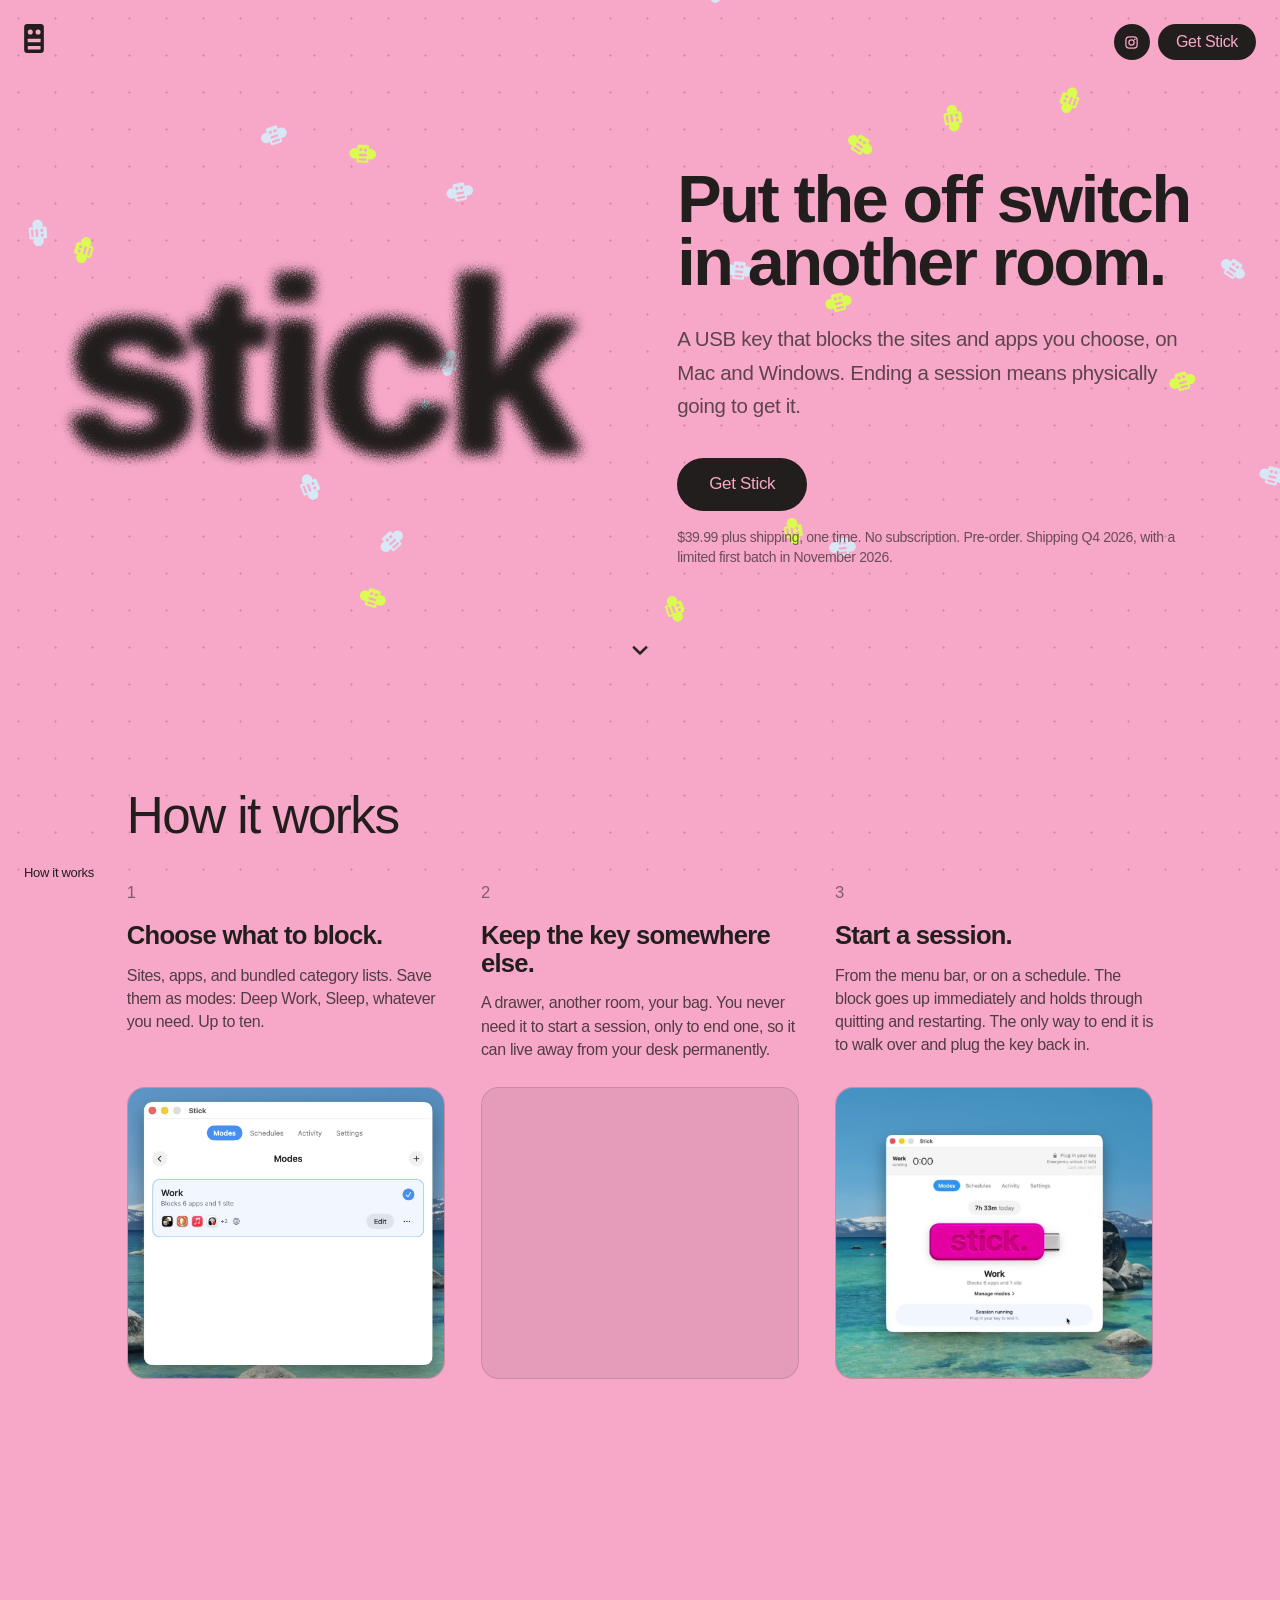
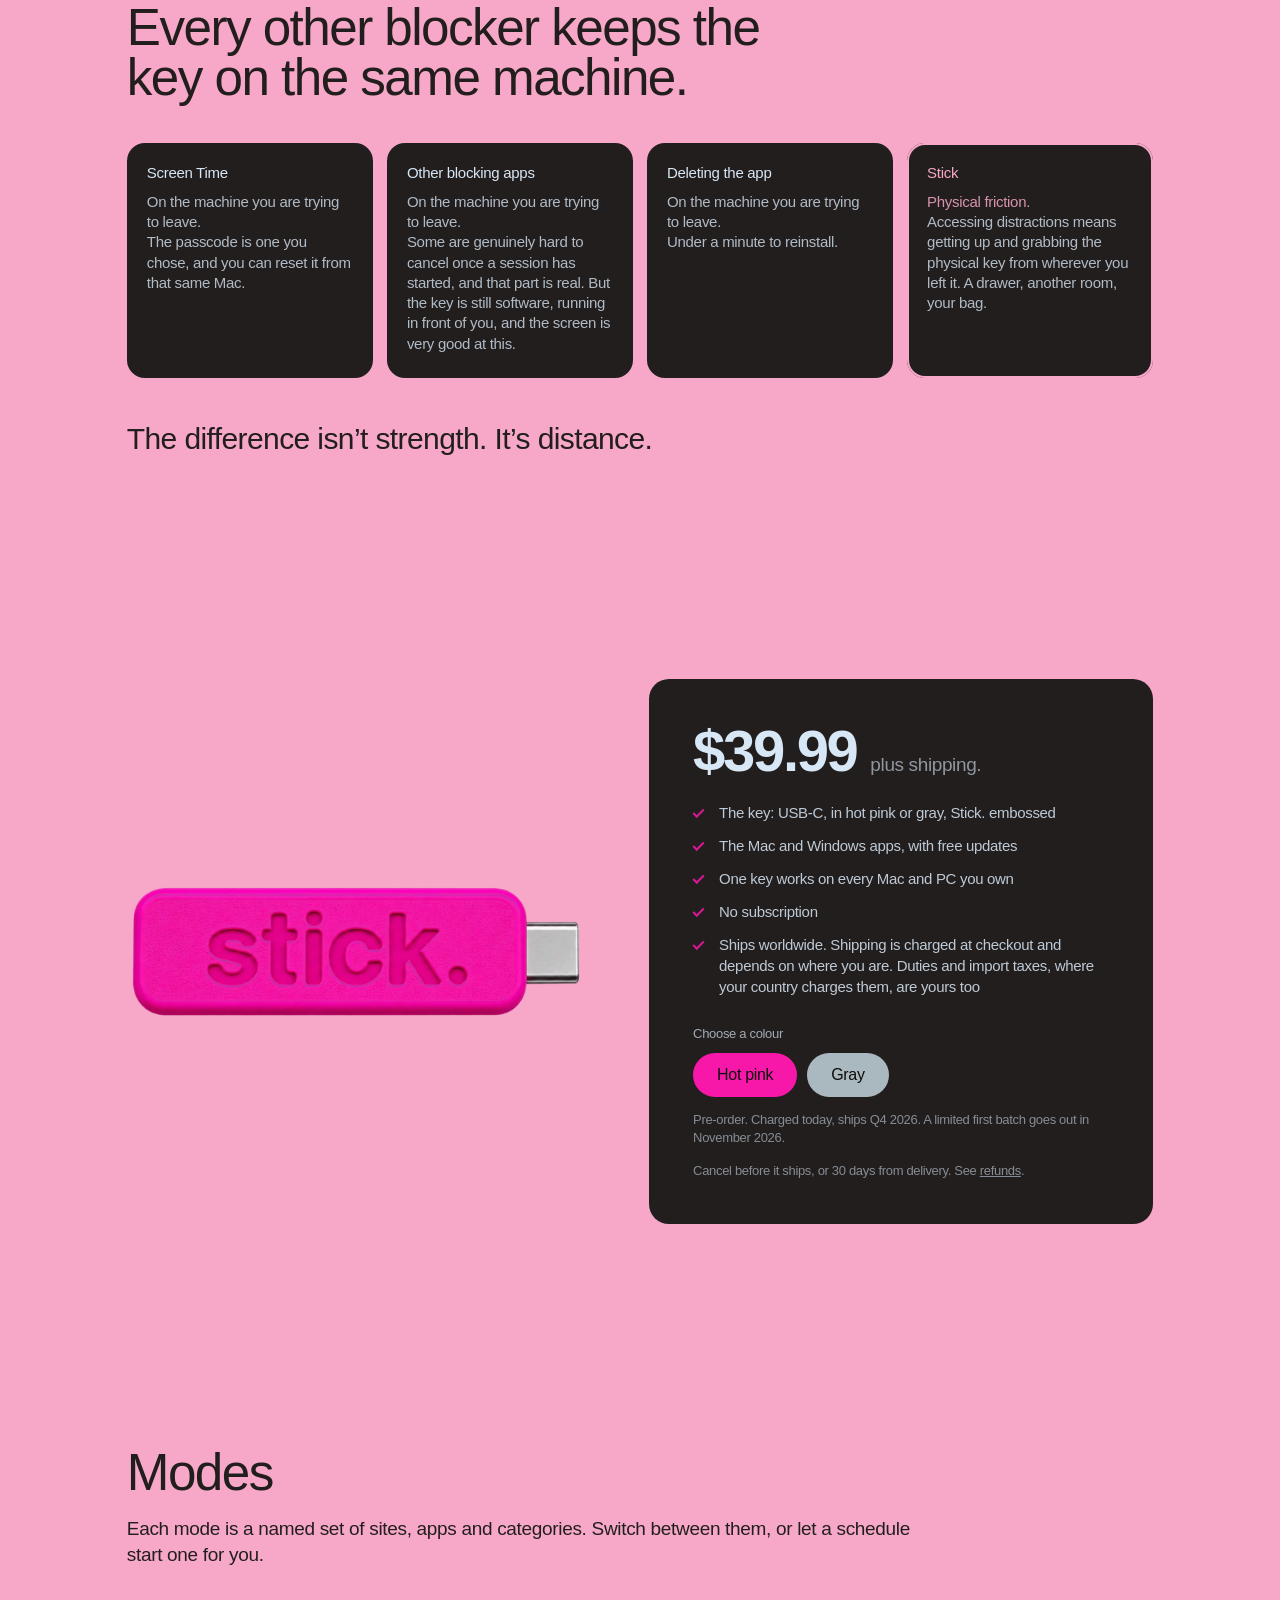
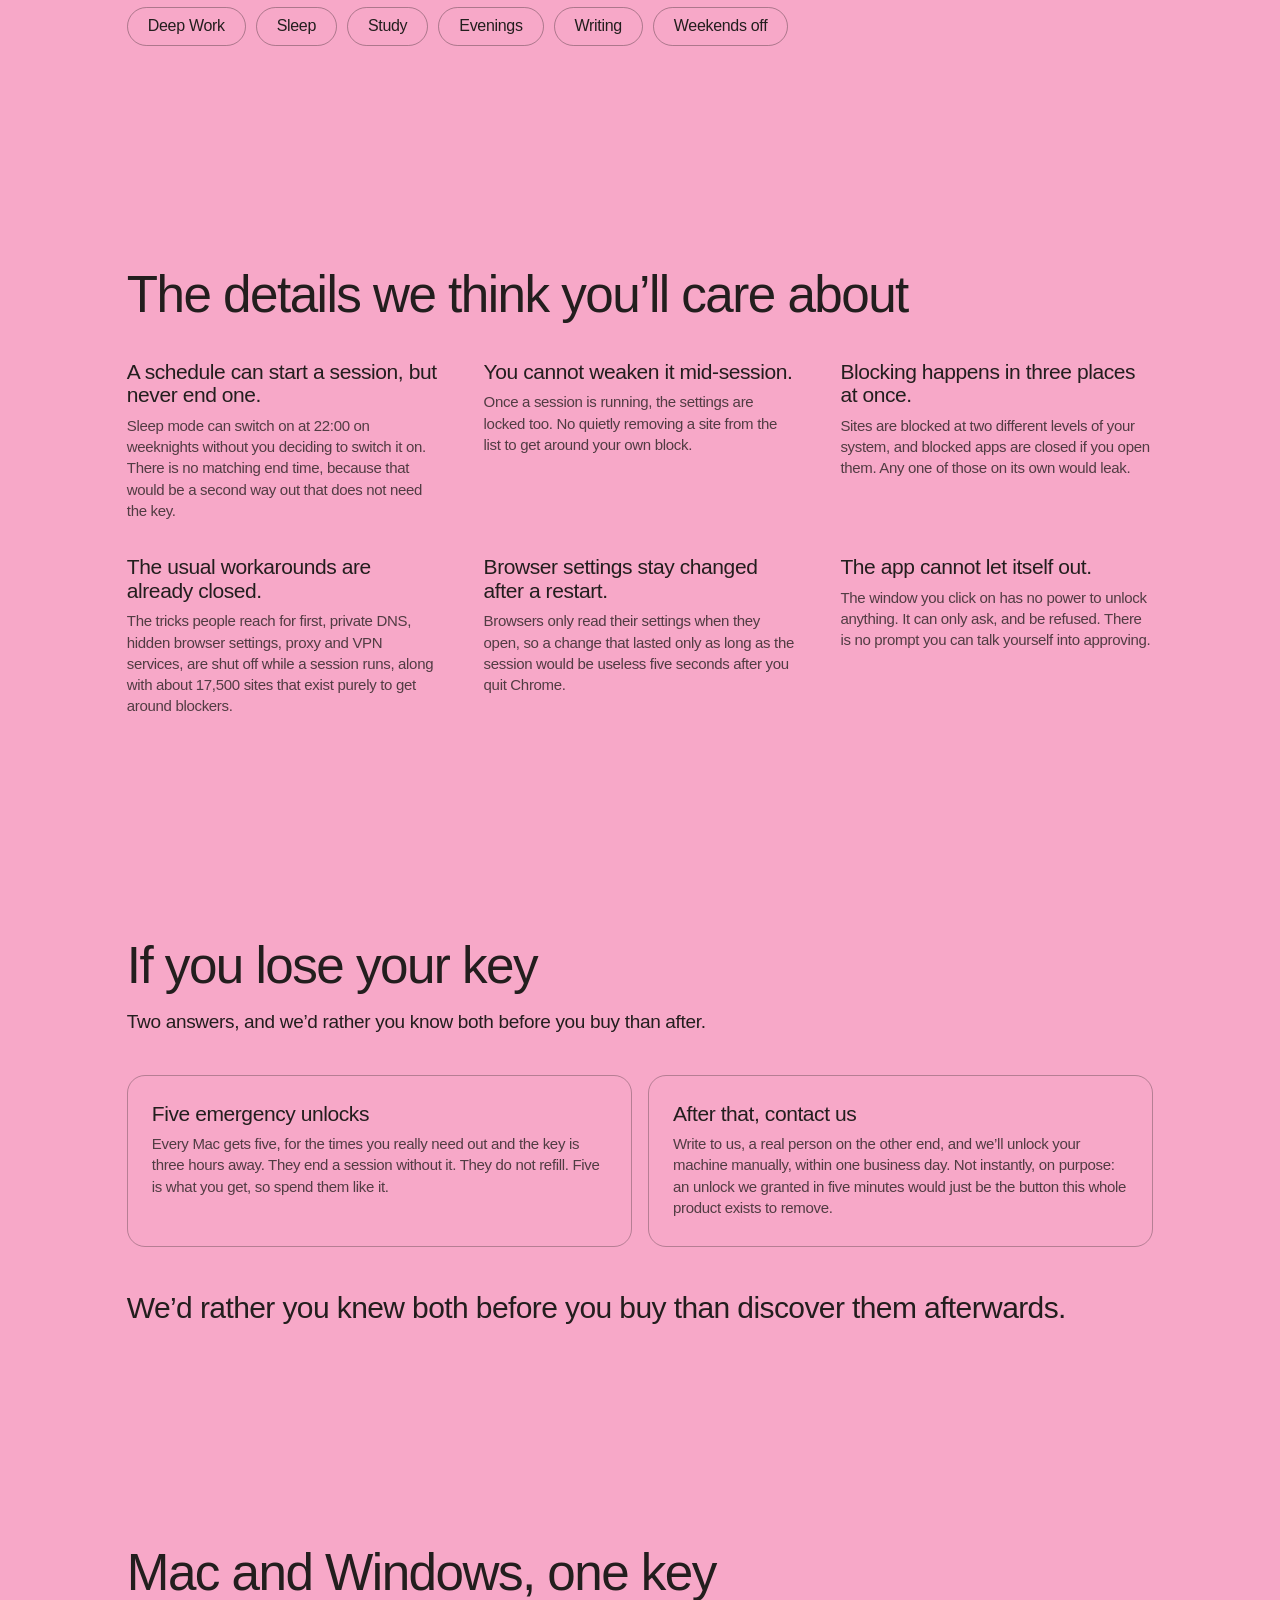
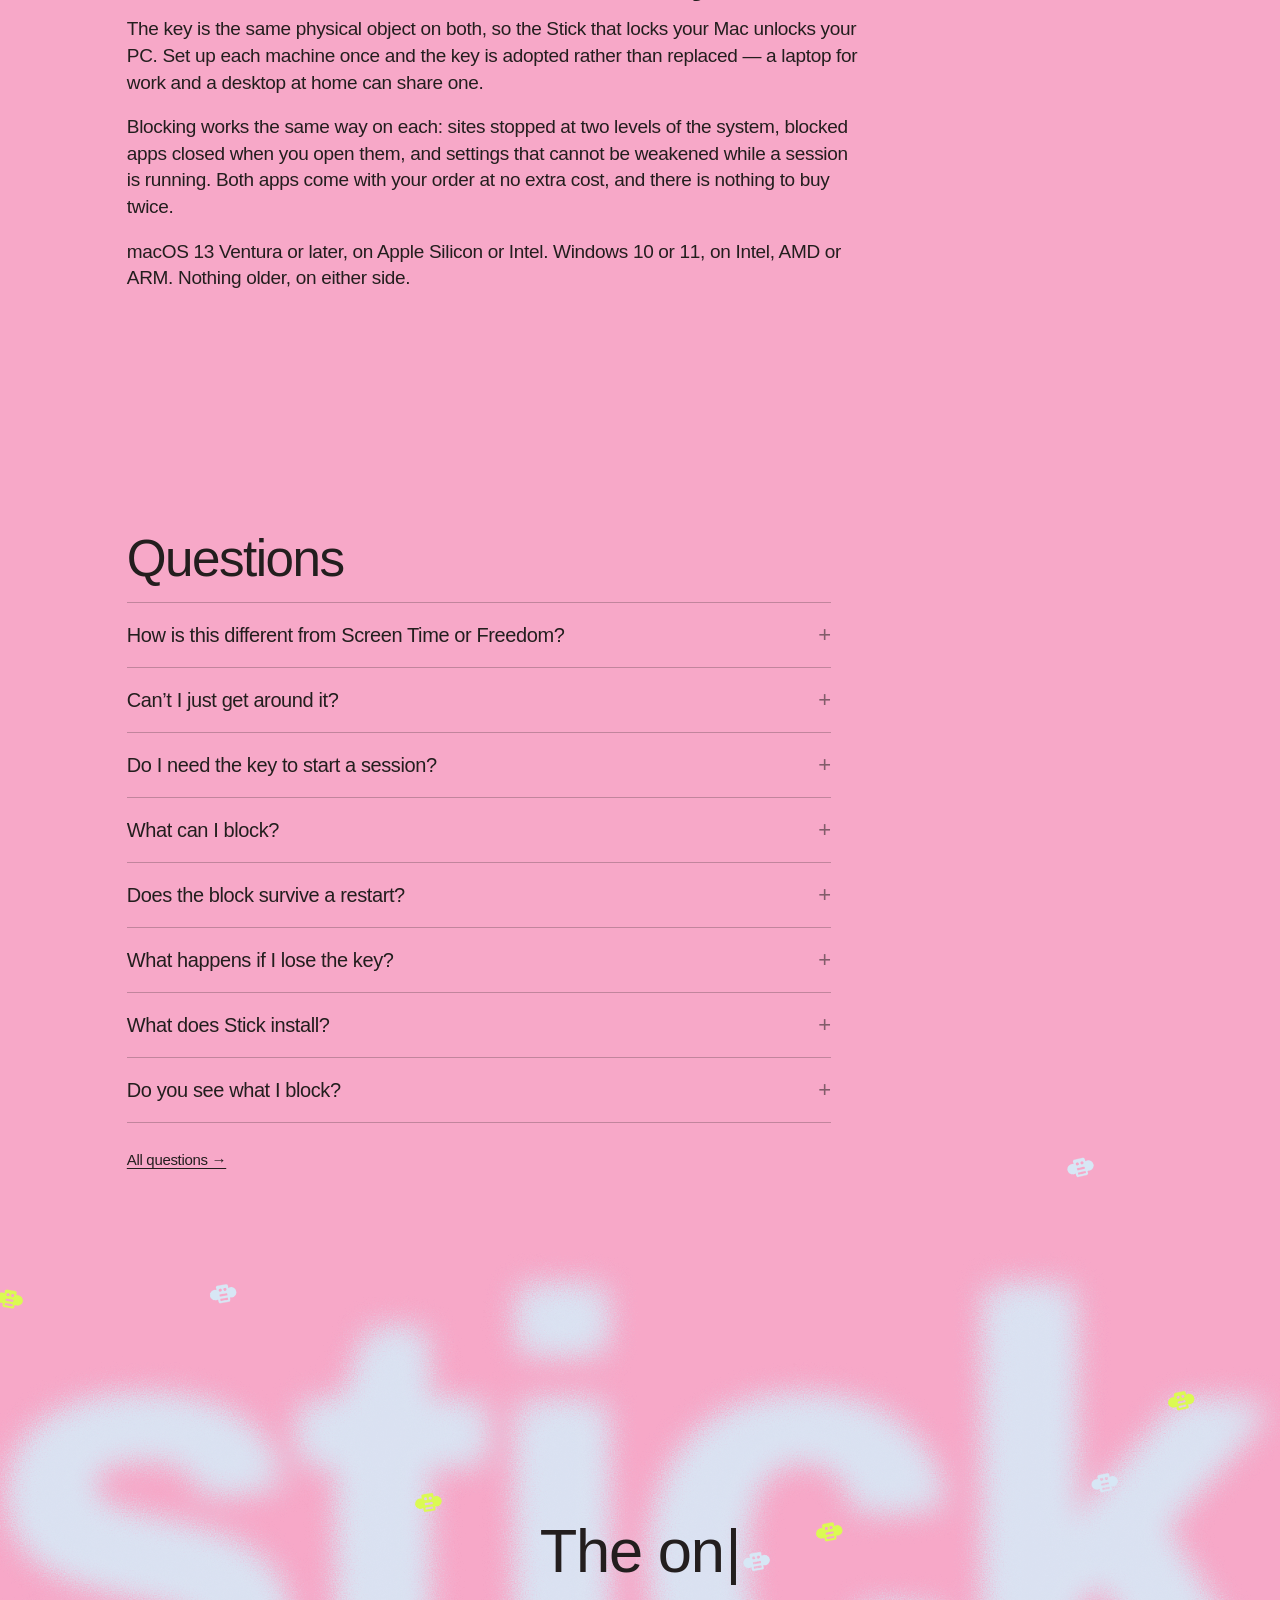
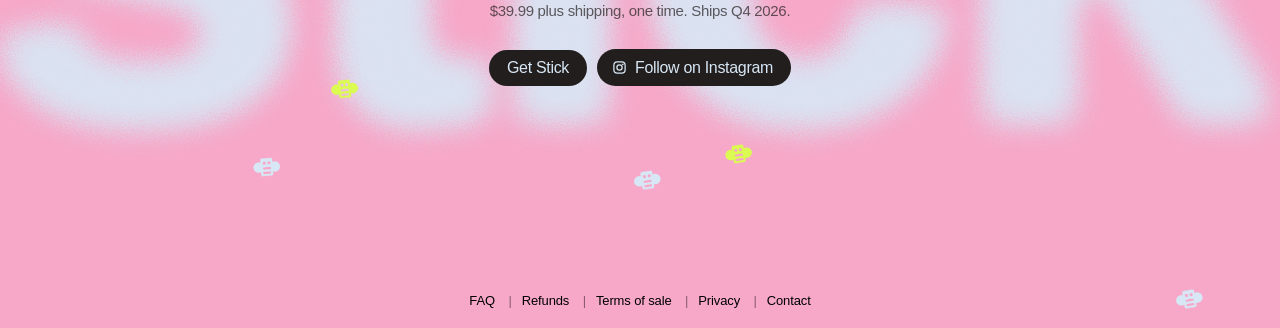
==== public/index.html @ aa079498 "A fifth more room between the hero wordmark and its copy Co-Authored-By: Claude Opus 5.5 <noreply@an" ====
<!DOCTYPE html>
<html lang="en" data-site="stick" style="--bg-top: rgb(247, 168, 200);">
<head>
  <meta charset="UTF-8">
  <meta name="viewport" content="width=device-width, initial-scale=1.0">
  <title>Stick | Put the off switch in another room</title>
  <link rel="icon" href="assets/icon.svg">
  <meta name="description" content="Stick is a USB key that blocks the sites and apps you choose, on Mac and Windows. Ending a session means physically going to get it.">
  <meta name="theme-color" content="#f7a8c8">
  <meta property="og:title" content="Stick | Put the off switch in another room">
  <meta property="og:description" content="Stick is a USB key that blocks the sites and apps you choose, on Mac and Windows. Ending a session means physically going to get it.">
  <meta property="og:type" content="website">
  <meta name="twitter:card" content="summary_large_image">
  <link rel="stylesheet" href="assets/styles.css?v=56119859">
  <script>document.documentElement.classList.add("js")</script>
</head>
<body>
  <div class="bg-wash" aria-hidden="true"></div>
  <div class="bg-dots" aria-hidden="true"></div>

  <button class="chrome-logo hover-fade" type="button" aria-label="Back to top">
    <svg class="chrome-bee-logo" viewBox="128 0 210 309" width="20" height="29" aria-hidden="true" focusable="false">
      <defs>
        <mask id="chrome-bee-mask">
          <rect x="128" y="0" width="210" height="309" rx="34" fill="white"></rect>
          <ellipse class="bee-eye" cx="193.3" cy="84.4" rx="27" ry="27" fill="black">
            <animate attributeName="ry" begin="indefinite" dur="0.72s" values="27;2;27;2;27" keyTimes="0;0.18;0.36;0.54;1" fill="freeze"></animate>
          </ellipse>
          <ellipse class="bee-eye" cx="276" cy="84.4" rx="27" ry="27" fill="black">
            <animate attributeName="ry" begin="indefinite" dur="0.72s" values="27;2;27;2;27" keyTimes="0;0.18;0.36;0.54;1" fill="freeze"></animate>
          </ellipse>
          <rect x="166.3" y="157.2" width="136.9" height="38.3" rx="5" fill="black"></rect>
          <rect x="166.9" y="235.1" width="136.2" height="37.6" rx="5" fill="black"></rect>
        </mask>
      </defs>
      <rect x="0" y="0" width="466" height="309" fill="currentColor" mask="url(#chrome-bee-mask)"></rect>
    </svg>
  </button>

  <div class="chrome-right">
    <a class="buzz-pill chrome-social" href="https://www.instagram.com/stick.ig/" target="_blank" rel="noreferrer" aria-label="Open the stick Instagram profile">
      <svg viewBox="0 0 24 24" width="15" height="15" fill="none" aria-hidden="true" focusable="false">
        <rect x="3" y="3" width="18" height="18" rx="5.4" stroke="currentColor" stroke-width="2"></rect>
        <circle cx="12" cy="12" r="4.2" stroke="currentColor" stroke-width="2"></circle>
        <circle cx="17.3" cy="6.8" r="1.35" fill="currentColor"></circle>
      </svg>
    </a>
    <a class="chrome-download buzz-pill" href="#pricing">Get Stick</a>
  </div>

  <a class="chrome-builtby" href="#how-it-works"><span>How it works</span></a>

  <main class="buzz-site">
    <svg width="0" height="0" aria-hidden="true" focusable="false" class="filter-defs">
      <title>Stick wordmark texture filter</title>
      <defs>
        <filter id="buzz-fuzz-hero" x="-40%" y="-40%" width="180%" height="180%" color-interpolation-filters="sRGB">
          <feGaussianBlur in="SourceGraphic" stdDeviation="9.6" result="softLogo"></feGaussianBlur>
          <feTurbulence type="fractalNoise" baseFrequency="0.68" numOctaves="4" seed="7" result="textureNoise">
            <animate attributeName="seed" dur="0.4s" repeatCount="indefinite" values="7;19;11;25;7"></animate>
          </feTurbulence>
          <feDisplacementMap in="softLogo" in2="textureNoise" scale="14.4" xChannelSelector="R" yChannelSelector="G" result="buzzedLogo"></feDisplacementMap>
          <feColorMatrix in="textureNoise" type="matrix" values="0 0 0 0 0
                       0 0 0 0 0
                       0 0 0 0 0
                       0.66 0.66 0.66 0 0" result="grainMask"></feColorMatrix>
          <feComposite in="buzzedLogo" in2="grainMask" operator="in" result="grainLogo"></feComposite>
          <feMerge>
            <feMergeNode in="buzzedLogo"></feMergeNode>
            <feMergeNode in="grainLogo"></feMergeNode>
          </feMerge>
        </filter>
      </defs>
    </svg>

    <!-- HERO -->
    <section data-bg-section="hero" class="hero">
      <div class="bee-layer bee-layer-back" data-bee-field="hero-back" aria-hidden="true"></div>
      <div class="bee-layer bee-layer-front" data-bee-field="hero-front" aria-hidden="true"></div>

      <div class="hero-inner">
        <div class="hero-wordmark-group">
          <div class="hero-wordmark" data-fuzz>stick</div>
        </div>
        <div class="hero-copy" data-reveal>
          <h1>Put the off switch<br>in another room.</h1>
          <p class="hero-sub">A USB key that blocks the sites and apps you choose, on Mac and Windows. Ending a session means physically going to get it.</p>
          <a class="buzz-pill hero-cta" href="#pricing">Get Stick</a>
          <p class="hero-fine">$39.99 plus shipping, one time. No subscription. Pre-order. Shipping Q4 2026, with a limited first batch in November 2026.</p>
        </div>
      </div>

      <button type="button" class="hero-scroll-cue" aria-label="Scroll to learn more" data-scroll-to="#how-it-works">
        <span>
          <svg viewBox="0 0 21.0389 28.4804" fill="none" aria-hidden="true" focusable="false">
            <title>Scroll down</title>
            <g>
              <path d="M15.2985 13.1819L7.85449 5.73784C7.71567 5.59903 7.55088 5.48892 7.36951 5.41379C7.18814 5.33867 6.99375 5.3 6.79744 5.3C6.40097 5.3 6.02073 5.4575 5.74039 5.73784C5.60157 5.87666 5.49146 6.04145 5.41633 6.22282C5.34121 6.40419 5.30254 6.59858 5.30254 6.7949C5.30254 7.19137 5.46004 7.5716 5.74039 7.85195L12.1422 14.2389L5.74039 20.6259C5.60084 20.7643 5.49008 20.929 5.4145 21.1104C5.33892 21.2918 5.3 21.4864 5.3 21.6829C5.3 21.8795 5.33892 22.0741 5.4145 22.2555C5.49008 22.4369 5.60084 22.6016 5.74039 22.74C5.87879 22.8795 6.04345 22.9903 6.22488 23.0659C6.4063 23.1415 6.6009 23.1804 6.79744 23.1804C6.99398 23.1804 7.18857 23.1415 7.37 23.0659C7.55142 22.9903 7.71608 22.8795 7.85449 22.74L15.2985 15.296C15.438 15.1576 15.5488 14.9929 15.6244 14.8115C15.7 14.63 15.7389 14.4355 15.7389 14.2389C15.7389 14.0424 15.7 13.8478 15.6244 13.6664C15.5488 13.4849 15.438 13.3203 15.2985 13.1819Z" fill="currentColor"></path>
              <path d="M6.79707 5.14961C7.01308 5.14961 7.22739 5.19292 7.42695 5.27559C7.62642 5.35823 7.80747 5.47937 7.96016 5.63203L15.4045 13.0754L15.5129 13.1945C15.616 13.3192 15.7004 13.4587 15.7629 13.6086C15.846 13.8082 15.8888 14.0223 15.8889 14.2385C15.8889 14.4548 15.8461 14.6696 15.7629 14.8693C15.6797 15.0689 15.558 15.2503 15.4045 15.4025L15.4035 15.4016L7.96016 22.8449C7.80788 22.9984 7.62752 23.1211 7.42793 23.2043C7.22823 23.2875 7.01341 23.3303 6.79707 23.3303C6.58085 23.3302 6.36678 23.2874 6.16719 23.2043C5.96757 23.1211 5.78629 22.9994 5.63398 22.8459V22.8449C5.48093 22.6928 5.35857 22.5119 5.27559 22.3127C5.19254 22.1132 5.14961 21.8989 5.14961 21.6828C5.14963 21.4666 5.1925 21.2525 5.27559 21.0529C5.35868 20.8535 5.48065 20.672 5.63398 20.5197L11.9299 14.2385L5.63398 7.9582C5.3256 7.64978 5.1526 7.23126 5.15254 6.79512C5.15254 6.57911 5.19488 6.3648 5.27754 6.16523C5.36015 5.96583 5.4814 5.78469 5.63398 5.63203C5.94238 5.32364 6.36095 5.14971 6.79707 5.14961Z" stroke="currentColor" stroke-width="0.3"></path>
            </g>
          </svg>
        </span>
      </button>
    </section>


    <!-- HOW IT WORKS -->
    <section id="how-it-works" data-bg-section="how" class="band how-section">
      <h2 class="band-heading" data-reveal>How it works</h2>

      <ol class="steps">
        <li class="step" data-reveal>
          <span class="step-num">1</span>
          <h3>Choose what to block.</h3>
          <p>Sites, apps, and bundled category lists. Save them as modes: Deep Work, Sleep, whatever you need. Up to ten.</p>
          <img class="step-media" src="assets/how/step1-choose.webp" width="1100" height="987" loading="lazy" decoding="async"
               alt="The Modes tab in the Stick app, showing a Work mode that blocks 6 apps and 1 site, with its app icons listed and Edit and add buttons.">
        </li>
        <li class="step" data-reveal>
          <span class="step-num">2</span>
          <h3>Keep the key somewhere else.</h3>
          <p>A drawer, another room, your bag. You never need it to start a session, only to end one, so it can live away from your desk permanently.</p>
          <img class="step-media" src="assets/how/step2-key.webp" width="1100" height="1007" loading="lazy" decoding="async"
               alt="A hand holding the pink Stick key on a lawn, with a brick building out of focus behind it.">
        </li>
        <li class="step" data-reveal>
          <span class="step-num">3</span>
          <h3>Start a session.</h3>
          <p>From the menu bar, or on a schedule. The block goes up immediately and holds through quitting and restarting. The only way to end it is to walk over and plug the key back in.</p>
          <video class="step-media" data-autoplay src="assets/how/step3-session.mp4" poster="assets/how/step3-poster.jpg"
                 width="1000" height="918" loop muted playsinline preload="auto"
                 aria-label="A screen recording: the Stick app showing a Work mode and a Lock button, then Chrome failing to load instagram.com with ERR_CONNECTION_REFUSED."></video>
        </li>
      </ol>
    </section>


    <!-- COMPARISON -->
    <section id="comparison" data-bg-section="compare" class="band compare-section">
      <h2 class="band-heading" data-reveal>Every other blocker keeps the key on the same machine.</h2>

      <div class="features-track compare-track">
        <article class="feature-card compare-card" data-reveal>
          <div class="feature-card-text">
            <h3>Screen Time</h3>
            <p class="compare-where">On the machine you are trying to leave.</p>
            <p>The passcode is one you chose, and you can reset it from that same Mac.</p>
          </div>
        </article>
        <article class="feature-card compare-card" data-reveal>
          <div class="feature-card-text">
            <h3>Other blocking apps</h3>
            <p class="compare-where">On the machine you are trying to leave.</p>
            <p>Some are genuinely hard to cancel once a session has started, and that part is real. But the key is still software, running in front of you, and the screen is very good at this.</p>
          </div>
        </article>
        <article class="feature-card compare-card" data-reveal>
          <div class="feature-card-text">
            <h3>Deleting the app</h3>
            <p class="compare-where">On the machine you are trying to leave.</p>
            <p>Under a minute to reinstall.</p>
          </div>
        </article>
        <article class="feature-card compare-card is-stick" data-reveal>
          <div class="feature-card-text">
            <h3>Stick</h3>
            <p class="compare-where">Physical friction.</p>
            <p>Accessing distractions means getting up and grabbing the physical key from wherever you left it. A drawer, another room, your bag.</p>
          </div>
        </article>
      </div>

      <p class="band-kicker" data-reveal>The difference isn’t strength. It’s distance.</p>
    </section>


    <!-- PRICING -->
    <section id="pricing" data-bg-section="pricing" class="band pricing-section">
      <div class="pricing-layout">
        <img class="pricing-key" src="assets/stick-key.webp?v=b2602285" width="1200" height="365" loading="lazy" decoding="async" data-reveal
             alt="The Stick key: a hot pink USB-C key with stick. embossed on it">
        <div class="pricing-card" data-reveal>
          <p class="pricing-price">$39.99 <span>plus shipping.</span></p>
          <ul class="pricing-list">
            <li>The key: USB-C, in hot pink or gray, Stick. embossed</li>
            <li>The Mac and Windows apps, with free updates</li>
            <li>One key works on every Mac and PC you own</li>
            <li>No subscription</li>
            <li>Ships worldwide. Shipping is charged at checkout and depends on where you are. Duties and import taxes, where your country charges them, are yours too</li>
          </ul>
          <!-- The checkout. Two buttons rather than one, because each Shopify cart
               permalink names a single variant: one "Get Stick" would choose a
               colour on the buyer's behalf and never show them the other. Each
               button is the colour of the key it buys.

               Same tab, as the previous site did. The variant ids are Shopify's
               and are stable unless the product's options are restructured —
               renaming Black to Gray once retired the old id and the button went
               on linking to a cart that answered 410. Re-read them from
               shop.getstick.website/products.json if the product changes. -->
          <p class="pricing-choose">Choose a colour</p>
          <div class="pricing-colours">
            <a class="buzz-pill pricing-cta pricing-colour" data-colour="pink"
               href="https://shop.getstick.website/cart/52143838298252:1">Hot pink</a>
            <a class="buzz-pill pricing-cta pricing-colour" data-colour="gray"
               href="https://shop.getstick.website/cart/53670640615564:1">Gray</a>
          </div>
          <p class="pricing-note">Pre-order. Charged today, ships Q4 2026. A limited first batch goes out in November 2026.</p>
          <p class="pricing-note">Cancel before it ships, or 30 days from delivery. See <a href="pages/refunds.html">refunds</a>.</p>
        </div>
      </div>
    </section>


    <!-- MODES -->
    <section id="modes" data-bg-section="modes" class="band modes-section">
      <h2 class="band-heading" data-reveal>Modes</h2>
      <p class="band-sub" data-reveal>Each mode is a named set of sites, apps and categories. Switch between them, or let a schedule start one for you.</p>
      <ul class="mode-chips" data-reveal>
        <li>Deep Work</li>
        <li>Sleep</li>
        <li>Study</li>
        <li>Evenings</li>
        <li>Writing</li>
        <li>Weekends off</li>
      </ul>
    </section>


    <!-- DETAILS -->
    <section id="details" data-bg-section="details" class="band details-section">
      <h2 class="band-heading" data-reveal>The details we think you’ll care about</h2>
      <div class="details-grid">
        <div class="detail" data-reveal>
          <h3>A schedule can start a session, but never end one.</h3>
          <p>Sleep mode can switch on at 22:00 on weeknights without you deciding to switch it on. There is no matching end time, because that would be a second way out that does not need the key.</p>
        </div>
        <div class="detail" data-reveal>
          <h3>You cannot weaken it mid-session.</h3>
          <p>Once a session is running, the settings are locked too. No quietly removing a site from the list to get around your own block.</p>
        </div>
        <div class="detail" data-reveal>
          <h3>Blocking happens in three places at once.</h3>
          <p>Sites are blocked at two different levels of your system, and blocked apps are closed if you open them. Any one of those on its own would leak.</p>
        </div>
        <div class="detail" data-reveal>
          <h3>The usual workarounds are already closed.</h3>
          <p>The tricks people reach for first, private DNS, hidden browser settings, proxy and VPN services, are shut off while a session runs, along with about 17,500 sites that exist purely to get around blockers.</p>
        </div>
        <div class="detail" data-reveal>
          <h3>Browser settings stay changed after a restart.</h3>
          <p>Browsers only read their settings when they open, so a change that lasted only as long as the session would be useless five seconds after you quit Chrome.</p>
        </div>
        <div class="detail" data-reveal>
          <h3>The app cannot let itself out.</h3>
          <p>The window you click on has no power to unlock anything. It can only ask, and be refused. There is no prompt you can talk yourself into approving.</p>
        </div>
      </div>
    </section>


    <!-- LOST KEY -->
    <section id="lost-key" data-bg-section="key" class="band key-section">
      <h2 class="band-heading" data-reveal>If you lose your key</h2>
      <p class="band-sub" data-reveal>Two answers, and we’d rather you know both before you buy than after.</p>
      <div class="key-grid">
        <div class="key-card" data-reveal>
          <h3>Five emergency unlocks</h3>
          <p>Every Mac gets five, for the times you really need out and the key is three hours away. They end a session without it. They do not refill. Five is what you get, so spend them like it.</p>
        </div>
        <div class="key-card" data-reveal>
          <h3>After that, contact us</h3>
          <p>Write to us, a real person on the other end, and we’ll unlock your machine manually, within one business day. Not instantly, on purpose: an unlock we granted in five minutes would just be the button this whole product exists to remove.</p>
        </div>
      </div>
      <p class="band-kicker" data-reveal>We’d rather you knew both before you buy than discover them afterwards.</p>
    </section>


    <!-- PLATFORMS -->
    <section id="platforms" data-bg-section="platforms" class="band platforms-section">
      <h2 class="band-heading" data-reveal>Mac and Windows, one key</h2>
      <div class="platforms-copy">
        <p data-reveal>The key is the same physical object on both, so the Stick that locks your Mac unlocks your PC. Set up each machine once and the key is adopted rather than replaced — a laptop for work and a desktop at home can share one.</p>
        <p data-reveal>Blocking works the same way on each: sites stopped at two levels of the system, blocked apps closed when you open them, and settings that cannot be weakened while a session is running. Both apps come with your order at no extra cost, and there is nothing to buy twice.</p>
        <p class="platforms-req" data-reveal>macOS 13 Ventura or later, on Apple Silicon or Intel. Windows 10 or 11, on Intel, AMD or ARM. Nothing older, on either side.</p>
      </div>
    </section>


    <!-- QUESTIONS -->
    <section id="questions" data-bg-section="questions" class="band questions-section">
      <h2 class="band-heading" data-reveal>Questions</h2>
      <div class="faq" data-reveal>
        <details>
          <summary>How is this different from Screen Time or Freedom?</summary>
          <p>Their key lives on the machine you’re trying to get away from. Ours is an object you can put in another room. Some of those apps are legitimately hard to cancel mid-session, and we’re not claiming otherwise. We’re claiming distance beats difficulty.</p>
        </details>
        <details>
          <summary>Can’t I just get around it?</summary>
          <p>Yes, if you’re determined and technical. It’s your computer and you have administrator rights on it. Stick is built to beat the impulse, not you with a terminal open and an afternoon free. What it removes is the easy exit: no timer to wait out, no button that ends a session early, and no password you can talk yourself into typing. The way back in is a walk to wherever you left the key.</p>
        </details>
        <details>
          <summary>Do I need the key to start a session?</summary>
          <p>No. Start one from the menu bar, or let a schedule do it. The key is only how you get out.</p>
        </details>
        <details>
          <summary>What can I block?</summary>
          <p>Any website and any app, individually. Plus two bundled category lists, Explicit content and Gambling, which are tens of thousands of domains each. There deliberately isn’t a “social media” category: the site picker lets you choose the individual sites, which is finer-grained and more honest than one switch over a list you can’t inspect.</p>
        </details>
        <details>
          <summary>Does the block survive a restart?</summary>
          <p>Yes. The blocking service runs at boot and is set to restart if it stops, the blocked-hosts region is restored within two seconds of any hand edit, and browser policy is written persistently rather than per-session. Restarting, logging out, quitting the app or killing the process all leave the block in place. What ends it is the key, or one of the five emergency unlocks.</p>
        </details>
        <details>
          <summary>What happens if I lose the key?</summary>
          <p>Five emergency unlocks per machine. It’s a lifetime allowance and they don’t refill. After that, write to us and we’ll unlock it manually.</p>
        </details>
        <details>
          <summary>What does Stick install?</summary>
          <p>A small program that runs in the background, plus the app window you use. The background program needs the highest level of access on your machine, because that is what keeps a block in place after a restart instead of letting it disappear the moment you quit the app. It is signed either way — checked by Apple on a Mac, and code-signed on Windows — so your computer can confirm it came from us and has not been tampered with, and the installer comes on the key itself. The window you click on has no power to unlock anything by itself: it can only ask the background program, and be refused.</p>
        </details>
        <details>
          <summary>Do you see what I block?</summary>
          <p>No. Nothing in Stick sends anything to us: no account, no check to see whether you paid, no record of how you use it. Your modes, your blocked lists and your session history stay on your machine. It does download two lists from GitHub, and neither carries anything about you: the sites for a category when you switch one on, and a weekly refresh of the list of sites people use to get around blockers. If you would rather check than take our word for it, any network monitor will show you exactly that.</p>
        </details>
      </div>
      <p class="faq-all" data-reveal><a href="pages/faq.html">All questions →</a></p>
    </section>


    <!-- FOOTER -->
    <div class="footer-wrap">
      <footer id="get" data-bg-section="footer" class="site-footer">
        <svg width="0" height="0" aria-hidden="true" focusable="false" class="filter-defs">
          <defs>
            <filter id="buzz-fuzz-footer" x="-40%" y="-40%" width="180%" height="180%" color-interpolation-filters="sRGB">
              <feGaussianBlur in="SourceGraphic" stdDeviation="16" result="softLogo"></feGaussianBlur>
              <feTurbulence type="fractalNoise" baseFrequency="0.68" numOctaves="4" seed="7" result="textureNoise">
                <animate attributeName="baseFrequency" dur="0.4s" repeatCount="indefinite" values="0.68;0.8;0.6;0.86;0.68"></animate>
                <animate attributeName="seed" dur="0.4s" repeatCount="indefinite" values="7;19;11;25;7"></animate>
              </feTurbulence>
              <feDisplacementMap in="softLogo" in2="textureNoise" scale="24" xChannelSelector="R" yChannelSelector="G" result="buzzedLogo"></feDisplacementMap>
              <feColorMatrix in="textureNoise" type="matrix" values="0 0 0 0 0
                       0 0 0 0 0
                       0 0 0 0 0
                       0.66 0.66 0.66 0 0" result="grainMask"></feColorMatrix>
              <feComposite in="buzzedLogo" in2="grainMask" operator="in" result="grainLogo"></feComposite>
              <feMerge>
                <feMergeNode in="buzzedLogo"></feMergeNode>
                <feMergeNode in="grainLogo"></feMergeNode>
              </feMerge>
            </filter>
            <filter id="buzz-fuzz-footer-mobile" x="-40%" y="-40%" width="180%" height="180%" color-interpolation-filters="sRGB">
              <feGaussianBlur in="SourceGraphic" stdDeviation="7" result="softLogo"></feGaussianBlur>
              <feTurbulence type="fractalNoise" baseFrequency="0.9" numOctaves="5" seed="7" result="textureNoise"></feTurbulence>
              <feDisplacementMap in="softLogo" in2="textureNoise" scale="11" xChannelSelector="R" yChannelSelector="G" result="buzzedLogo"></feDisplacementMap>
              <feColorMatrix in="textureNoise" type="matrix" values="0 0 0 0 0
                       0 0 0 0 0
                       0 0 0 0 0
                       0.5 0.5 0.5 0 0" result="grainMask"></feColorMatrix>
              <feComposite in="buzzedLogo" in2="grainMask" operator="in" result="grainLogo"></feComposite>
              <feMerge>
                <feMergeNode in="buzzedLogo"></feMergeNode>
                <feMergeNode in="grainLogo"></feMergeNode>
              </feMerge>
            </filter>
          </defs>
        </svg>

        <div class="footer-bees" data-bee-field="footer" aria-hidden="true"></div>
        <div class="footer-wordmark-static" aria-hidden="true">stick</div>
        <div class="footer-wordmark-marquee" aria-hidden="true">
          <div class="buzz-marquee-track">
            <div class="buzz-marquee-group"><span>stick</span><span>stick</span></div>
            <div class="buzz-marquee-group"><span>stick</span><span>stick</span></div>
          </div>
        </div>

        <div class="footer-content" data-reveal>
          <p class="footer-type" aria-live="off"><span data-typewriter></span><span class="type-caret" aria-hidden="true">|</span></p>
          <p class="footer-fine">$39.99 plus shipping, one time. Ships Q4 2026.</p>
          <div class="footer-actions">
            <a class="buzz-pill footer-pill" href="#pricing">Get Stick</a>
            <a class="buzz-pill footer-pill footer-pill-social" href="https://www.instagram.com/stick.ig/" target="_blank" rel="noreferrer">
              <svg viewBox="0 0 24 24" width="15" height="15" fill="none" aria-hidden="true" focusable="false">
                <rect x="3" y="3" width="18" height="18" rx="5.4" stroke="currentColor" stroke-width="2"></rect>
                <circle cx="12" cy="12" r="4.2" stroke="currentColor" stroke-width="2"></circle>
                <circle cx="17.3" cy="6.8" r="1.35" fill="currentColor"></circle>
              </svg>
              Follow on Instagram
            </a>
          </div>
        </div>
      </footer>

      <div class="legal-footer-wrap">
        <footer class="legal-footer">
          <div class="legal-links-row">
            <span class="legal-links-item"><a href="pages/faq.html" class="legal-link">FAQ</a></span>
            <span class="legal-links-item"><span aria-hidden="true" class="legal-link-sep">|</span><a href="pages/refunds.html" class="legal-link">Refunds</a></span>
            <span class="legal-links-item"><span aria-hidden="true" class="legal-link-sep">|</span><a href="pages/terms.html" class="legal-link">Terms of sale</a></span>
            <span class="legal-links-item"><span aria-hidden="true" class="legal-link-sep">|</span><a href="pages/privacy.html" class="legal-link">Privacy</a></span>
            <span class="legal-links-item"><span aria-hidden="true" class="legal-link-sep">|</span><a href="pages/contact.html" class="legal-link">Contact</a></span>
          </div>
        </footer>
      </div>
    </div>
  </main>

  <script src="assets/app.js?v=756ccf51"></script>
</body>
</html>
---- public/assets/styles.css ----
/* ==========================================================================
   Buzz — landing site styles
   ========================================================================== */

:root {
  --buzz-ink: #231e1e;
  --buzz-yellow: #d7d72e;
  --buzz-pink: #f7a8c8;
  --stick-key: #f718a9; /* sampled from the lit face of the key photo */
  --stick-shell: #aab9bf; /* the gray key, from the Shopify product image */
  /* Standard cursor shapes in solid deep blue. The keyword after each is
     the system fallback. */
  --cursor-arrow: url("data:image/svg+xml,%3Csvg xmlns='http://www.w3.org/2000/svg' width='24' height='24' viewBox='0 0 24 24'%3E%3Cpath d='M4 2.5v17.2l4.6-4.4 3 6.8 3-1.3-3-6.7h6.4z' fill='%231b3fd6' stroke='%231b3fd6' stroke-width='1.5' stroke-linejoin='round'/%3E%3C/svg%3E") 4 3, auto;
  --cursor-hand: url("data:image/svg+xml,%3Csvg xmlns='http://www.w3.org/2000/svg' width='24' height='24' viewBox='0 0 24 24'%3E%3Cpath d='M9 3.5a1.5 1.5 0 0 1 3 0V10h.5V8.5a1.5 1.5 0 0 1 3 0V10h.5V9.5a1.5 1.5 0 0 1 3 0v5.5c0 3.3-2.2 6-5.5 6h-1.2c-2 0-3.4-.9-4.5-2.4l-3.1-4.2a1.5 1.5 0 0 1 2.3-1.9L9 14z' fill='%231b3fd6' stroke='%231b3fd6' stroke-width='1.4' stroke-linejoin='round'/%3E%3C/svg%3E") 10 2, pointer;
  --cursor-text: url("data:image/svg+xml,%3Csvg xmlns='http://www.w3.org/2000/svg' width='24' height='24' viewBox='0 0 24 24'%3E%3Cpath d='M9 3h6M9 21h6M12 3v18' fill='none' stroke='%231b3fd6' stroke-width='2.5' stroke-linecap='round'/%3E%3C/svg%3E") 12 12, text;
  --buzz-lime: #dbfa52;
  --buzz-blue: #d7e7f5;
  --buzz-dot: rgba(35, 30, 30, 0.16);
  --bg-top: var(--buzz-pink);
  --font-sans: "Cash Sans", -apple-system, BlinkMacSystemFont, "Segoe UI",
    Inter, Helvetica, Arial, sans-serif;
}

*,
*::before,
*::after { box-sizing: border-box; }

html {
  background: var(--buzz-pink);
  color: var(--buzz-ink);
  -webkit-font-smoothing: antialiased;
  -moz-osx-font-smoothing: grayscale;
  scroll-behavior: smooth;
}

body {
  margin: 0;
  font-family: var(--font-sans);
  font-size: 16px;
  letter-spacing: -0.02em;
  overflow-x: hidden;
}

img { max-width: 100%; }

html { cursor: var(--cursor-arrow); }
p, h1, h2, h3, h4, li, blockquote { cursor: var(--cursor-text); }
a, button, summary, label, [role="button"] { cursor: var(--cursor-hand); }
img, video { cursor: var(--cursor-arrow); }
[hidden] { display: none !important; }

@media (prefers-reduced-motion: reduce) {
  html { scroll-behavior: auto; }
  *,
  *::before,
  *::after {
    animation-duration: 0.001ms !important;
    animation-iteration-count: 1 !important;
    transition-duration: 0.001ms !important;
  }
}

/* --------------------------------------------------------------------------
   Background layers
   -------------------------------------------------------------------------- */

.bg-wash {
  position: fixed;
  inset: 0;
  z-index: 0;
  pointer-events: none;
  background: linear-gradient(var(--bg-top), var(--bg-top));
}

.bg-dots {
  position: fixed;
  inset: 0;
  z-index: 1;
  pointer-events: none;
  background-color: transparent;
  background-image: radial-gradient(circle, var(--buzz-dot) 1.2px, transparent 1.3px);
  background-size: 37px 37px;
}

/* --------------------------------------------------------------------------
   Shared pieces
   -------------------------------------------------------------------------- */

.buzz-pill {
  transition: transform 0.28s cubic-bezier(0.2, 0.8, 0.2, 1), opacity 0.2s ease;
}
.buzz-pill:hover { transform: translateY(-1px) scale(1.03); }
.buzz-pill:active { transform: translateY(0) scale(0.98); }

.hover-fade { transition: opacity 0.25s ease, transform 0.35s ease; }
.hover-fade:hover { opacity: 0.72; }

.nowrap { white-space: nowrap; }
.filter-defs { position: absolute; pointer-events: none; }


.buzz-site {
  position: relative;
  z-index: 2;
}

[data-reveal] {
  opacity: 0;
  transform: translateY(32px);
  transition: opacity 0.9s cubic-bezier(0.2, 0.8, 0.2, 1),
    transform 0.9s cubic-bezier(0.2, 0.8, 0.2, 1);
}
[data-reveal].is-in {
  opacity: 1;
  transform: none;
}

@keyframes caret-blink { 0%, 100% { opacity: 1; } 50% { opacity: 0; } }
@keyframes msg-in {
  from { opacity: 0; transform: translateY(8px); }
  to { opacity: 1; transform: none; }
}

/* --------------------------------------------------------------------------
   Chrome
   -------------------------------------------------------------------------- */

.chrome-logo {
  position: fixed;
  top: 24px;
  left: 24px;
  z-index: 50;
  background: none;
  border: 0;
  cursor: var(--cursor-hand);
  color: var(--buzz-ink);
  padding: 0;
  line-height: 0;
}
.chrome-bee-logo { display: block; }

.chrome-right {
  position: fixed;
  top: 24px;
  right: 24px;
  z-index: 50;
  display: flex;
  align-items: center;
  gap: 8px;
}

.chrome-social {
  display: inline-flex;
  align-items: center;
  justify-content: center;
  width: 36px;
  height: 36px;
  border-radius: 50%;
  background: var(--buzz-ink);
  color: var(--bg-top);
  text-decoration: none;
}

.chrome-download {
  display: inline-flex;
  align-items: center;
  gap: 7px;
  border: 0;
  cursor: var(--cursor-hand);
  font: inherit;
  font-size: 16px;
  line-height: 0.9;
  padding: 11px 18px;
  border-radius: 20px;
  background: var(--buzz-ink);
  color: var(--bg-top);
  text-decoration: none;
  letter-spacing: -0.02em;
}

.chrome-builtby {
  position: fixed;
  bottom: 21px;
  left: 24px;
  z-index: 50;
  display: flex;
  align-items: center;
  gap: 4px;
  font-size: 13px;
  color: var(--buzz-ink);
  line-height: 1;
  text-decoration: none;
  transition: opacity 0.25s ease;
}
.chrome-builtby:hover { opacity: 0.66; }
.block-mark {
  display: inline-block;
  width: 10px;
  height: 10px;
  background-color: var(--buzz-ink);
  -webkit-mask-image: url("block-logo.svg");
  mask-image: url("block-logo.svg");
  -webkit-mask-repeat: no-repeat;
  mask-repeat: no-repeat;
  -webkit-mask-size: contain;
  mask-size: contain;
  -webkit-mask-position: center;
  mask-position: center;
}

/* --------------------------------------------------------------------------
   Bees
   -------------------------------------------------------------------------- */

.bee-layer,
.cta-bees,
.footer-bees {
  position: absolute;
  inset: 0;
  pointer-events: none;
  overflow: visible;
}
.bee-layer-back { z-index: 0; }
.bee-layer-front { z-index: 2; }

.bee {
  position: absolute;
  top: 0;
  left: 0;
  width: 46px;
  height: 31px;
  transform-origin: center center;
  will-change: transform;
}
.bee-sprite {
  display: block;
  overflow: visible;
  animation: bee-flap 0.34s steps(2, end) infinite;
  animation-delay: var(--flap-delay, 0s);
}
@keyframes bee-flap {
  0%, 100% { transform: scaleY(1); }
  50% { transform: scaleY(0.86); }
}

/* --------------------------------------------------------------------------
   Hero
   -------------------------------------------------------------------------- */

.hero {
  position: relative;
  display: flex;
  align-items: center;
  padding: 136px 0 80px;
}

.hero-inner {
  display: flex;
  align-items: center;
  /* The wordmark and the copy as one centred pair, with the same space either
     side of it. It sat against the left edge before, leaving the right third
     of a wide screen empty. */
  justify-content: center;
  gap: clamp(48px, 8.4vw, 154px);
  width: 100%;
  padding: 0 5vw;
  position: relative;
  z-index: 3;
}

.hero-wordmark-group { position: relative; flex: 0 0 auto; }

.hero-wordmark {
  font-size: clamp(104px, 19vw, 300px);
  font-weight: 700;
  margin: 0;
  line-height: 0.9;
  letter-spacing: -0.04em;
  user-select: none;
  color: var(--buzz-ink);
  white-space: nowrap;
  filter: url("#buzz-fuzz-hero");
  position: relative;
  z-index: 1;
  will-change: transform, filter, opacity;
  animation: wordmark-in 1.1s cubic-bezier(0.2, 0.8, 0.2, 1) both;
}
@keyframes wordmark-in {
  from { opacity: 0; transform: translateY(24px) scale(0.98); }
  to { opacity: 1; transform: none; }
}

.hero-copy {
  max-width: 640px;
  flex: 0 1 auto;
  min-width: 0;
  padding-right: 0;
  margin-top: 0;
  position: relative;
  z-index: 3;
}
.hero-scroll-cue {
  position: absolute;
  bottom: 7px;
  left: 50%;
  transform: translateX(-50%);
  z-index: 4;
  padding: 10px;
  border: none;
  background: transparent;
  color: var(--buzz-ink);
  line-height: 0;
  cursor: var(--cursor-hand);
}
.hero-scroll-cue svg {
  width: clamp(17px, 1.25vw, 25px);
  height: auto;
  transform: rotate(90deg);
  display: block;
}
.hero-scroll-cue > span {
  display: block;
  animation: cue-bob 2.4s ease-in-out infinite;
}
@keyframes cue-bob {
  0%, 100% { transform: translateY(0); }
  50% { transform: translateY(6px); }
}

/* --------------------------------------------------------------------------
   Features
   -------------------------------------------------------------------------- */

.features-section {
  min-height: 100vh;
  display: flex;
  flex-direction: column;
  padding-bottom: 9vh;
}

.features-heading {
  text-align: center;
  margin: var(--features-heading-margin, 22vh auto 0);
  max-width: 760px;
  padding: 0 6vw;
  font-size: clamp(24px, 2.5vw, 34px);
  font-weight: 400;
  line-height: 1.04;
  letter-spacing: -0.02em;
  color: var(--buzz-ink);
  text-wrap: balance;
}

.features-spacer { flex: 1; min-height: 48px; }

.features-track {
  display: flex;
  gap: 16px;
  padding: var(--features-track-padding, 0 20px);
  overflow-x: auto;
  justify-content: var(--features-track-justify, center);
  scroll-snap-type: x proximity;
  scrollbar-width: none;
}
.features-track::-webkit-scrollbar { display: none; }

.feature-card {
  flex: 0 0 auto;
  width: clamp(252px, 25vw, 340px);
  scroll-snap-align: center;
  border-radius: 18px;
  background: var(--buzz-ink);
  color: var(--buzz-blue);
  overflow: hidden;
  display: flex;
  flex-direction: column;
  transition: transform 0.4s cubic-bezier(0.2, 0.8, 0.2, 1),
    opacity 0.9s cubic-bezier(0.2, 0.8, 0.2, 1);
}
.feature-card:hover { transform: translateY(-6px); }


.feature-card-text { padding: 20px 20px 24px; }
.feature-card-text h3 {
  font-size: 15px;
  font-weight: 500;
  letter-spacing: -0.02em;
  line-height: 1.1;
  margin: 0 0 10px;
  color: inherit;
}
.feature-card-text p {
  font-size: 15px;
  font-weight: 400;
  line-height: 1.35;
  letter-spacing: -0.02em;
  margin: 0;
  color: inherit;
  opacity: 0.78;
}

/* --------------------------------------------------------------------------
   CTA
   -------------------------------------------------------------------------- */

/* --------------------------------------------------------------------------
   Footer
   -------------------------------------------------------------------------- */

.footer-wrap { position: relative; }

.site-footer {
  position: relative;
  min-height: clamp(520px, 72vh, 760px);
  display: grid;
  place-items: center;
  background: transparent;
}

.footer-bees {
  inset: -140px 0 0;
  overflow: hidden;
  z-index: 1;
}

.footer-wordmark-static {
  position: absolute;
  inset: 0;
  z-index: 0;
  overflow: hidden;
  display: grid;
  place-items: center;
  color: var(--buzz-blue);
  font-size: clamp(165px, 46vw, 960px);
  font-weight: 700;
  line-height: 0.9;
  letter-spacing: -0.02em;
  white-space: nowrap;
  transform: translate(-1.5vw, calc(-45px - 5vh));
  user-select: none;
  filter: url("#buzz-fuzz-footer");
  opacity: 0.92;
  pointer-events: none;
}

.footer-wordmark-marquee {
  position: absolute;
  inset: 0;
  z-index: 0;
  display: none;
  align-items: center;
  overflow: hidden;
  pointer-events: none;
  transform: translateY(-5vh);
}
.buzz-marquee-track {
  display: flex;
  flex-shrink: 0;
  animation: marquee 18s linear infinite;
}
.buzz-marquee-group { display: flex; flex-shrink: 0; }
.buzz-marquee-group span {
  display: block;
  padding: 0 0.12em;
  font-size: clamp(165px, 62vw, 520px);
  font-weight: 700;
  line-height: 0.9;
  letter-spacing: -0.02em;
  color: var(--buzz-blue);
  filter: url("#buzz-fuzz-footer-mobile");
}
@keyframes marquee {
  from { transform: translateX(0); }
  to { transform: translateX(-50%); }
}

.footer-content {
  position: relative;
  z-index: 2;
  display: flex;
  flex-direction: column;
  align-items: center;
  padding: 0 6vw;
  text-align: center;
}
.footer-type {
  color: var(--buzz-ink);
  font-size: clamp(32px, 4.8vw, 72px);
  font-weight: 400;
  line-height: 0.95;
  letter-spacing: -0.02em;
  margin: 0;
  min-height: 1em;
}
.type-caret {
  margin-left: 2px;
  animation: caret-blink 1.05s steps(2, end) infinite;
}

.footer-actions {
  margin-top: 28px;
  display: flex;
  align-items: center;
  justify-content: center;
  gap: 10px;
  flex-wrap: wrap;
}
.footer-pill {
  display: inline-flex;
  align-items: center;
  gap: 7px;
  border: 0;
  cursor: var(--cursor-hand);
  font: inherit;
  font-size: 16px;
  line-height: 0.9;
  justify-content: center;
  min-height: 36px;
  padding: 11px 18px;
  border-radius: 20px;
  background: var(--buzz-ink);
  color: var(--buzz-blue);
  text-decoration: none;
  letter-spacing: -0.02em;
}
.footer-pill-social { gap: 8px; padding: 11px 18px 11px 15px; }

.footer-open-source-note {
  position: absolute;
  right: 24px;
  bottom: 46px;
  z-index: 5;
  margin: 0;
  font-size: 13px;
  color: var(--buzz-ink);
  line-height: 1;
  letter-spacing: -0.02em;
}

.legal-footer-wrap {
  position: absolute;
  bottom: 0;
  left: 0;
  right: 0;
  z-index: 3;
}
.legal-footer {
  text-align: center;
  padding: 0 6vw 21px;
  font-size: 13px;
  line-height: 1;
  letter-spacing: -0.01em;
  color: #000;
}
.legal-link { color: #000; text-decoration: none; }
.legal-link:hover { text-decoration: underline; }
.legal-link-sep { margin: 0 10px; opacity: 0.45; }
.footer-mobile-only { display: none; }

/* --------------------------------------------------------------------------
   Responsive
   -------------------------------------------------------------------------- */

@media (max-width: 1080px) {
  .hero-inner { flex-direction: column; align-items: flex-start; padding: 0 8vw; gap: clamp(24px, 4vw, 64px); }
  .hero-copy { padding-right: 0; margin-top: 28px; }
  .hero-wordmark { font-size: clamp(88px, 24vw, 220px); margin-left: 0; }
  .features-track { --features-track-justify: flex-start; --features-track-padding: 0 6vw; }
}

@media (max-width: 980px) {
  .footer-open-source-note { display: none; }
}

@media (max-width: 760px) {
  .chrome-builtby:not(.footer-mobile-only) { display: none; }
  .footer-open-source-note { display: none; }
  .footer-mobile-only { display: flex; justify-content: center; }
  .footer-open-source-mobile { display: block; margin-bottom: 18px; }
  .legal-links-row { display: flex; flex-wrap: wrap; justify-content: center; gap: 6px 0; }
  .legal-link-sep { margin: 0 8px; }
  .features-heading { --features-heading-margin: 14vh auto 0; }
  .footer-wordmark-static { display: none; }
  .footer-wordmark-marquee { display: flex; }
  .site-footer { min-height: 460px; }
}

@media (max-width: 420px) {
  .chrome-right { top: 16px; right: 16px; }
  .chrome-logo { top: 16px; left: 16px; }
  .hero-inner { padding: 0 6vw; }
}

/* --------------------------------------------------------------------------
   Sub pages
   -------------------------------------------------------------------------- */

.doc-page {
  position: relative;
  z-index: 2;
  max-width: 720px;
  margin: 0 auto;
  padding: 18vh 24px 14vh;
}
.doc-page h1 {
  font-size: clamp(38px, 6vw, 72px);
  font-weight: 700;
  line-height: 0.92;
  letter-spacing: -0.04em;
  margin: 0 0 24px;
}
.doc-page h2 {
  font-size: clamp(18px, 2vw, 24px);
  font-weight: 500;
  letter-spacing: -0.02em;
  margin: 40px 0 10px;
}
.doc-page p,
.doc-page li {
  font-size: 17px;
  line-height: 1.45;
  letter-spacing: -0.02em;
  margin: 0 0 14px;
}
.doc-page ul { padding-left: 20px; }
.doc-page a { color: var(--buzz-ink); text-underline-offset: 3px; }
.doc-page .doc-back {
  display: inline-flex;
  align-items: center;
  gap: 8px;
  margin-bottom: 40px;
  padding: 11px 18px;
  border-radius: 20px;
  background: var(--buzz-ink);
  color: var(--bg-top);
  text-decoration: none;
  font-size: 15px;
  line-height: 0.9;
}
.doc-note {
  margin-top: 48px;
  padding: 16px 18px;
  border-radius: 14px;
  border: 1px solid rgba(35, 30, 30, 0.28);
  font-size: 14px;
  line-height: 1.4;
}

/* --------------------------------------------------------------------------
   Hero copy
   -------------------------------------------------------------------------- */

/* type scale matches getstick.website's hero: --text-hero, headline, --text-lead */
.hero-copy h1 {
  font-size: clamp(2.5rem, 5.2vw, 4.5rem);
  font-weight: 700;
  line-height: 0.95;
  letter-spacing: -0.035em;
  margin: 0;
  color: var(--buzz-ink);
}
.hero-sub {
  font-size: clamp(1.125rem, 1.6vw, 1.375rem);
  line-height: 1.625;
  margin: 28px 0 0;
  max-width: 32rem;
  color: var(--buzz-ink);
  opacity: 0.72;
}
.hero-cta,
.pricing-cta {
  display: inline-flex;
  align-items: center;
  justify-content: center;
  min-height: 44px;
  padding: 0 24px;
  border-radius: 22px;
  background: var(--buzz-ink);
  color: var(--bg-top);
  text-decoration: none;
  font-size: 16px;
  line-height: 0.9;
}
.hero-cta {
  margin-top: 36px;
  padding: 16px 32px;
  border-radius: 999px;
  font-size: 17px;
  font-weight: 500;
  line-height: 1.2;
}
.hero-fine {
  font-size: 14px;
  line-height: 1.45;
  margin: 16px 0 0;
  max-width: 40em;
  color: var(--buzz-ink);
  opacity: 0.66;
}
.pricing-note,
.platforms-req {
  font-size: 13px;
  line-height: 1.4;
  margin: 14px 0 0;
  max-width: 40em;
  color: var(--buzz-ink);
  opacity: 0.66;
}
.pricing-note a { color: inherit; }

/* --------------------------------------------------------------------------
   Shared band layout
   -------------------------------------------------------------------------- */

.band {
  position: relative;
  padding: 80px 6vw;
  max-width: 1180px;
  margin: 0 auto;
}
.band-heading {
  font-size: clamp(30px, 4vw, 60px);
  font-weight: 400;
  line-height: 0.98;
  letter-spacing: -0.03em;
  margin: 0 0 18px;
  color: var(--buzz-ink);
  text-wrap: balance;
  max-width: 18em;
}
.band-sub {
  font-size: clamp(16px, 1.5vw, 19px);
  line-height: 1.35;
  margin: 0 0 40px;
  max-width: 42em;
  color: var(--buzz-ink);
  opacity: 0.82;
}
.band-kicker {
  margin: 44px 0 0;
  font-size: clamp(20px, 2.4vw, 30px);
  line-height: 1.1;
  letter-spacing: -0.02em;
  color: var(--buzz-ink);
  text-wrap: balance;
}

/* --------------------------------------------------------------------------
   How it works
   -------------------------------------------------------------------------- */

.steps {
  list-style: none;
  margin: 44px 0 0;
  padding: 0;
  display: grid;
  grid-template-columns: repeat(auto-fit, minmax(260px, 1fr));
  gap: 40px 36px;
}
.step {
  display: flex;
  flex-direction: column;
}
.step-num {
  display: block;
  font-size: clamp(15px, 1.3vw, 18px);
  font-weight: 500;
  line-height: 1;
  margin-bottom: 20px;
  color: var(--buzz-ink);
  opacity: 0.55;
}
.step h3 {
  font-size: clamp(20px, 2vw, 27px);
  font-weight: 600;
  letter-spacing: -0.03em;
  line-height: 1.08;
  margin: 0 0 14px;
}
.step p {
  font-size: clamp(15px, 1.25vw, 17px);
  line-height: 1.45;
  margin: 0 0 26px;
  opacity: 0.78;
}
/* media sits at the foot of each column, so the three cards line up even
   though the copy above them runs to different lengths */
.step-media {
  display: block;
  width: 100%;
  height: auto;
  margin-top: auto;
  aspect-ratio: 1000 / 918;
  object-fit: cover;
  border-radius: 18px;
  border: 1px solid rgba(35, 30, 30, 0.14);
  background: rgba(35, 30, 30, 0.08);
}

/* --------------------------------------------------------------------------
   Comparison
   -------------------------------------------------------------------------- */

.compare-track {
  margin-top: 40px;
  display: grid;
  grid-template-columns: repeat(auto-fit, minmax(226px, 1fr));
  gap: 14px;
  overflow: visible;
  padding: 0;
}
.compare-card { width: auto; }
.compare-card .feature-card-text { padding: 22px 20px 24px; }
.compare-where {
  font-size: 13px;
  letter-spacing: 0.01em;
  margin: 0 0 10px;
  opacity: 0.55;
}
.compare-card.is-stick {
  background: var(--buzz-ink);
  outline: 2px solid var(--buzz-pink);
  outline-offset: -2px;
}
.compare-card.is-stick h3 { color: var(--buzz-pink); }
.compare-card.is-stick .compare-where { color: var(--buzz-pink); opacity: 0.85; }

/* --------------------------------------------------------------------------
   Pricing
   -------------------------------------------------------------------------- */

.pricing-section { max-width: 1180px; }
/* the key sits beside the card, as on getstick.website; stacks on narrow screens */
.pricing-layout {
  display: grid;
  grid-template-columns: minmax(0, 1fr) minmax(0, 1.1fr);
  align-items: center;
  gap: clamp(32px, 5vw, 72px);
}
.pricing-key {
  display: block;
  width: 100%;
  height: auto;
}
@media (max-width: 900px) {
  .pricing-layout { grid-template-columns: minmax(0, 1fr); }
  .pricing-key { width: min(100%, 440px); margin: 0 auto; }
}
.pricing-card {
  border-radius: 20px;
  background: var(--buzz-ink);
  color: var(--buzz-blue);
  padding: clamp(28px, 4vw, 44px);
}
.pricing-price {
  font-size: clamp(34px, 5vw, 58px);
  font-weight: 700;
  letter-spacing: -0.04em;
  line-height: 0.95;
  margin: 0 0 24px;
}
.pricing-price span {
  font-size: clamp(15px, 1.6vw, 19px);
  font-weight: 400;
  letter-spacing: -0.02em;
  opacity: 0.6;
}
.pricing-list {
  list-style: none;
  margin: 0 0 28px;
  padding: 0;
  display: flex;
  flex-direction: column;
  gap: 12px;
}
.pricing-list li {
  position: relative;
  padding-left: 26px;
  font-size: 15px;
  line-height: 1.4;
  opacity: 0.86;
}
.pricing-list li::before {
  content: "";
  position: absolute;
  left: 0;
  top: 0.45em;
  width: 11px;
  height: 6px;
  border-left: 2px solid var(--stick-key);
  border-bottom: 2px solid var(--stick-key);
  transform: rotate(-45deg);
}
.pricing-card .pricing-cta { color: #0e0b0b; background: var(--stick-key); }

/* The colour choice. Each button is filled with the key it buys, so there is
   nothing to read to know which is which. */
.pricing-choose {
  margin: 0 0 10px;
  font-size: 13px;
  line-height: 1.4;
  opacity: 0.7;
}
.pricing-colours { display: flex; flex-wrap: wrap; gap: 10px; }
.pricing-card .pricing-colour[data-colour="gray"] { background: var(--stick-shell); }
.pricing-card .pricing-note { color: var(--buzz-blue); opacity: 0.55; }

/* --------------------------------------------------------------------------
   Modes
   -------------------------------------------------------------------------- */

.mode-chips {
  list-style: none;
  margin: 0;
  padding: 0;
  display: flex;
  flex-wrap: wrap;
  gap: 10px;
}
.mode-chips li {
  padding: 11px 20px;
  border-radius: 22px;
  border: 1px solid rgba(35, 30, 30, 0.35);
  font-size: 16px;
  line-height: 0.9;
  letter-spacing: -0.02em;
  transition: background 0.25s ease, color 0.25s ease;
}
.mode-chips li:hover {
  background: var(--buzz-ink);
  color: var(--bg-top);
}

/* --------------------------------------------------------------------------
   Details / lost key / platforms
   -------------------------------------------------------------------------- */

.details-grid {
  margin-top: 40px;
  display: grid;
  grid-template-columns: repeat(auto-fit, minmax(300px, 1fr));
  gap: 34px 44px;
}
.detail h3,
.key-card h3 {
  font-size: clamp(17px, 1.7vw, 21px);
  font-weight: 500;
  letter-spacing: -0.02em;
  line-height: 1.12;
  margin: 0 0 8px;
}
.detail p,
.key-card p {
  font-size: 15px;
  line-height: 1.42;
  margin: 0;
  opacity: 0.78;
}

.key-grid {
  display: grid;
  grid-template-columns: repeat(auto-fit, minmax(280px, 1fr));
  gap: 16px;
}
.key-card {
  padding: 26px 24px 28px;
  border-radius: 18px;
  border: 1px solid rgba(35, 30, 30, 0.3);
}

.platforms-copy { max-width: 46em; }
.platforms-copy p {
  font-size: clamp(16px, 1.5vw, 19px);
  line-height: 1.4;
  margin: 0 0 18px;
  opacity: 0.86;
}

/* --------------------------------------------------------------------------
   Questions
   -------------------------------------------------------------------------- */

.faq {
  max-width: 44em;
  border-top: 1px solid rgba(35, 30, 30, 0.25);
}
.faq details { border-bottom: 1px solid rgba(35, 30, 30, 0.25); }
.faq summary {
  list-style: none;
  cursor: var(--cursor-hand);
  display: flex;
  align-items: baseline;
  justify-content: space-between;
  gap: 16px;
  padding: 20px 0;
  font-size: clamp(16px, 1.6vw, 20px);
  letter-spacing: -0.02em;
  line-height: 1.2;
}
.faq summary::-webkit-details-marker { display: none; }
.faq summary::after {
  content: "+";
  flex: 0 0 auto;
  font-size: 1.1em;
  line-height: 1;
  opacity: 0.55;
  transition: transform 0.25s ease;
}
.faq details[open] summary::after { content: "–"; }
.faq details p {
  margin: 0 0 22px;
  padding-right: 40px;
  font-size: 15px;
  line-height: 1.45;
  opacity: 0.78;
  animation: msg-in 0.35s ease both;
}
.faq-all { margin: 28px 0 0; font-size: 15px; }
.faq-all a { color: var(--buzz-ink); text-underline-offset: 3px; }

/* --------------------------------------------------------------------------
   Footer copy
   -------------------------------------------------------------------------- */

.footer-fine {
  margin: 18px 0 0;
  font-size: 15px;
  line-height: 1.35;
  color: var(--buzz-ink);
  opacity: 0.7;
}

@media (max-width: 760px) {
  .compare-card { width: 78vw; }
  .chrome-builtby { display: none; }
}

/* section rhythm matches getstick.website: 80px on phones, 112px from 768px */
@media (min-width: 768px) {
  .band { padding-top: 112px; padding-bottom: 112px; }
  .hero { padding: 168px 0 112px; }
}
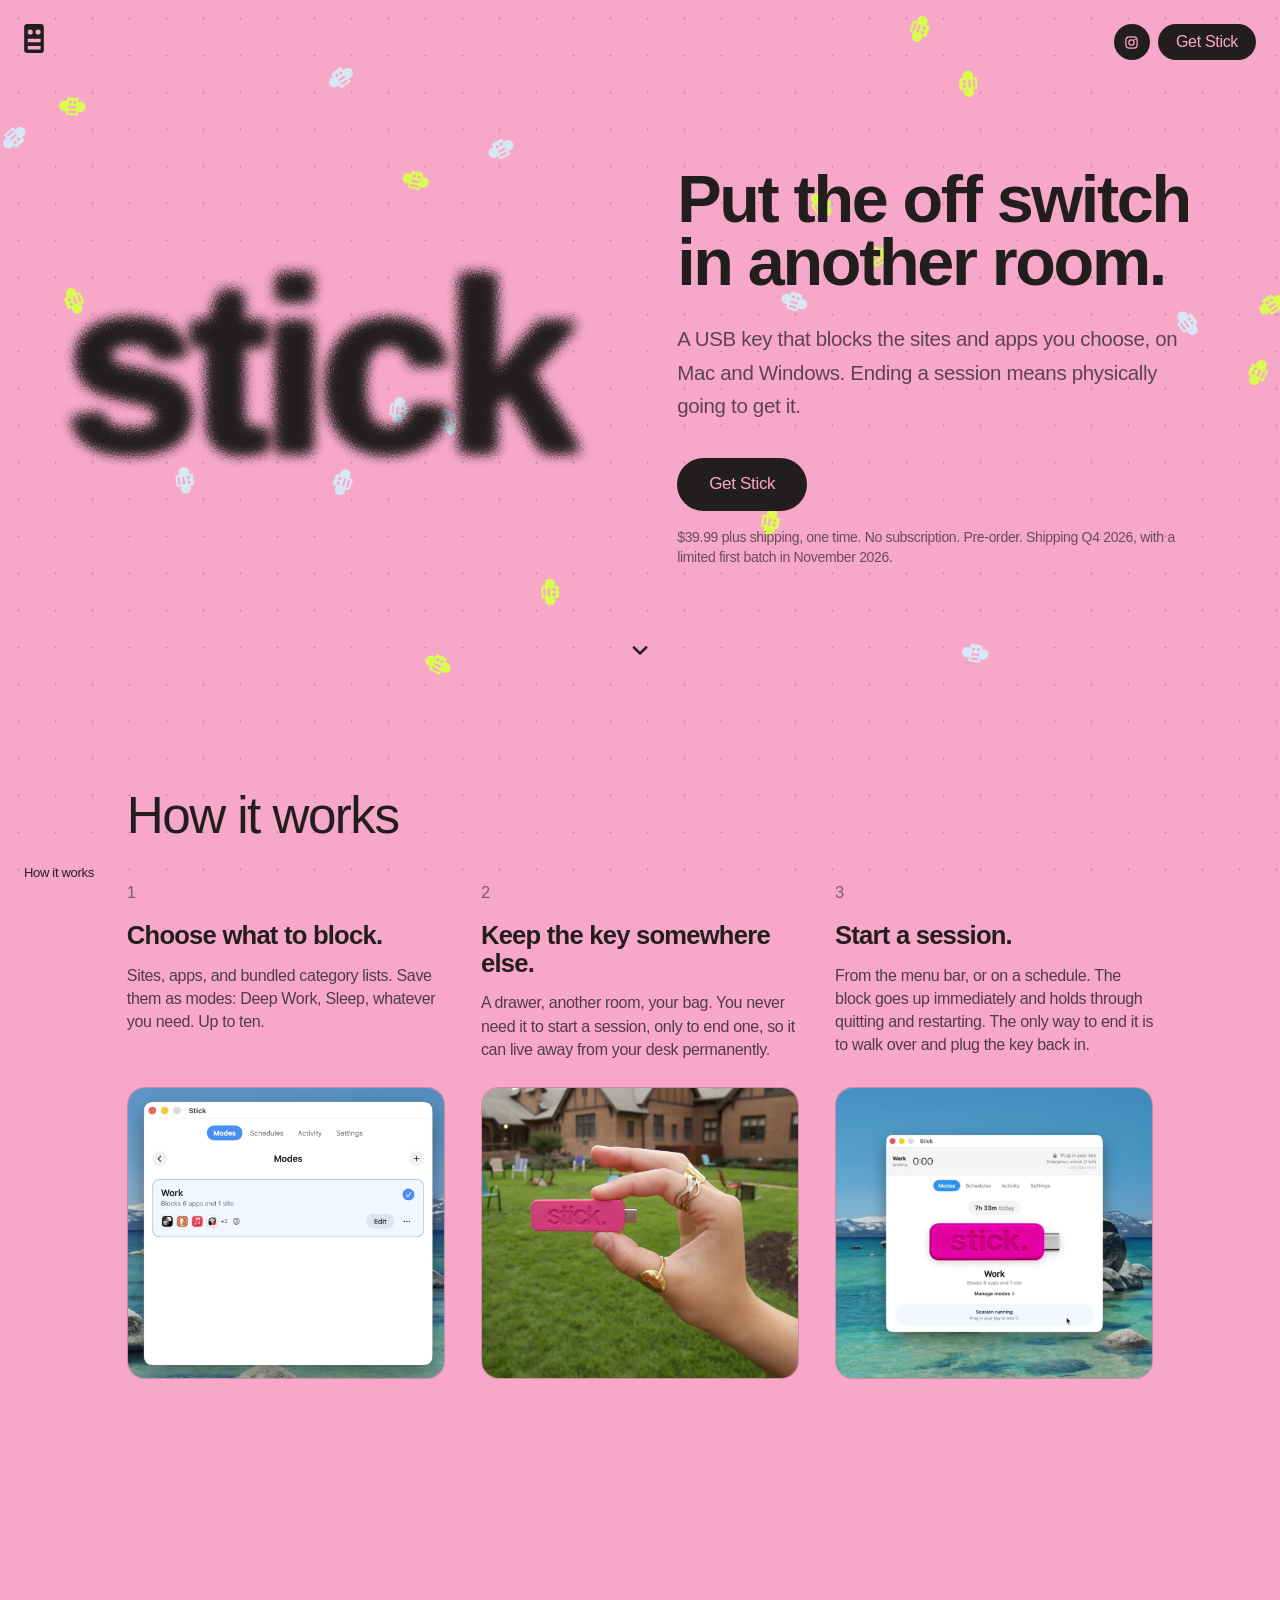
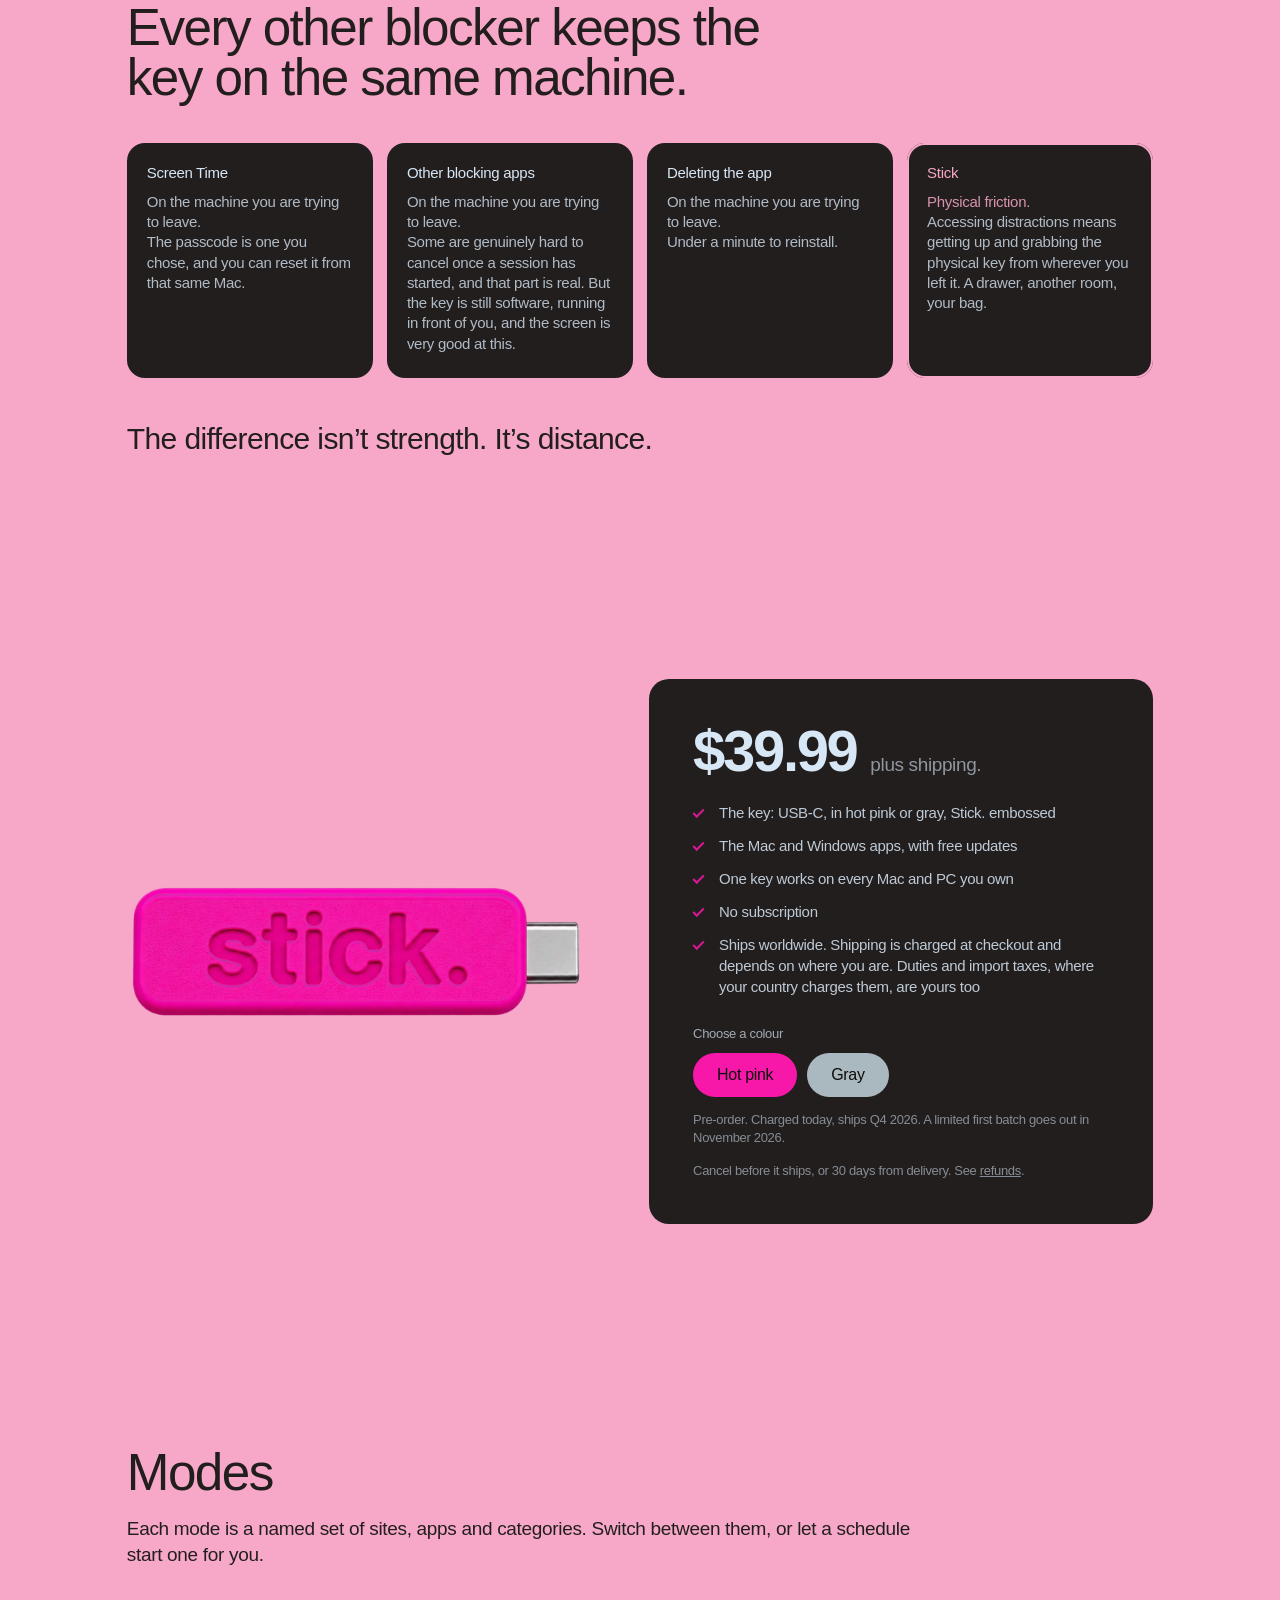
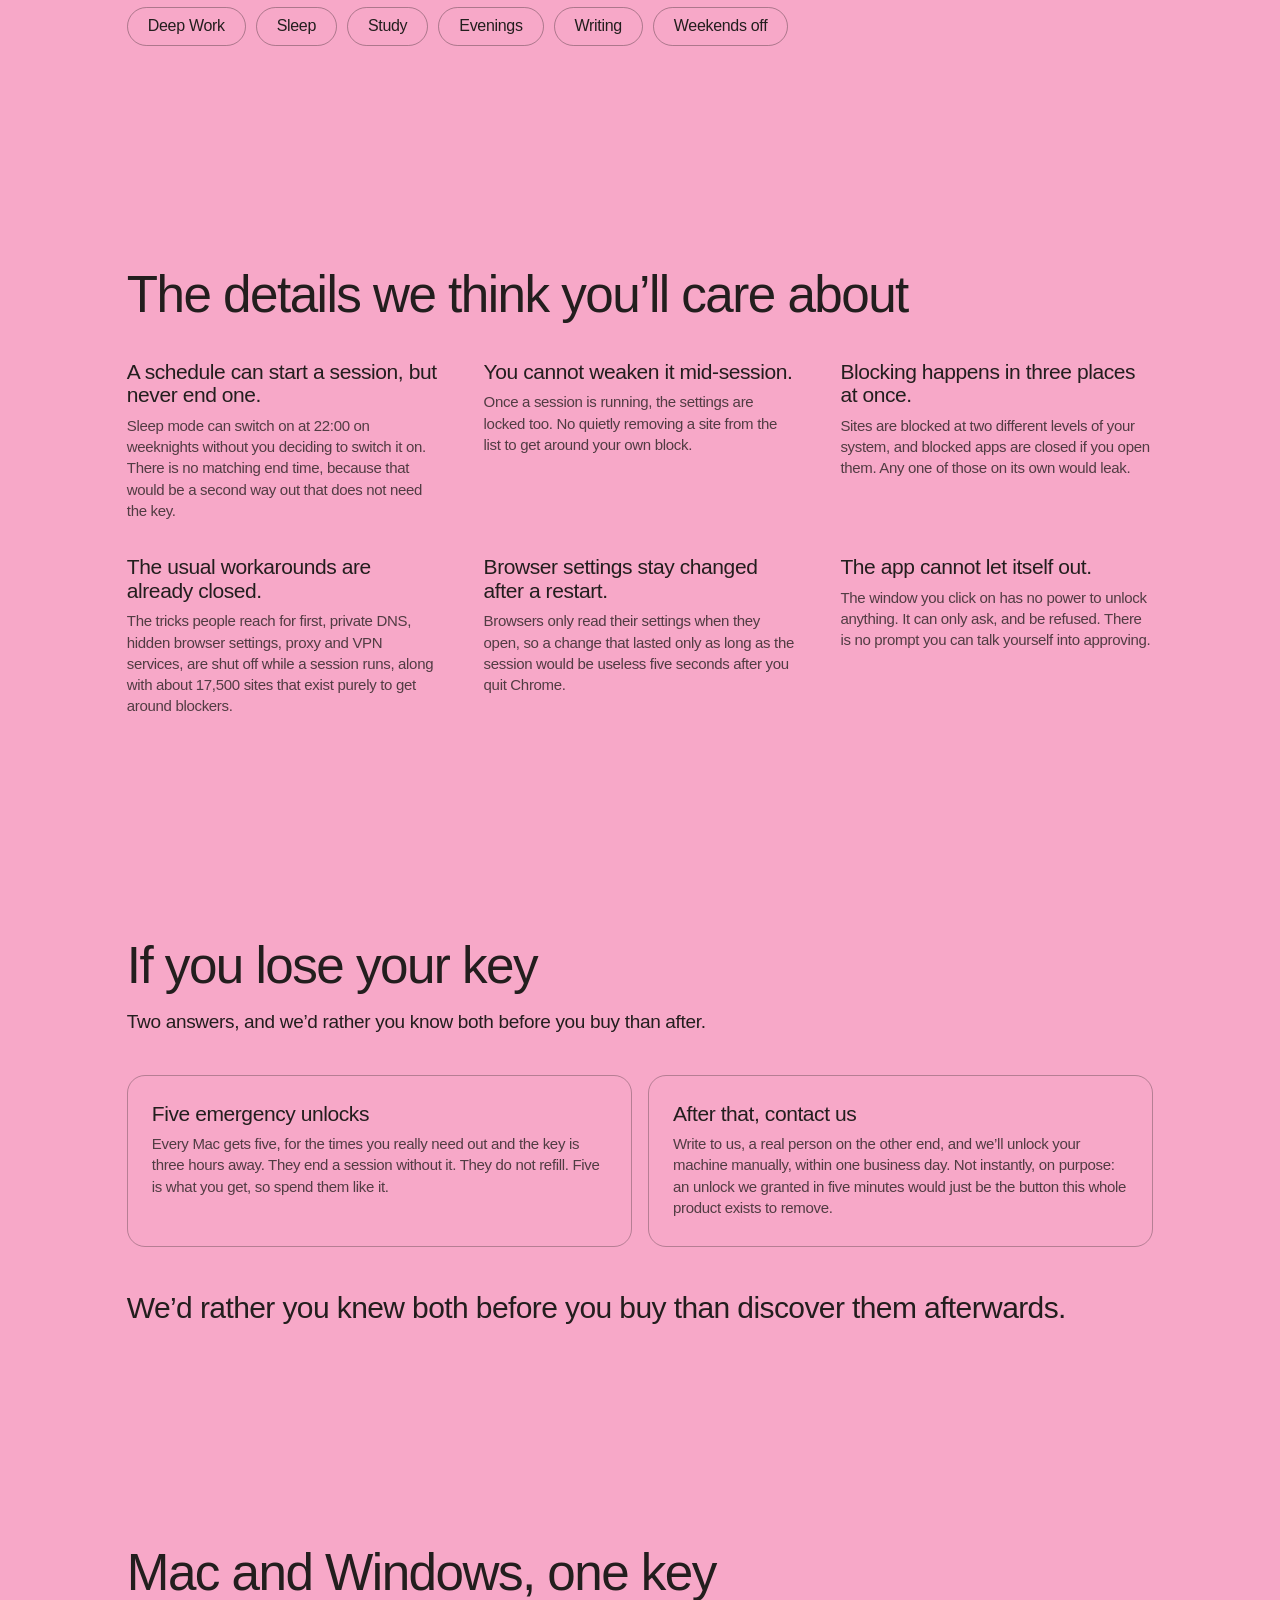
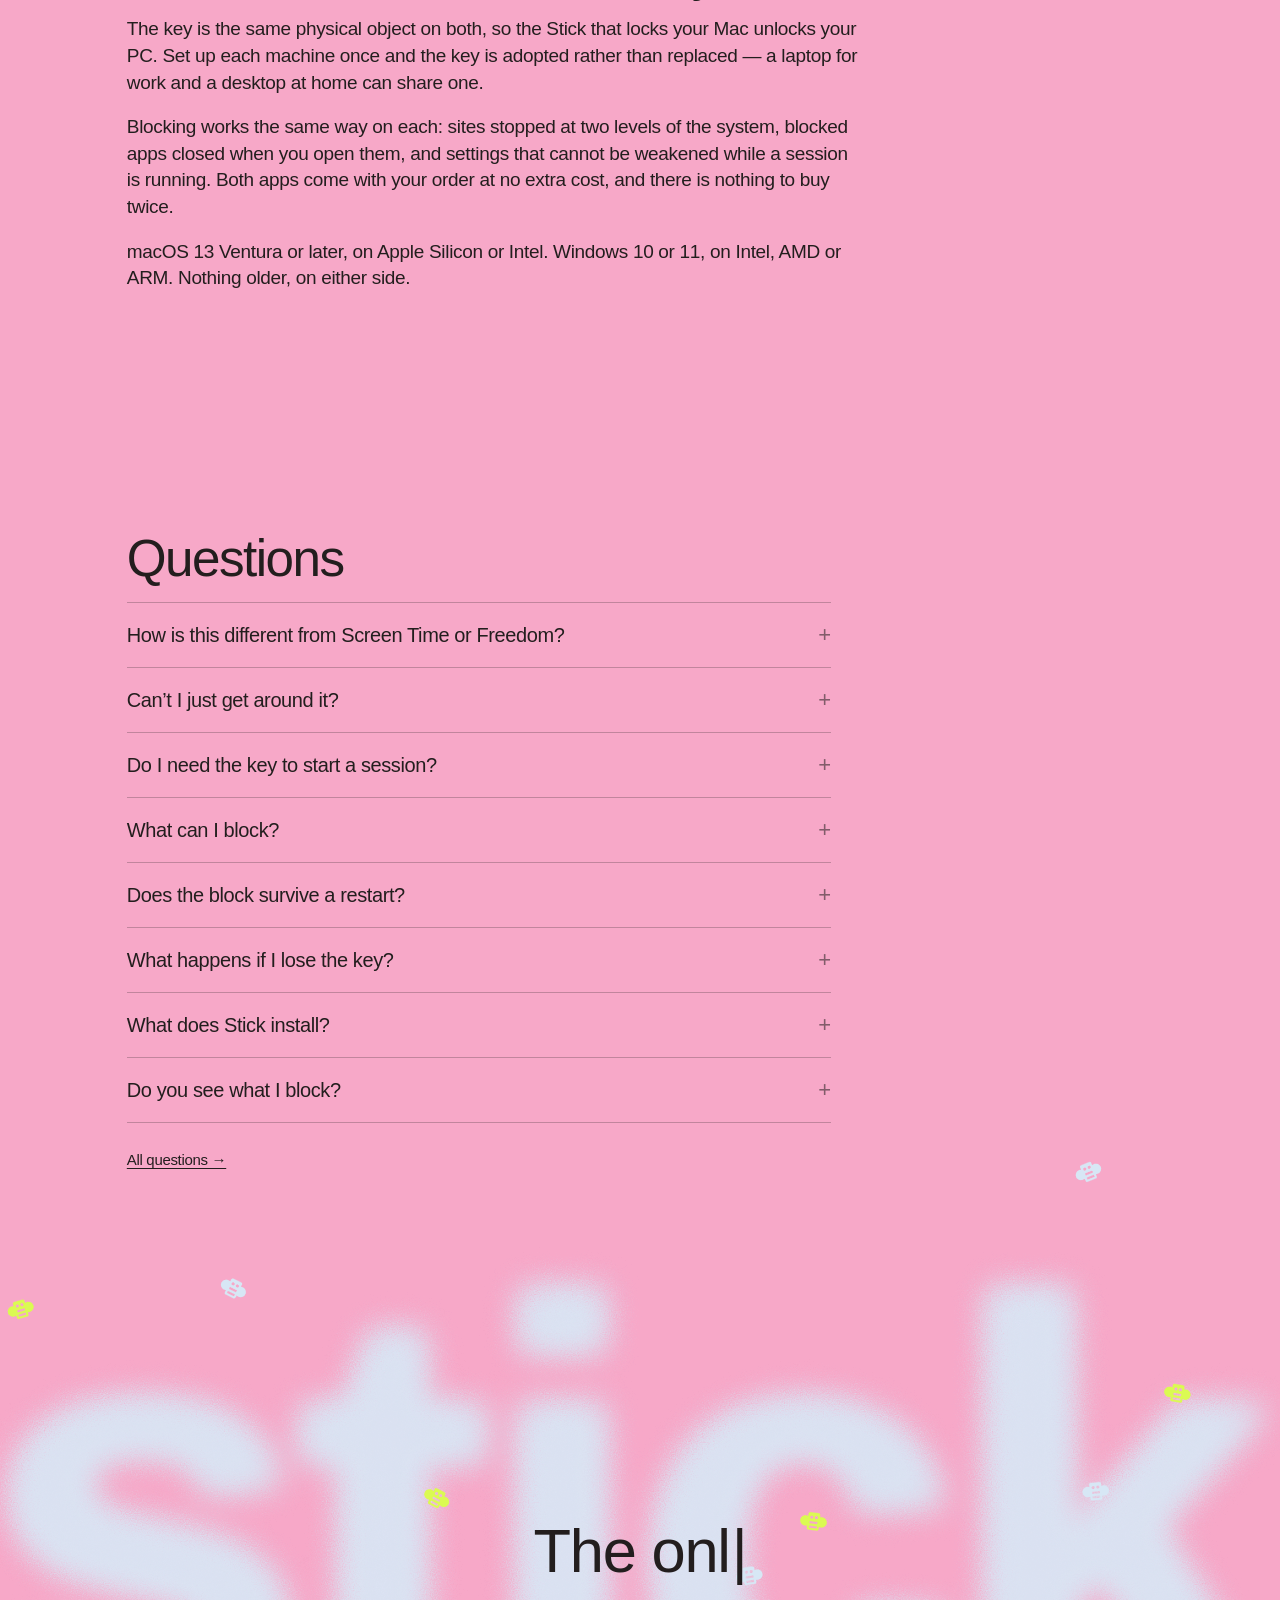
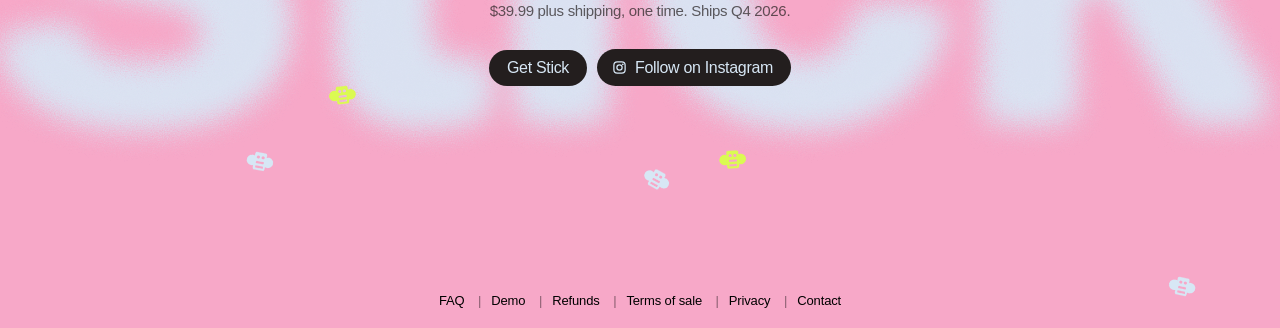
==== commit a6ccd8dd: "The demo page is back, linked from the footer beside the FAQ The old site's /demo: the setup video w" ====
--- a/public/index.html
+++ b/public/index.html
@@ -11,7 +11,7 @@
   <meta property="og:description" content="Stick is a USB key that blocks the sites and apps you choose, on Mac and Windows. Ending a session means physically going to get it.">
   <meta property="og:type" content="website">
   <meta name="twitter:card" content="summary_large_image">
-  <link rel="stylesheet" href="assets/styles.css?v=56119859">
+  <link rel="stylesheet" href="assets/styles.css?v=ea9d69bd">
   <script>document.documentElement.classList.add("js")</script>
 </head>
 <body>
@@ -398,6 +398,7 @@
         <footer class="legal-footer">
           <div class="legal-links-row">
             <span class="legal-links-item"><a href="pages/faq.html" class="legal-link">FAQ</a></span>
+            <span class="legal-links-item"><span aria-hidden="true" class="legal-link-sep">|</span><a href="pages/demo.html" class="legal-link">Demo</a></span>
             <span class="legal-links-item"><span aria-hidden="true" class="legal-link-sep">|</span><a href="pages/refunds.html" class="legal-link">Refunds</a></span>
             <span class="legal-links-item"><span aria-hidden="true" class="legal-link-sep">|</span><a href="pages/terms.html" class="legal-link">Terms of sale</a></span>
             <span class="legal-links-item"><span aria-hidden="true" class="legal-link-sep">|</span><a href="pages/privacy.html" class="legal-link">Privacy</a></span>
--- a/public/assets/styles.css
+++ b/public/assets/styles.css
@@ -637,6 +637,34 @@
   font-size: 15px;
   line-height: 0.9;
 }
+/* The demo video breaks out of the 720px text column, up to 1280px: the
+   Stick window in the recording is a third of its width and needs the room. */
+.doc-page .doc-video {
+  display: block;
+  width: min(1280px, calc(100vw - 48px));
+  height: auto;
+  margin: 36px 0 0 calc((100% - min(1280px, calc(100vw - 48px))) / 2);
+  border-radius: 14px;
+  background: var(--buzz-ink);
+}
+.doc-page .doc-caption { margin-top: 12px; font-size: 14px; opacity: 0.66; }
+.doc-chapters { margin: 24px 0 28px; }
+.doc-chapters > div {
+  display: grid;
+  grid-template-columns: 4rem 1fr;
+  gap: 16px;
+  padding: 16px 0;
+  border-top: 1px solid rgba(35, 30, 30, 0.18);
+}
+.doc-chapters dt {
+  font-size: 15px;
+  font-variant-numeric: tabular-nums;
+  opacity: 0.66;
+  padding-top: 2px;
+}
+.doc-chapters dd { margin: 0; font-size: 17px; line-height: 1.45; letter-spacing: -0.02em; }
+.doc-chapters dd strong { display: block; font-weight: 600; margin-bottom: 4px; }
+
 .doc-note {
   margin-top: 48px;
   padding: 16px 18px;
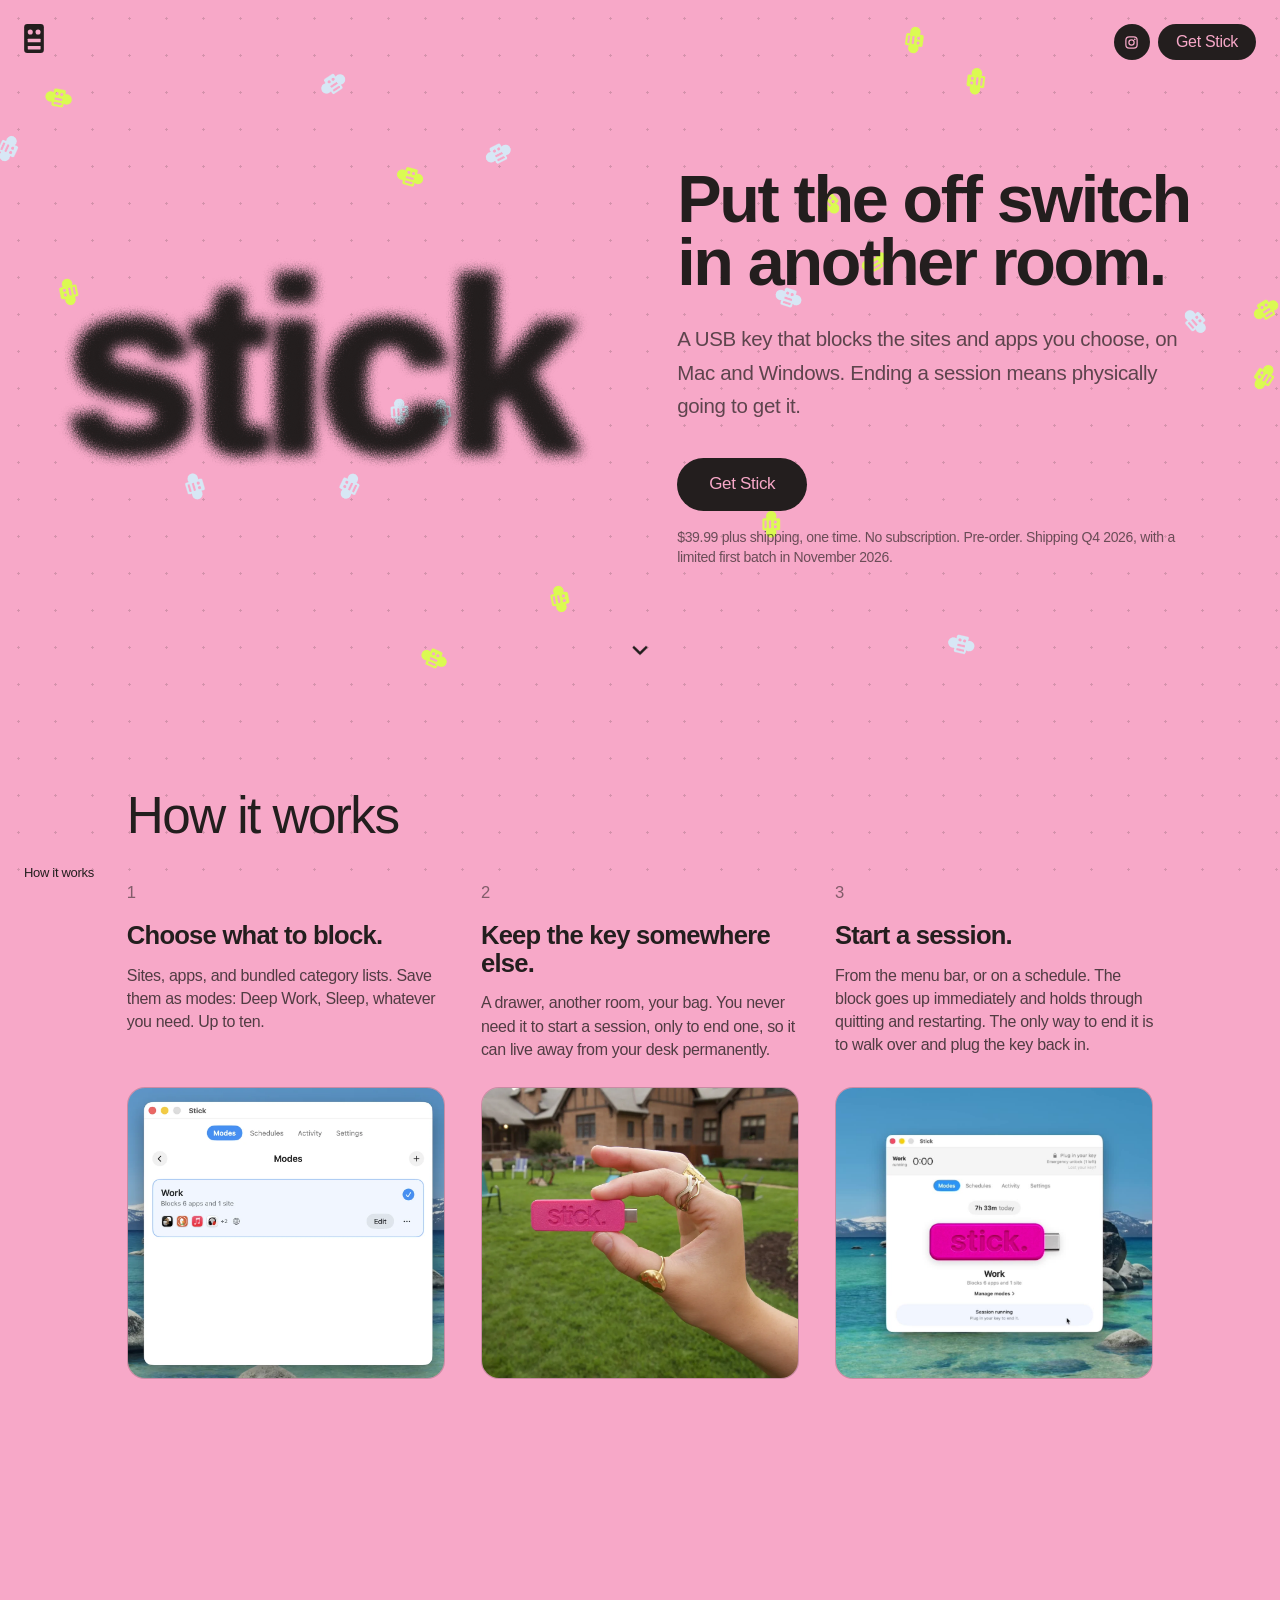
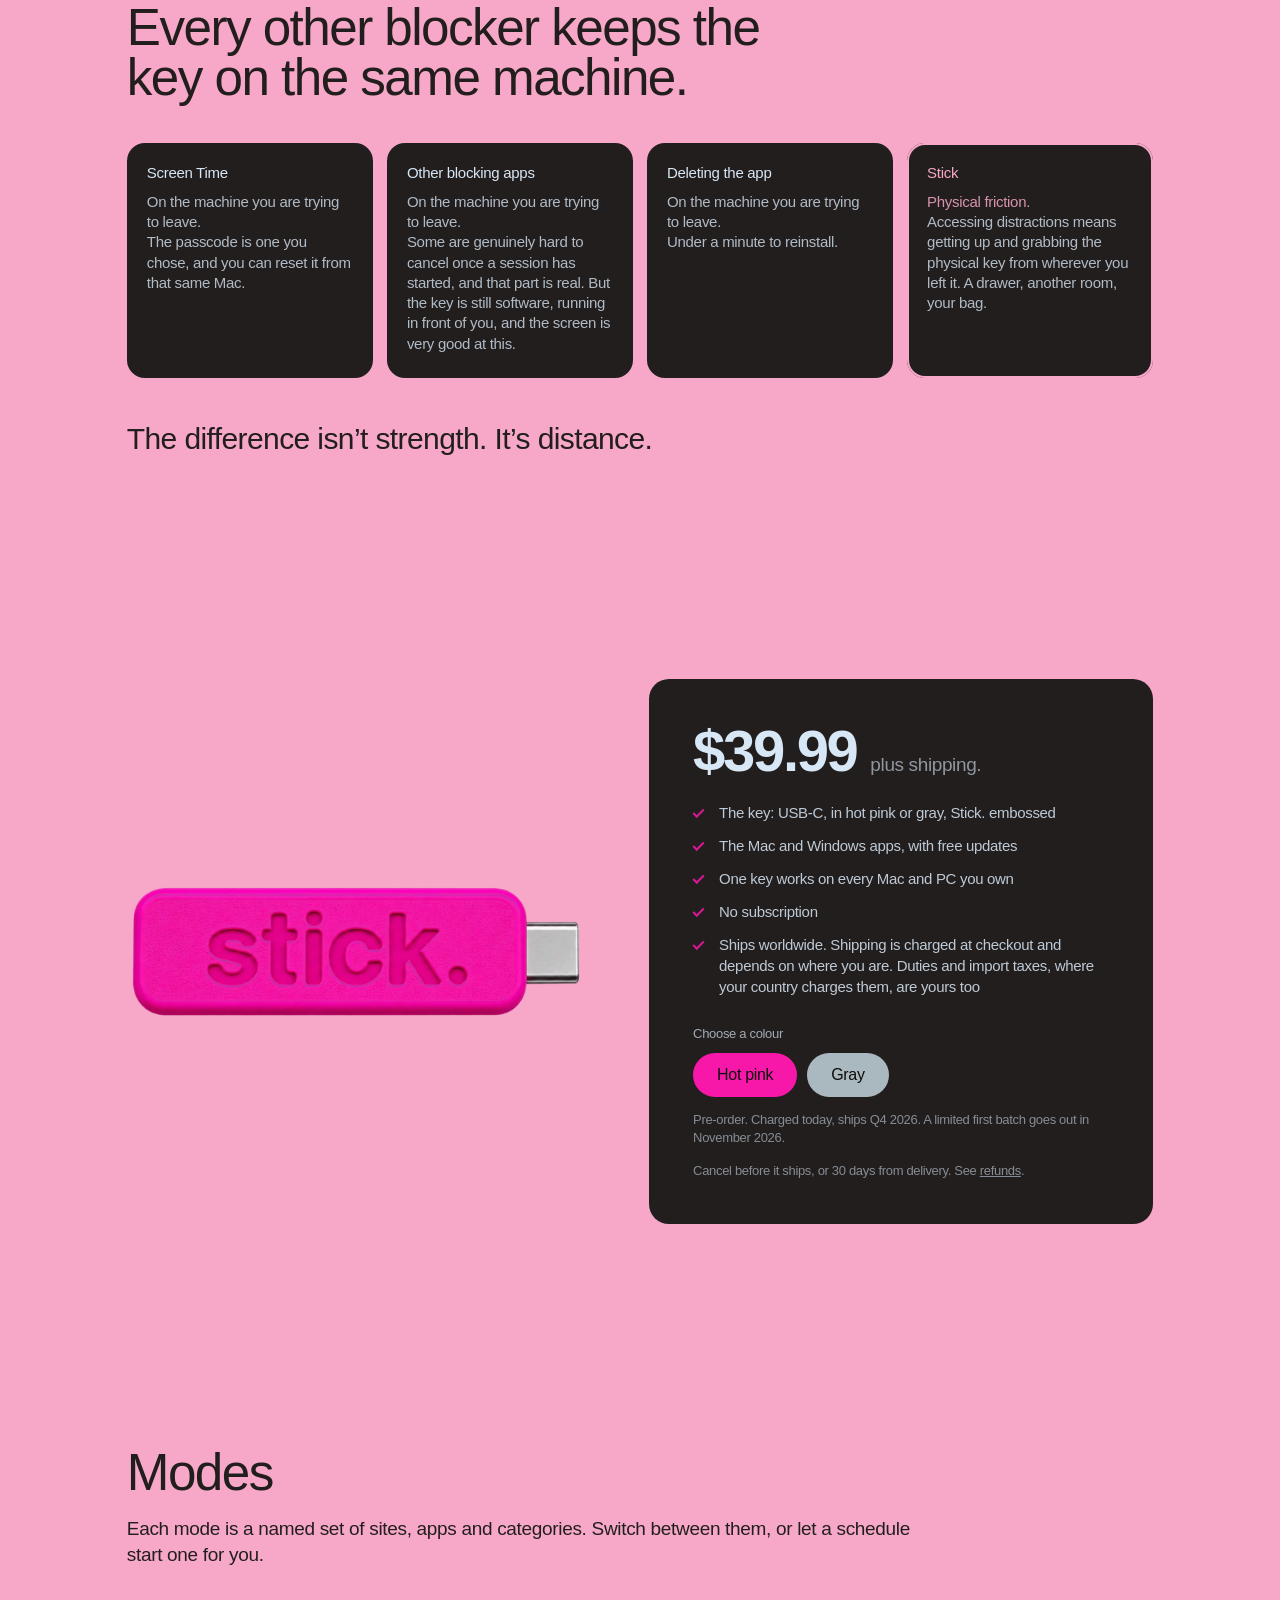
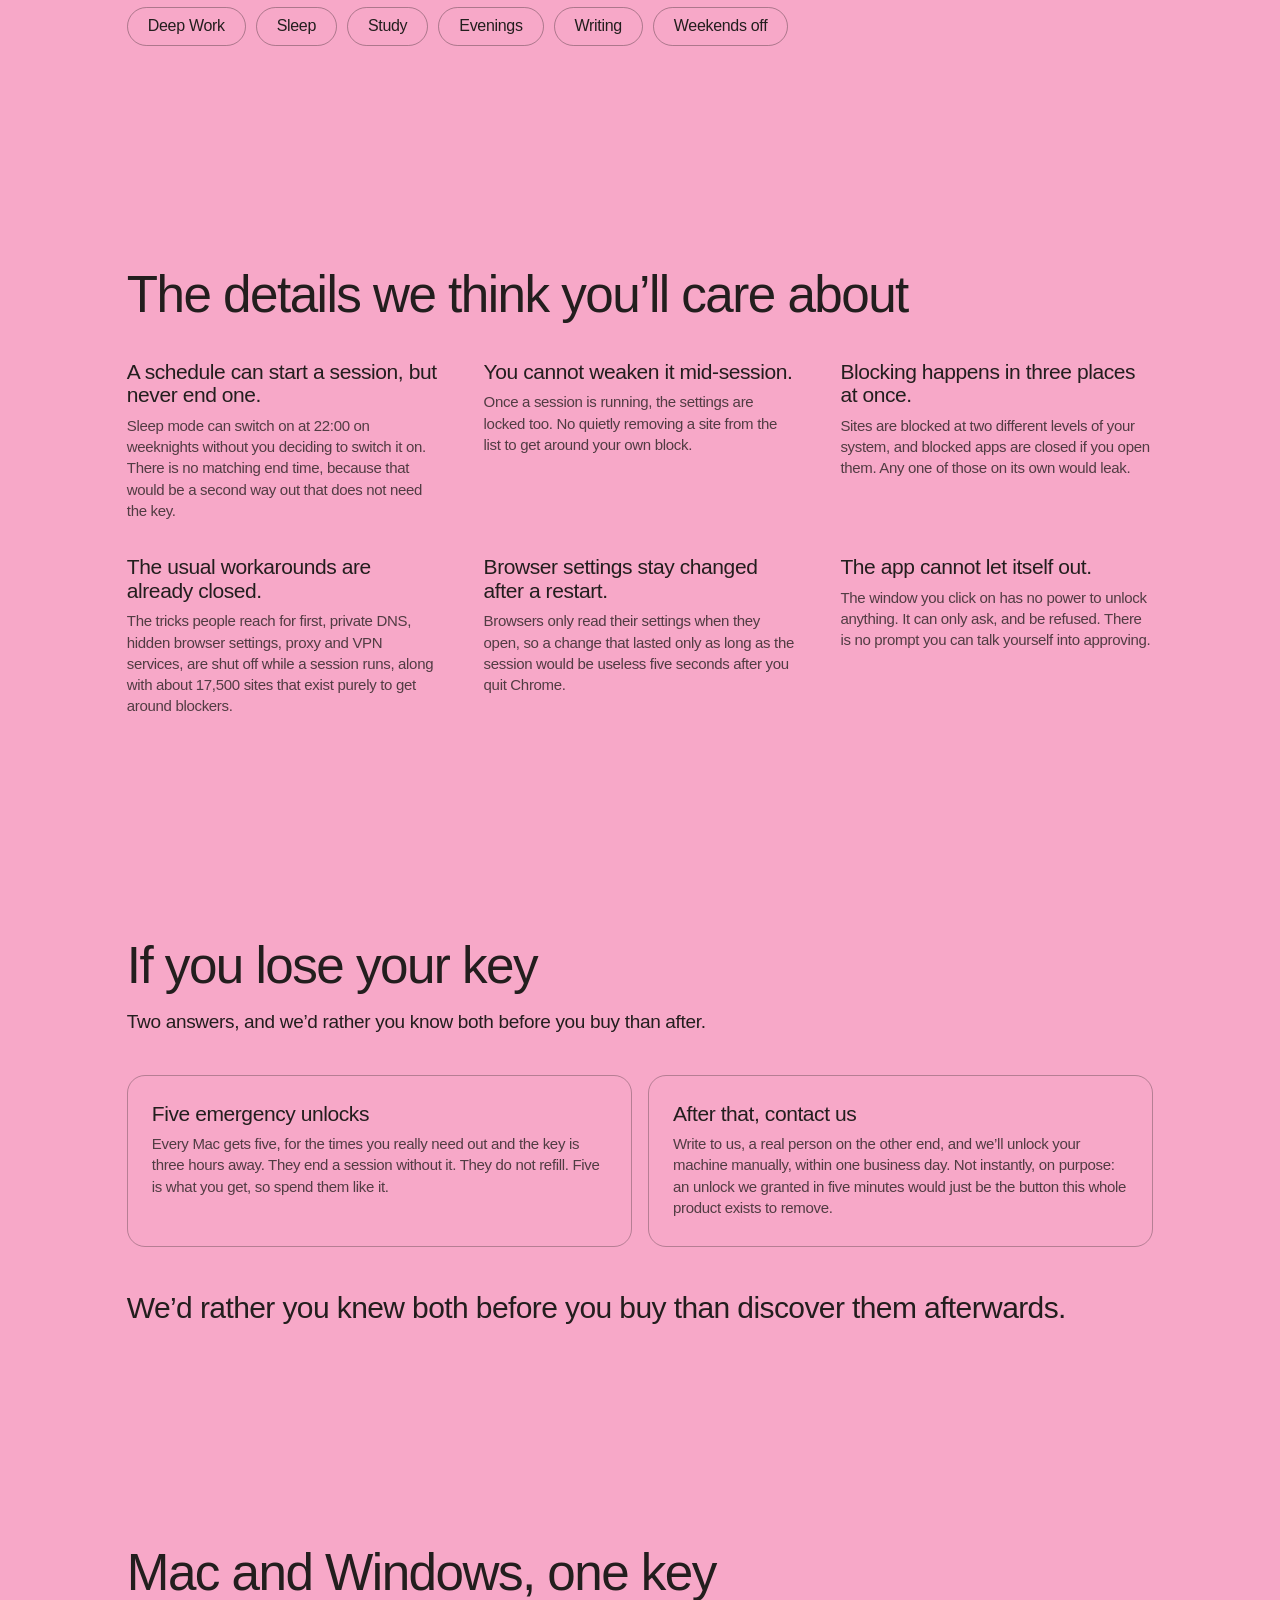
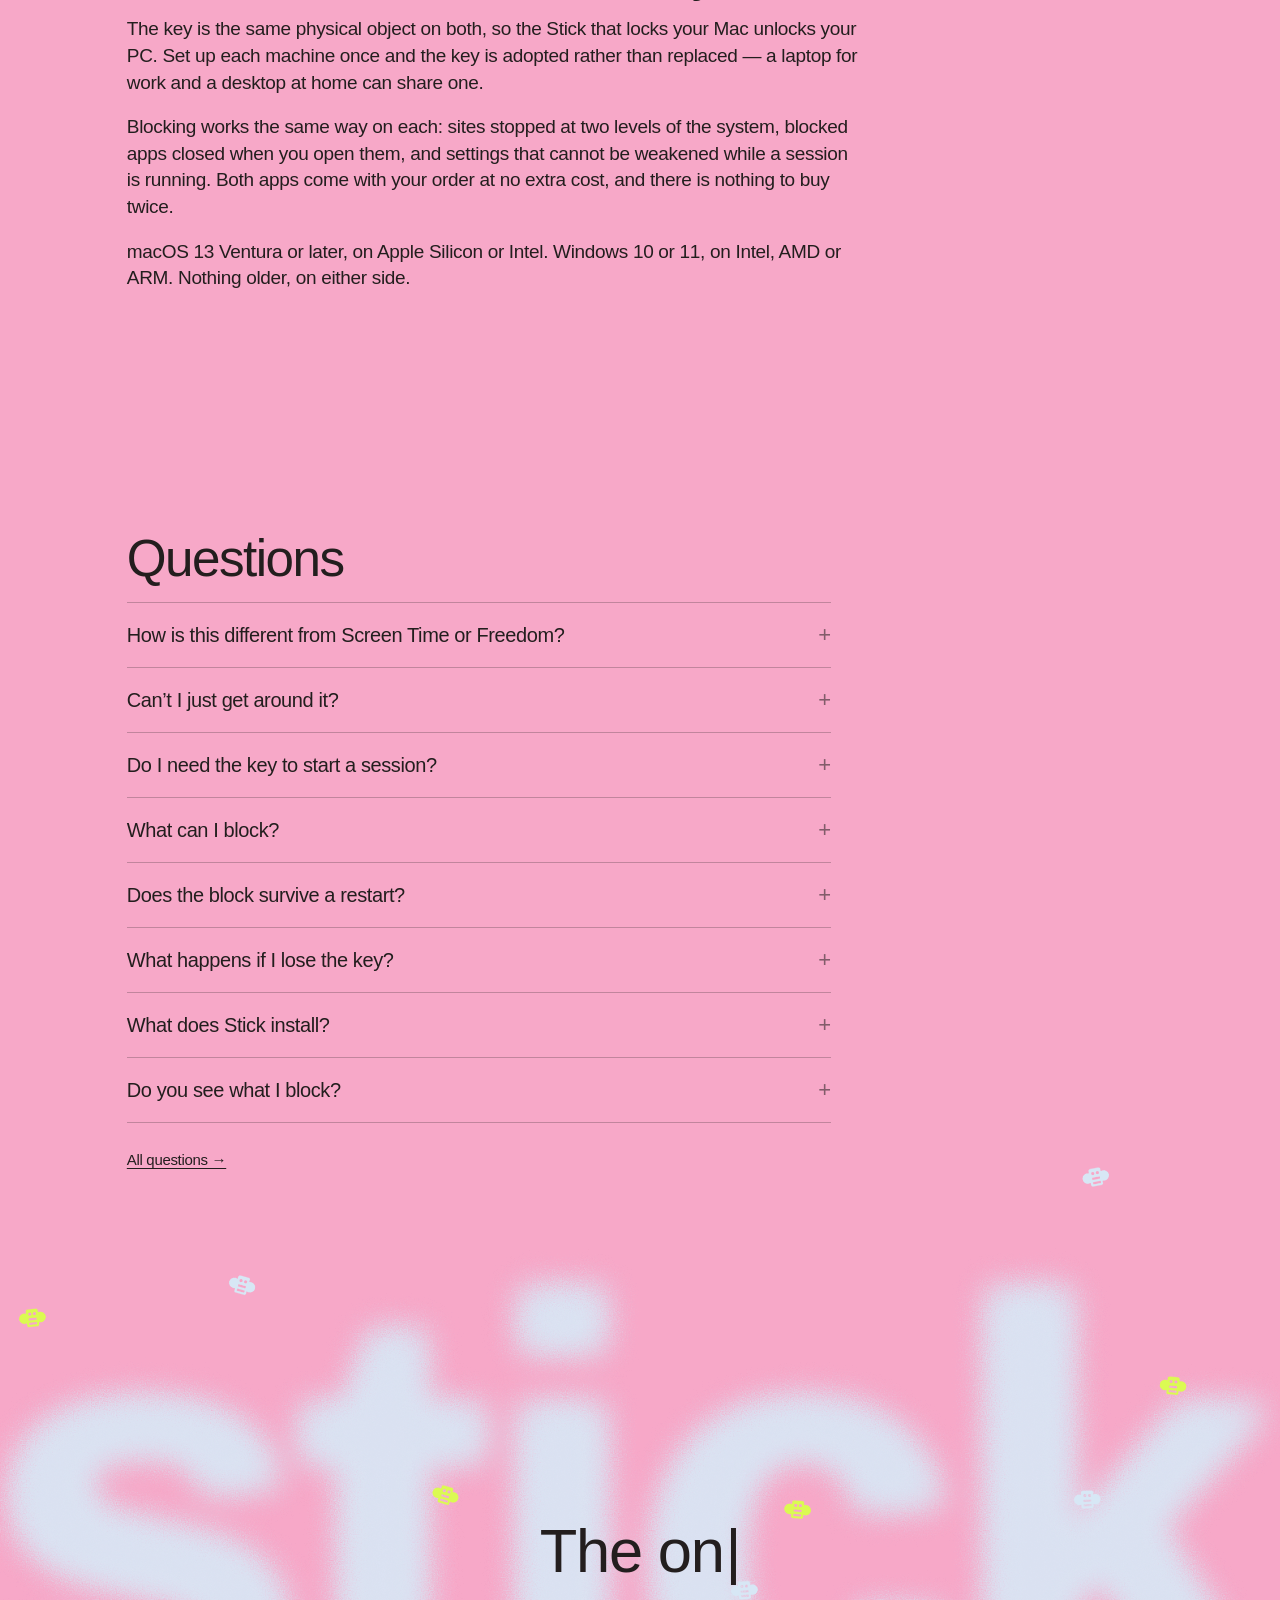
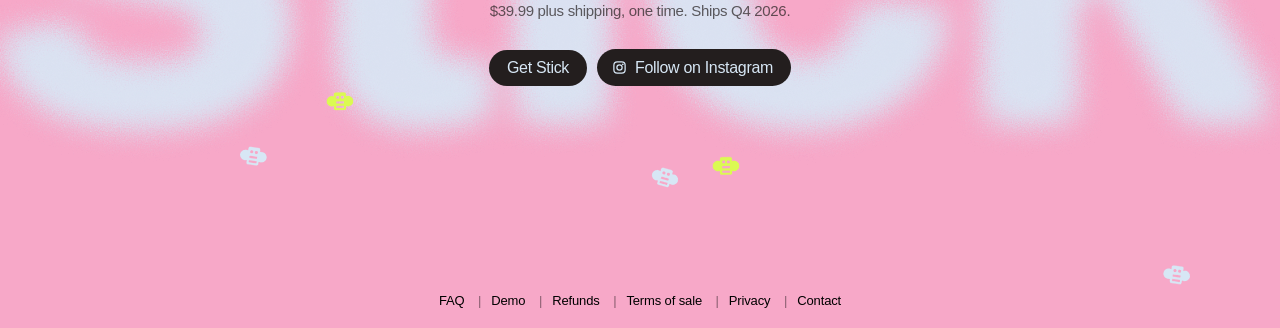
==== commit 5bfc6a35: "The favicon is the pink square again Every page pointed at the bee; the old site's /favicon.svg was " ====
--- a/public/index.html
+++ b/public/index.html
@@ -4,7 +4,7 @@
   <meta charset="UTF-8">
   <meta name="viewport" content="width=device-width, initial-scale=1.0">
   <title>Stick | Put the off switch in another room</title>
-  <link rel="icon" href="assets/icon.svg">
+  <link rel="icon" href="/favicon.svg" type="image/svg+xml">
   <meta name="description" content="Stick is a USB key that blocks the sites and apps you choose, on Mac and Windows. Ending a session means physically going to get it.">
   <meta name="theme-color" content="#f7a8c8">
   <meta property="og:title" content="Stick | Put the off switch in another room">
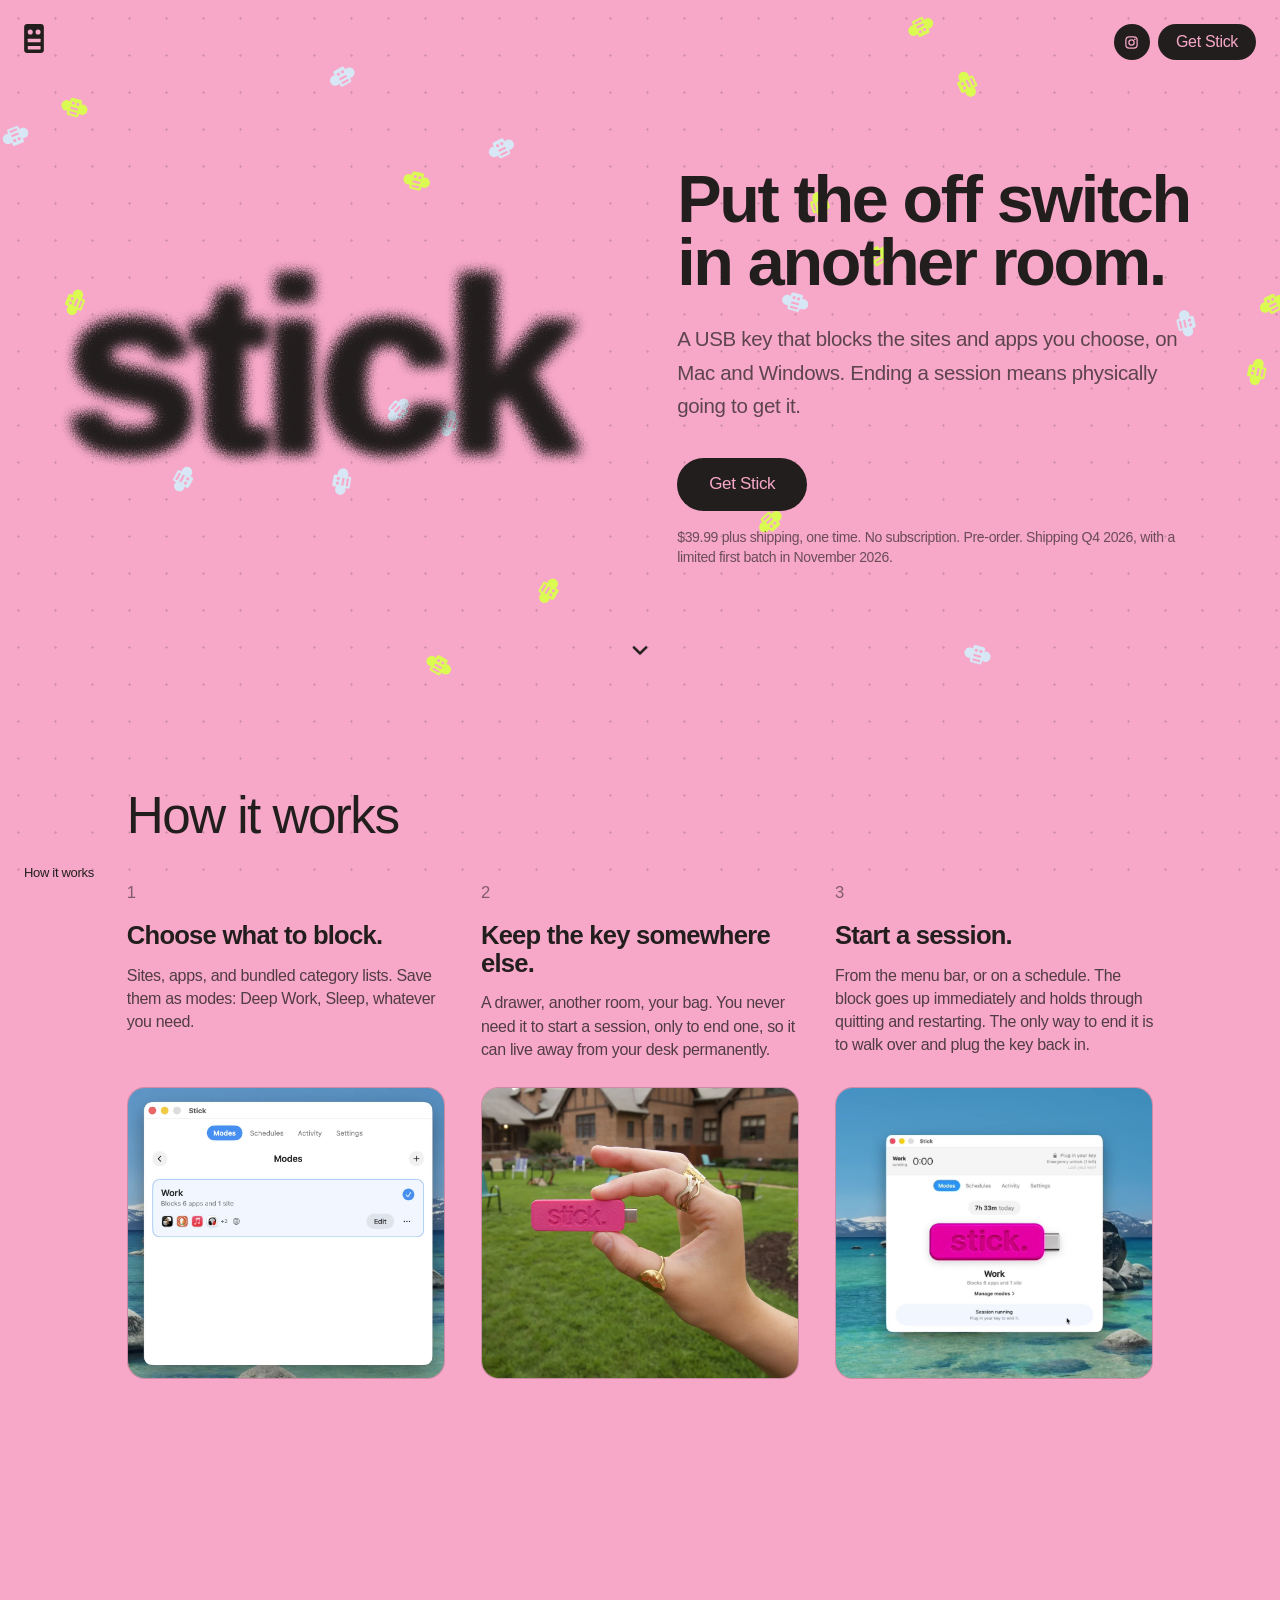
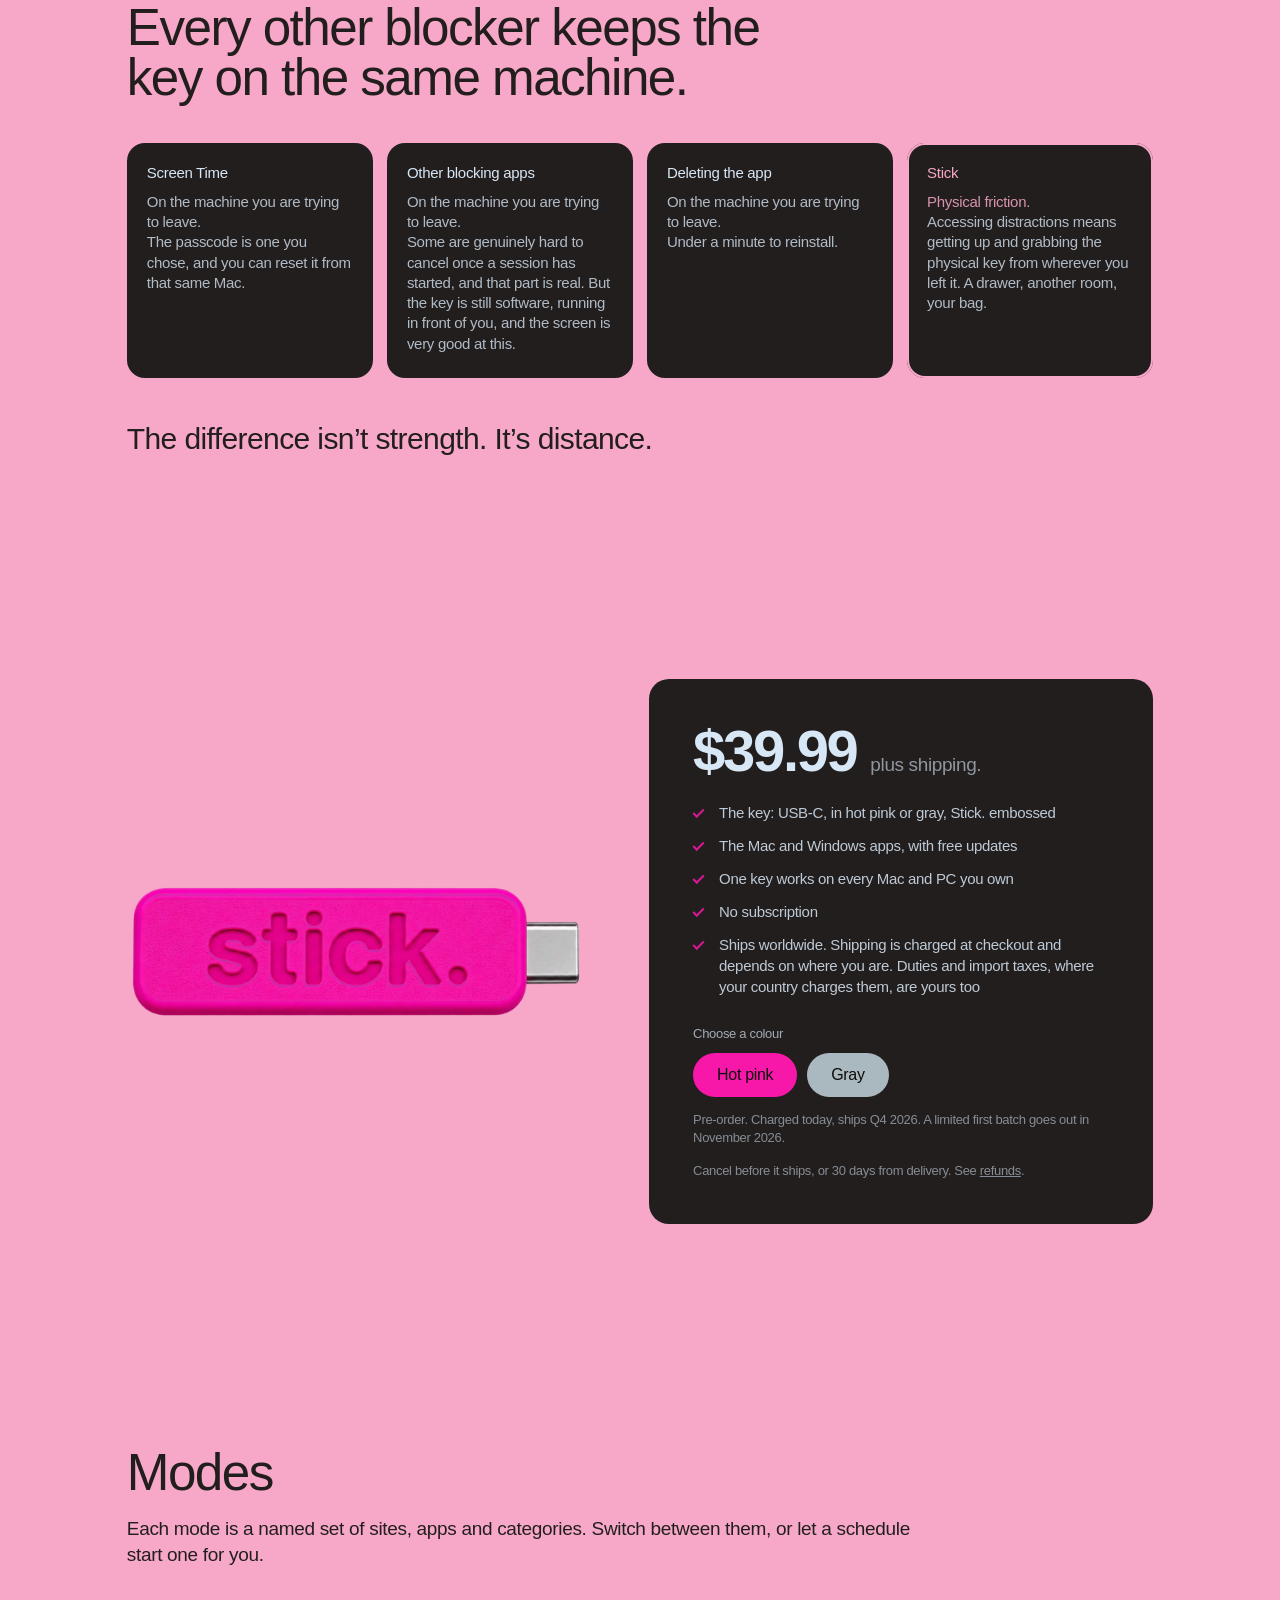
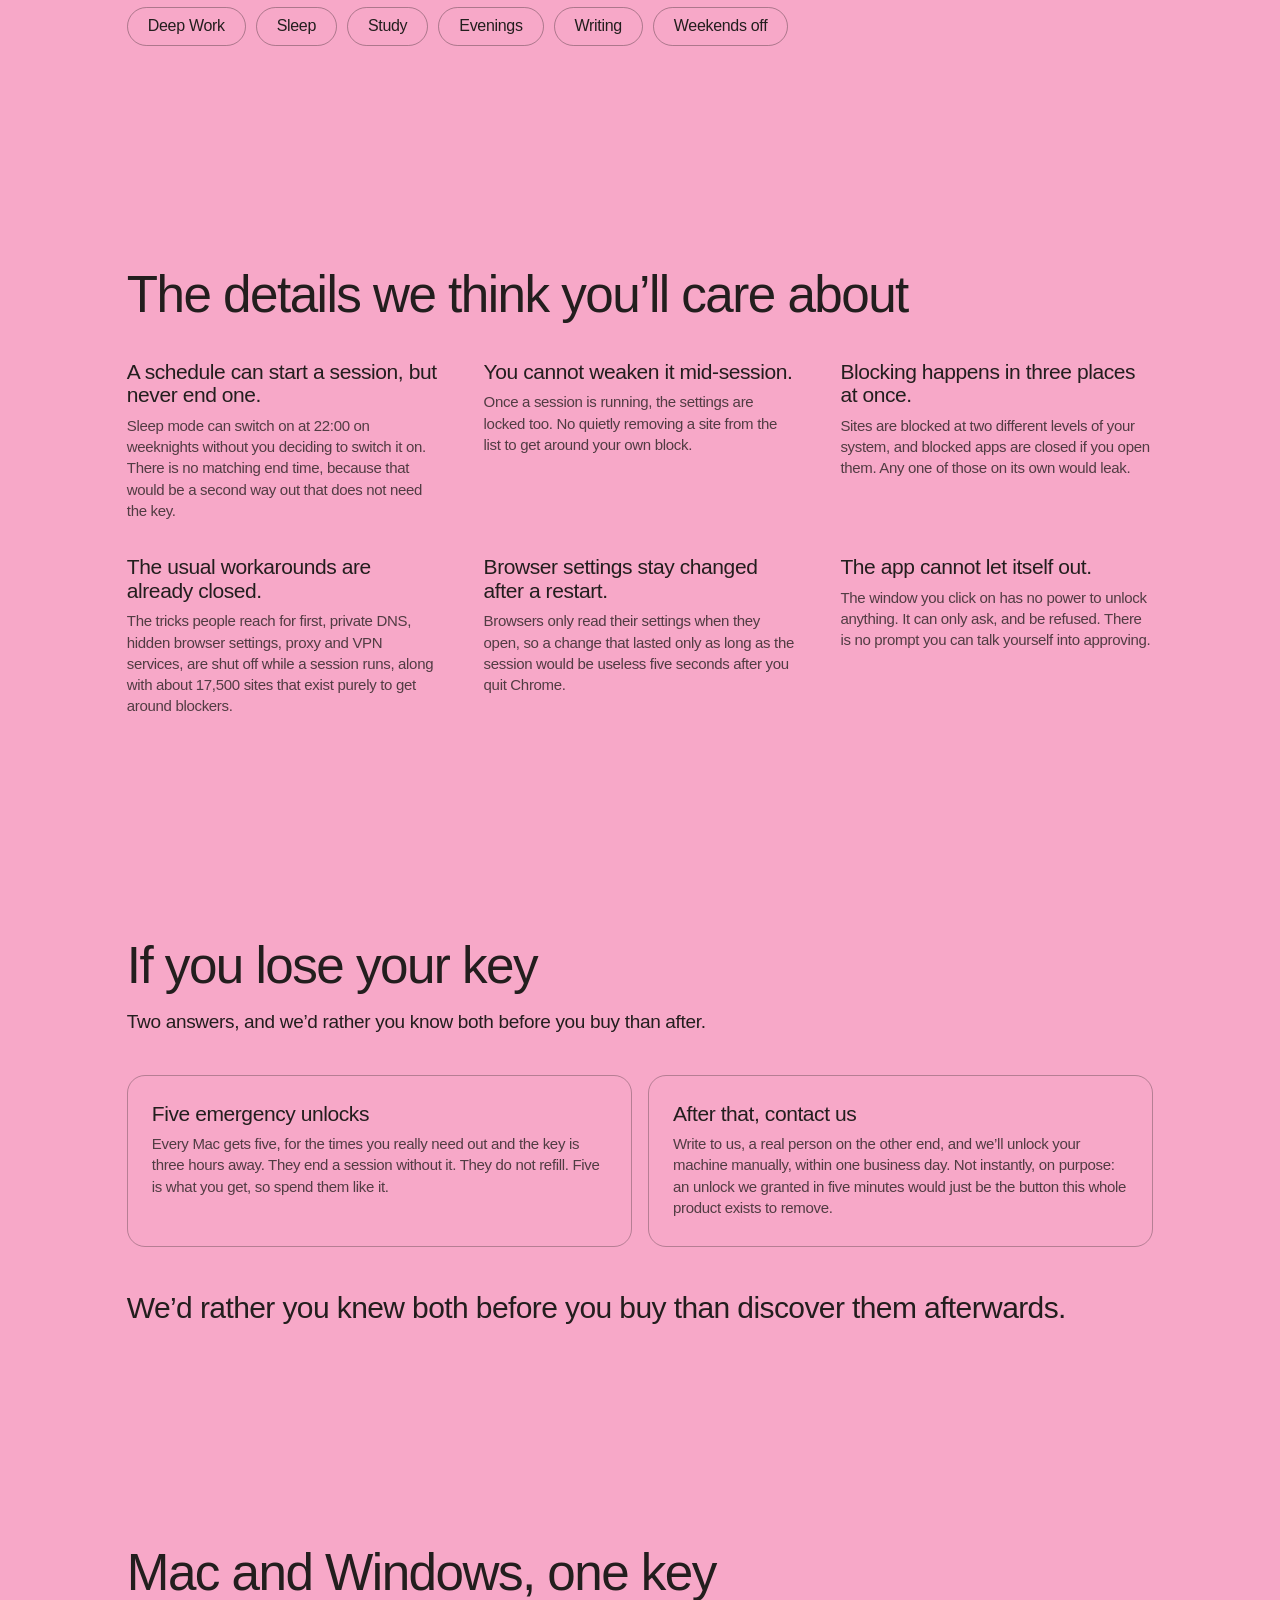
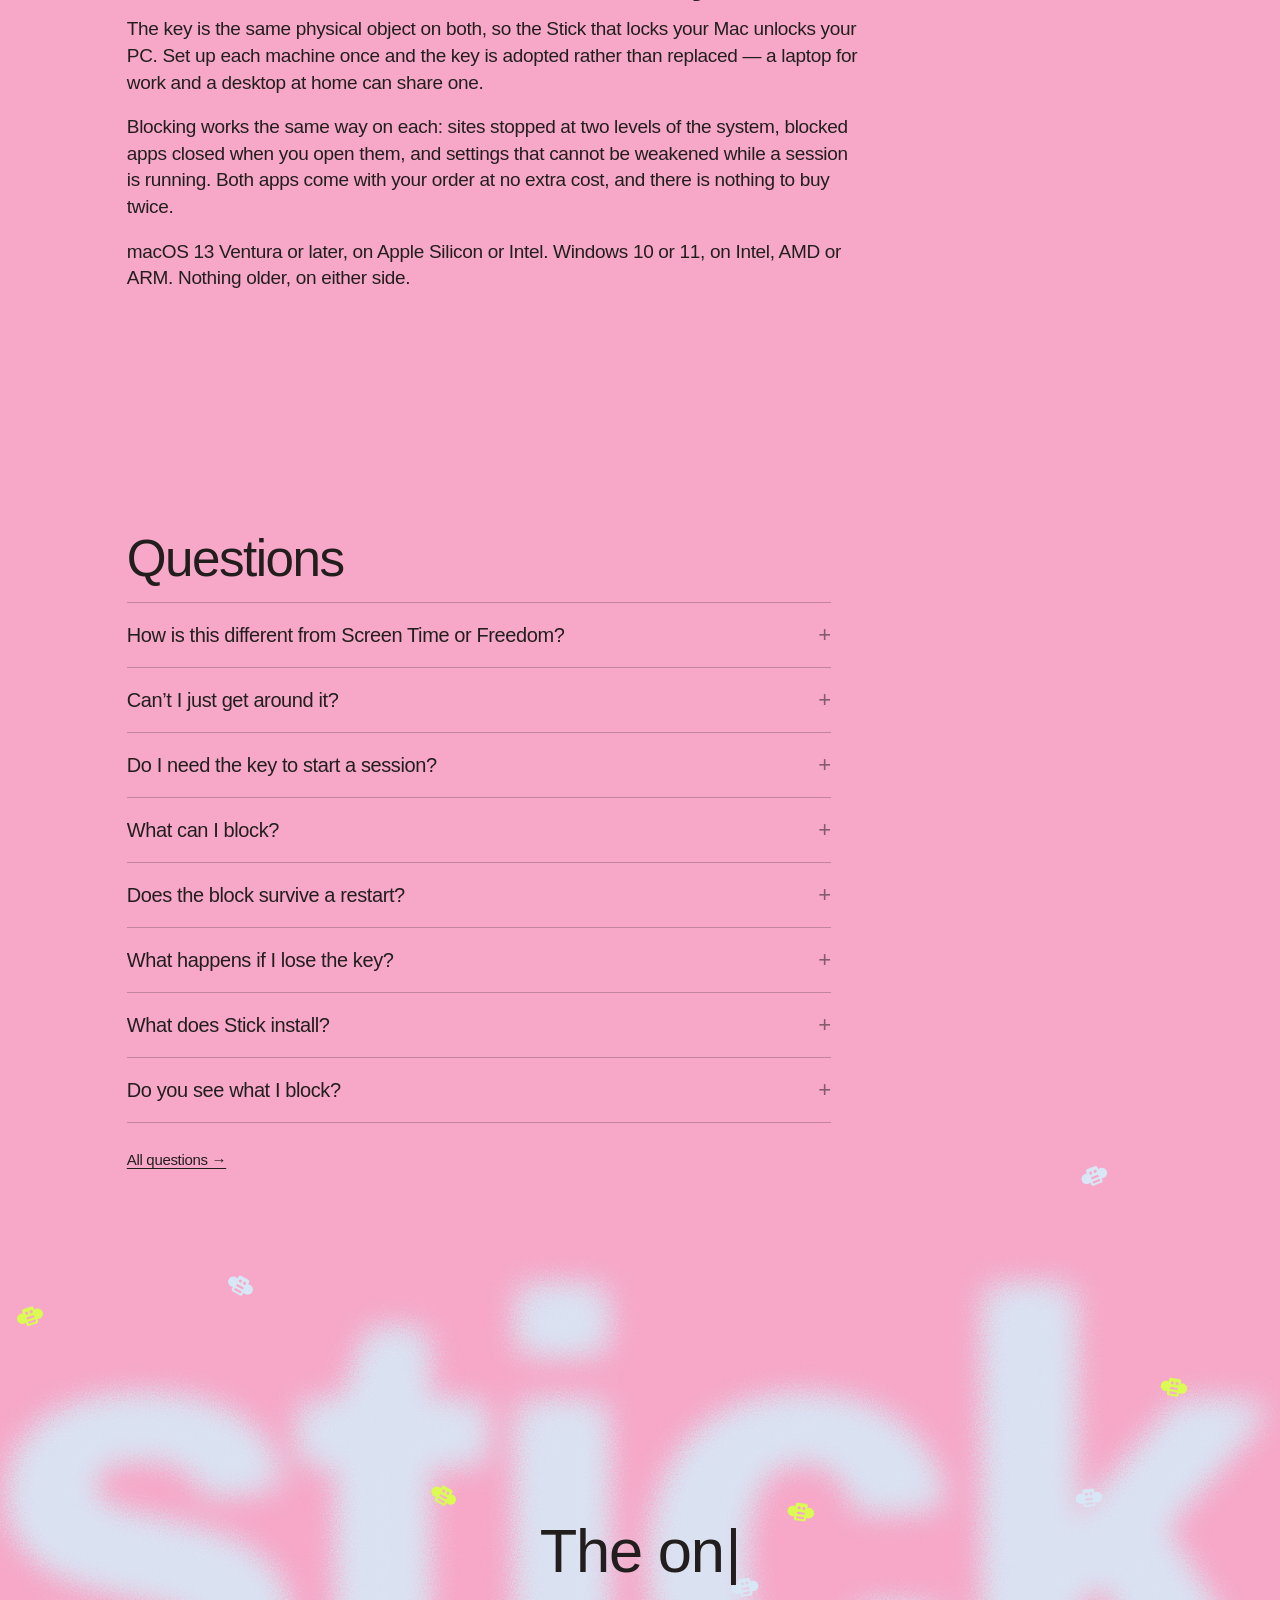
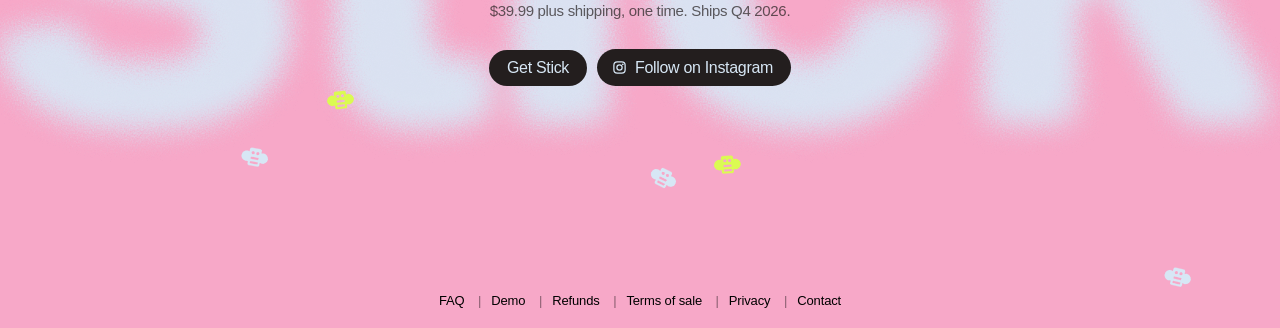
==== commit 6b85e3ff: "How it works no longer says up to ten modes Co-Authored-By: Claude Opus 5.5 <noreply@anthropic.com>" ====
--- a/public/index.html
+++ b/public/index.html
@@ -112,7 +112,7 @@
         <li class="step" data-reveal>
           <span class="step-num">1</span>
           <h3>Choose what to block.</h3>
-          <p>Sites, apps, and bundled category lists. Save them as modes: Deep Work, Sleep, whatever you need. Up to ten.</p>
+          <p>Sites, apps, and bundled category lists. Save them as modes: Deep Work, Sleep, whatever you need.</p>
           <img class="step-media" src="assets/how/step1-choose.webp" width="1100" height="987" loading="lazy" decoding="async"
                alt="The Modes tab in the Stick app, showing a Work mode that blocks 6 apps and 1 site, with its app icons listed and Edit and add buttons.">
         </li>
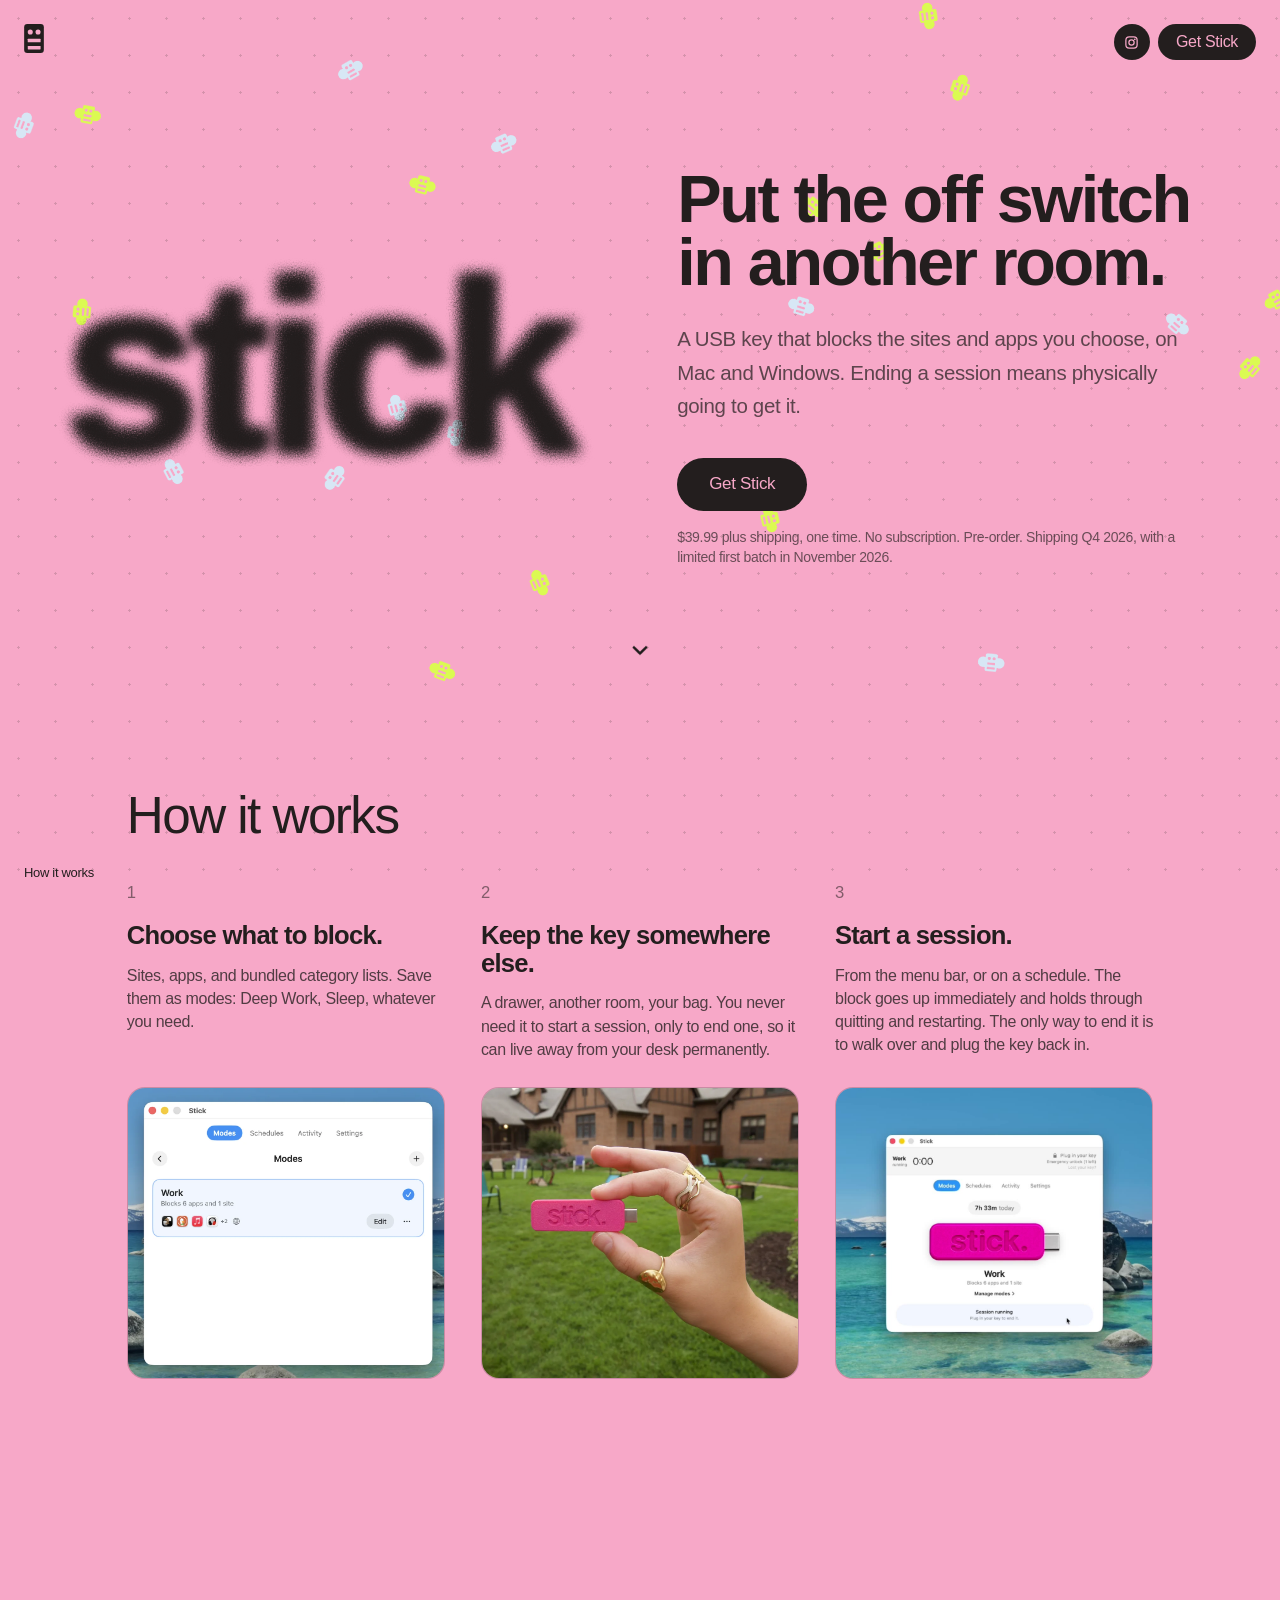
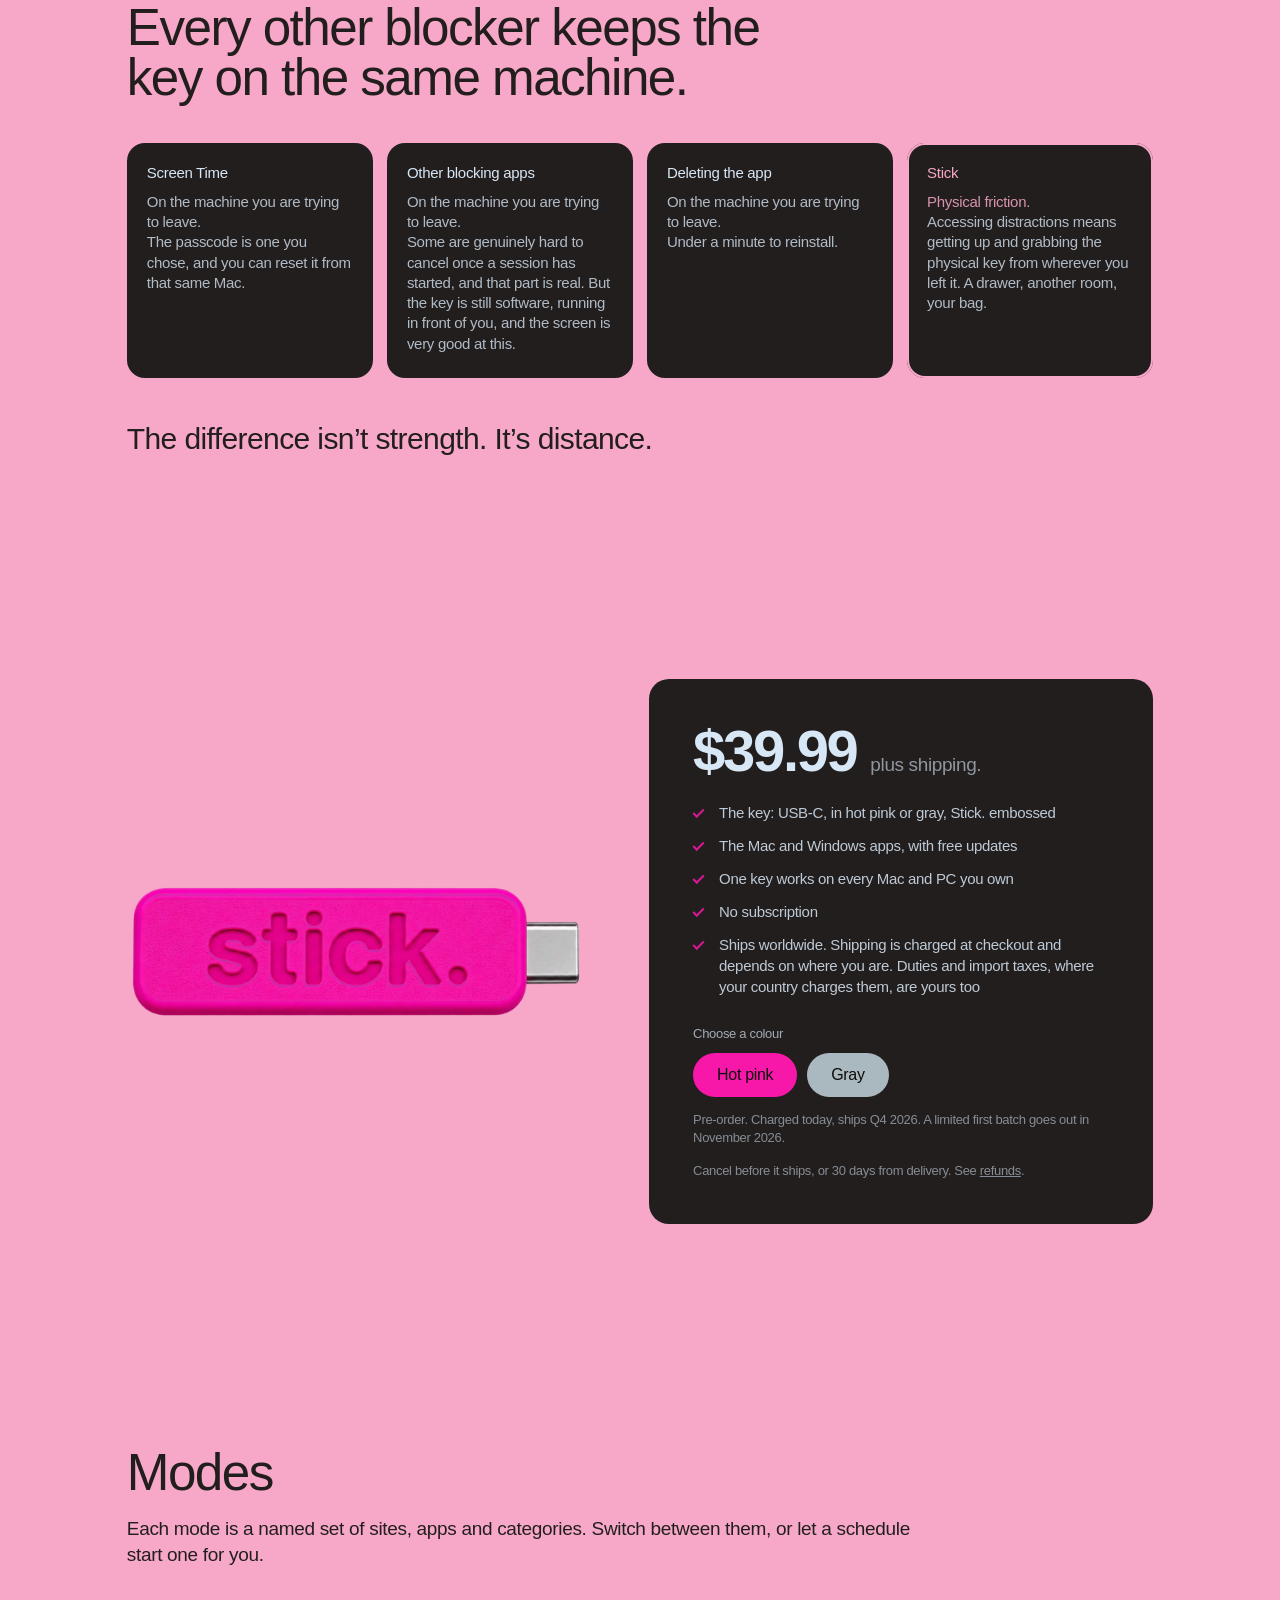
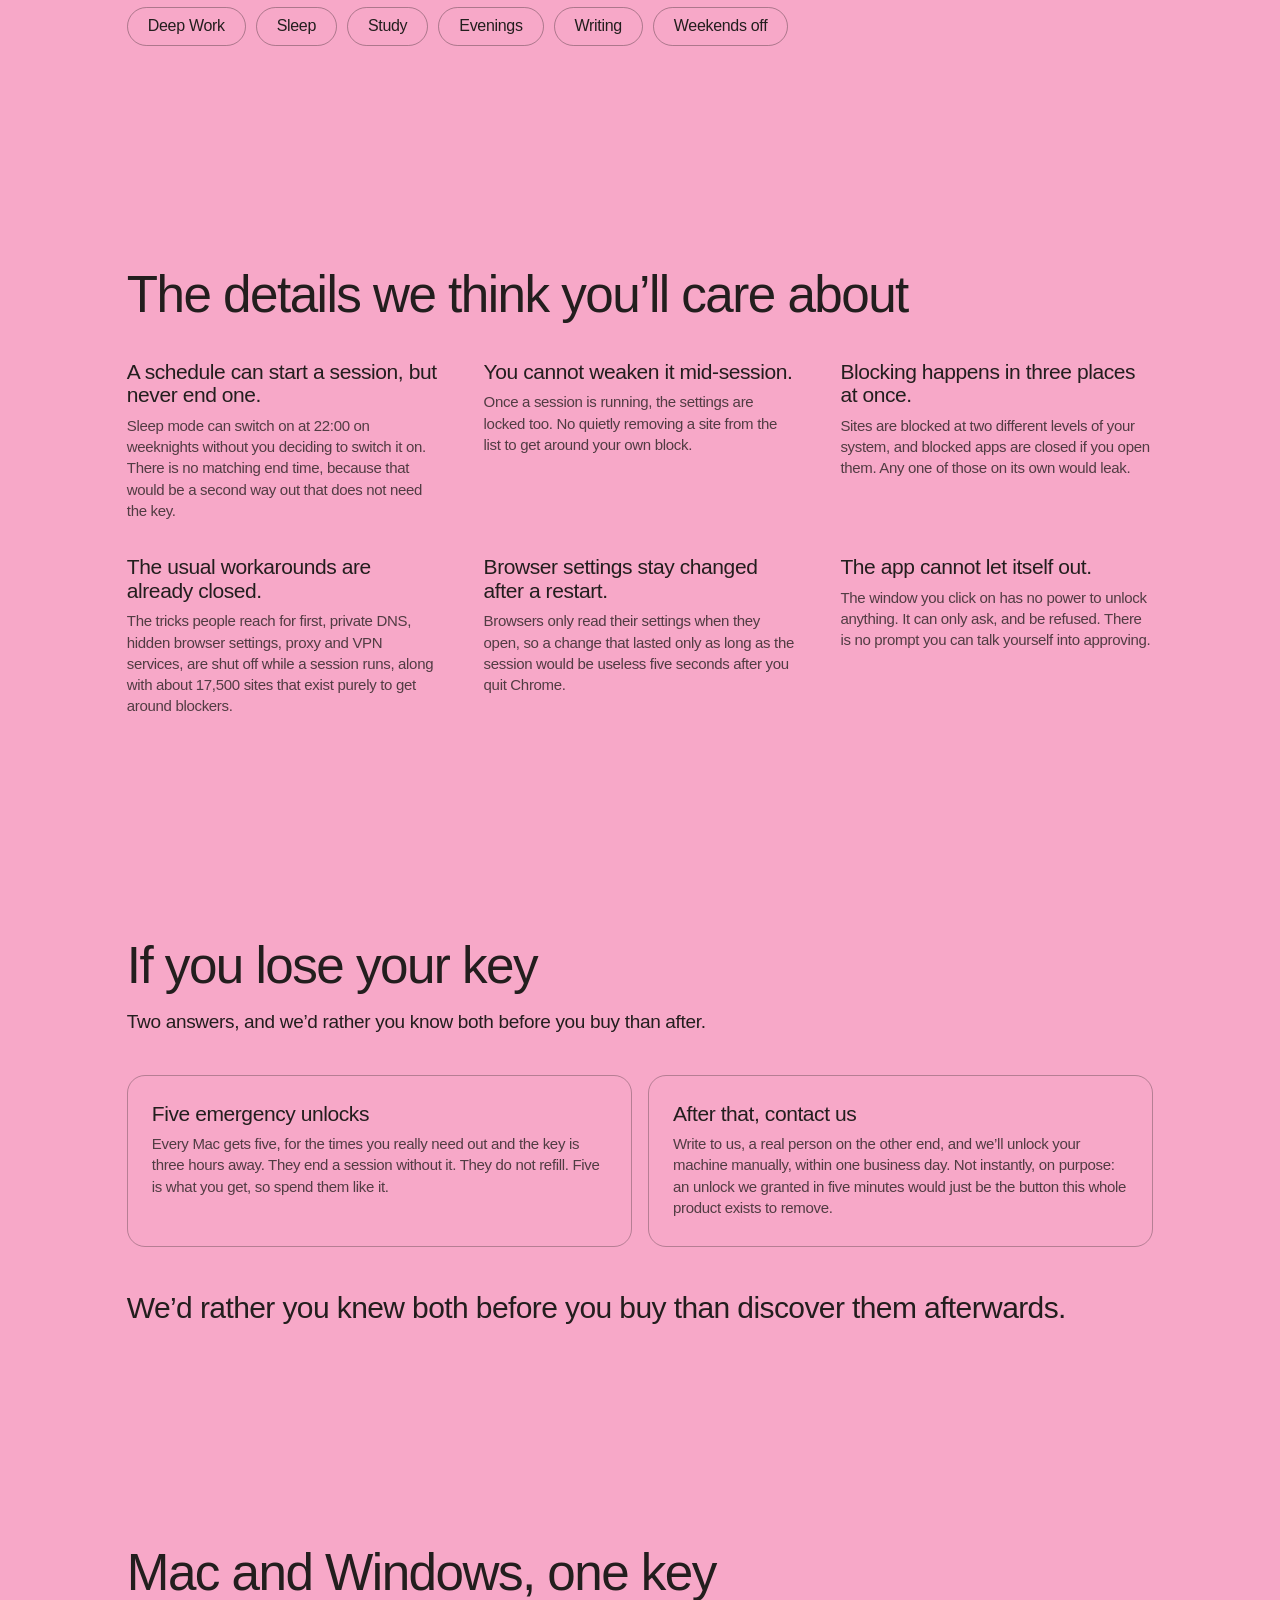
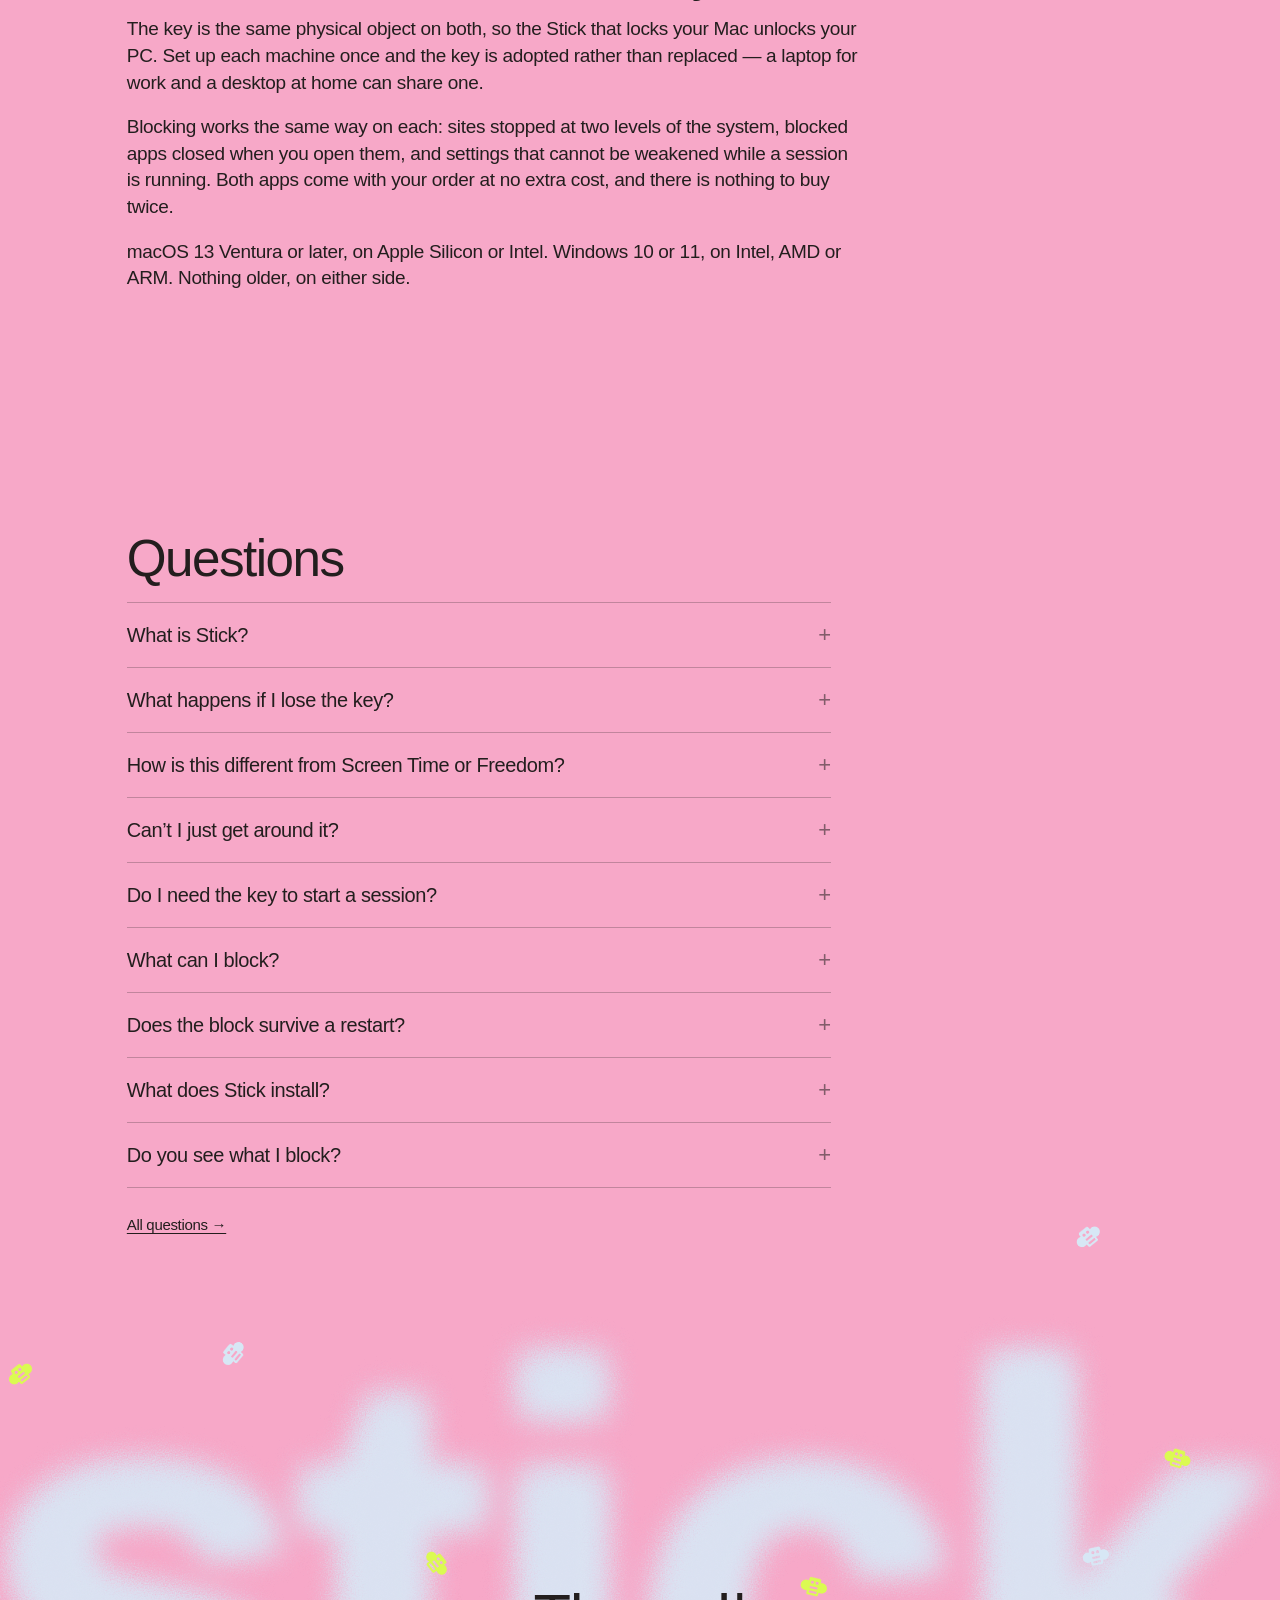
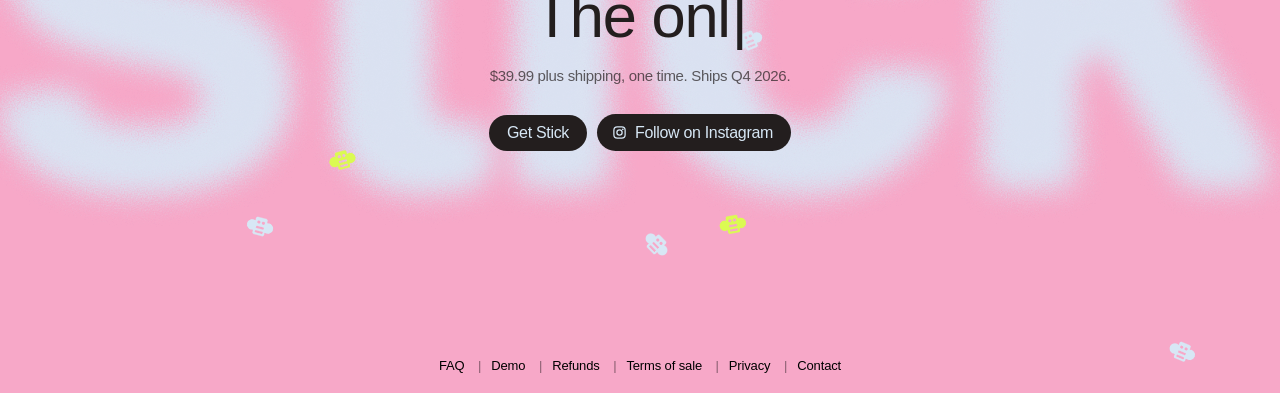
==== commit 802ecf4e: "The FAQ opens with what Stick is, then what happens if the key is lost Co-Authored-By: Claude Opus 5" ====
--- a/public/index.html
+++ b/public/index.html
@@ -293,6 +293,14 @@
       <h2 class="band-heading" data-reveal>Questions</h2>
       <div class="faq" data-reveal>
         <details>
+          <summary>What is Stick?</summary>
+          <p>Software for your Mac or Windows PC that blocks the apps and websites you find distracting, and a USB key that ends the block. While a session is running, the only way to unlock your computer and get those apps and websites back is to plug in the key.</p>
+        </details>
+        <details>
+          <summary>What happens if I lose the key?</summary>
+          <p>Five emergency unlocks per machine. It’s a lifetime allowance and they don’t refill. After that, write to us and we’ll unlock it manually.</p>
+        </details>
+        <details>
           <summary>How is this different from Screen Time or Freedom?</summary>
           <p>Their key lives on the machine you’re trying to get away from. Ours is an object you can put in another room. Some of those apps are legitimately hard to cancel mid-session, and we’re not claiming otherwise. We’re claiming distance beats difficulty.</p>
         </details>
@@ -311,10 +319,6 @@
         <details>
           <summary>Does the block survive a restart?</summary>
           <p>Yes. The blocking service runs at boot and is set to restart if it stops, the blocked-hosts region is restored within two seconds of any hand edit, and browser policy is written persistently rather than per-session. Restarting, logging out, quitting the app or killing the process all leave the block in place. What ends it is the key, or one of the five emergency unlocks.</p>
-        </details>
-        <details>
-          <summary>What happens if I lose the key?</summary>
-          <p>Five emergency unlocks per machine. It’s a lifetime allowance and they don’t refill. After that, write to us and we’ll unlock it manually.</p>
         </details>
         <details>
           <summary>What does Stick install?</summary>
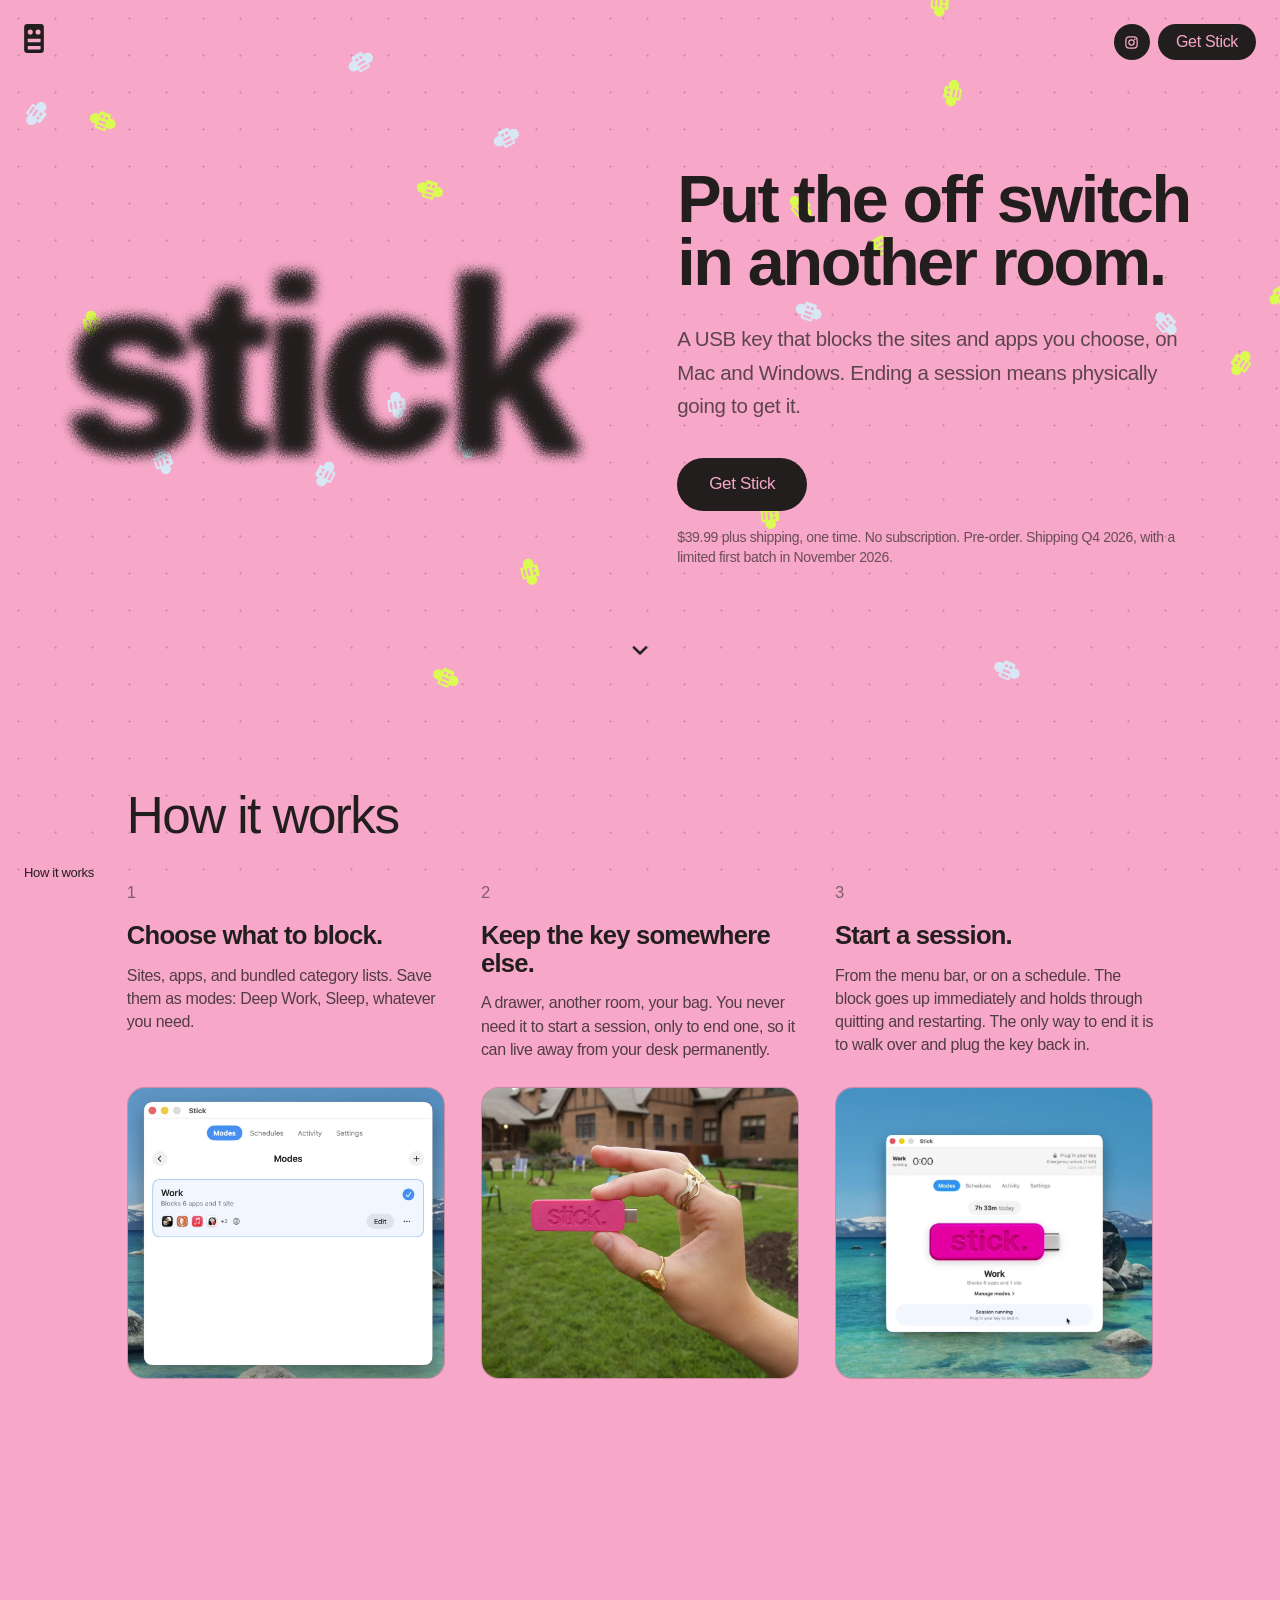
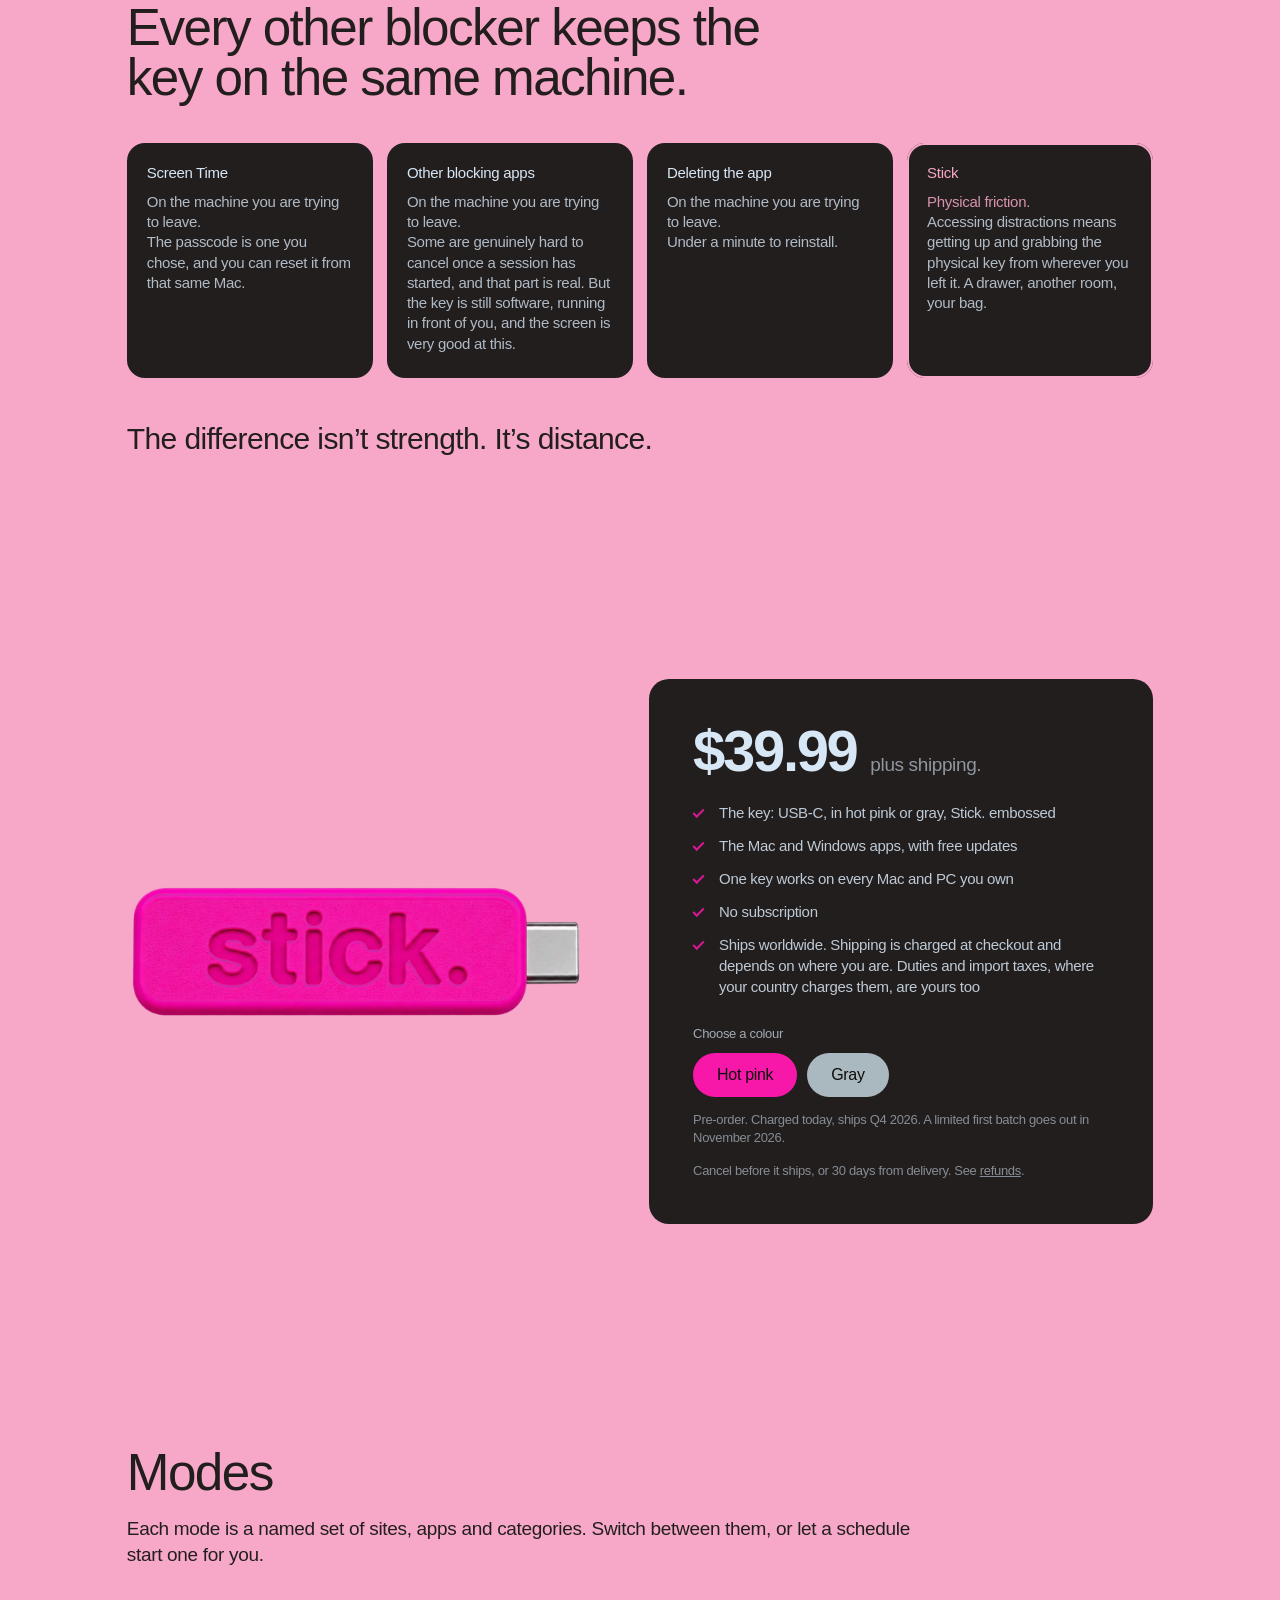
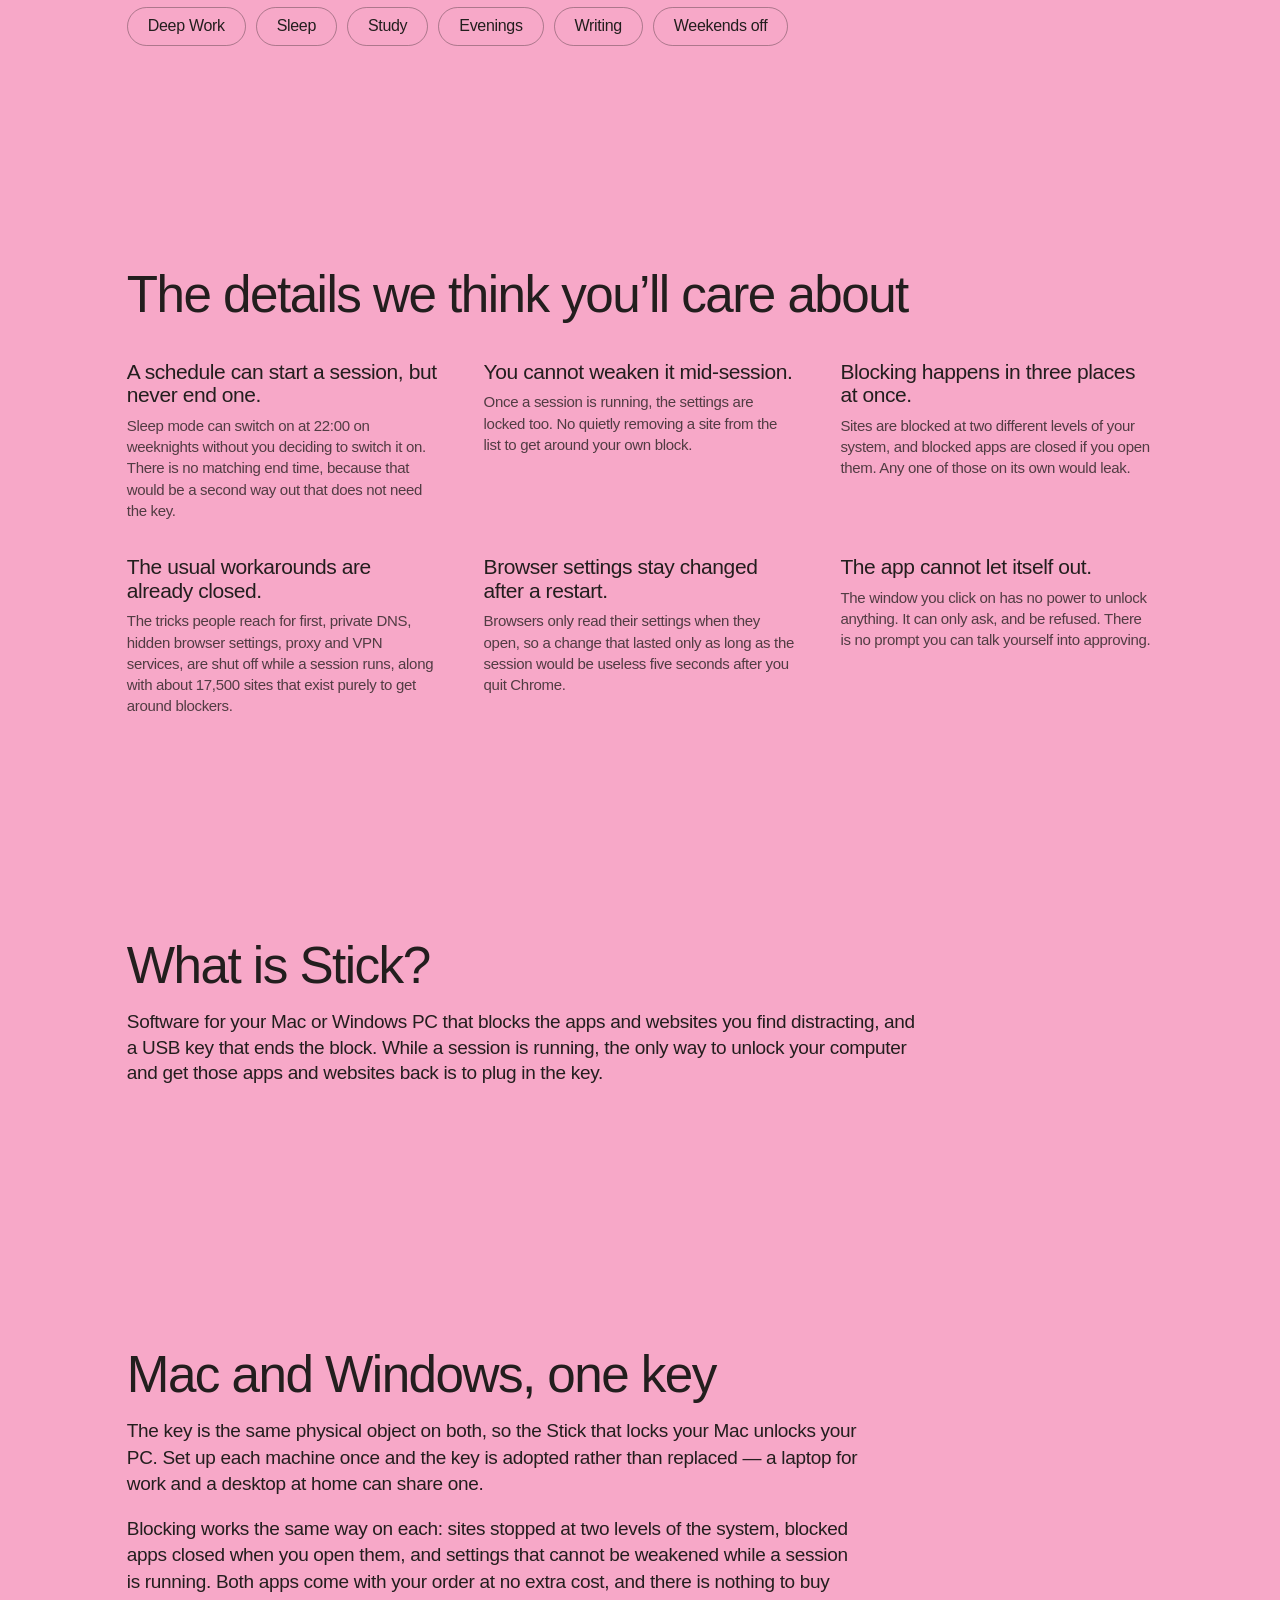
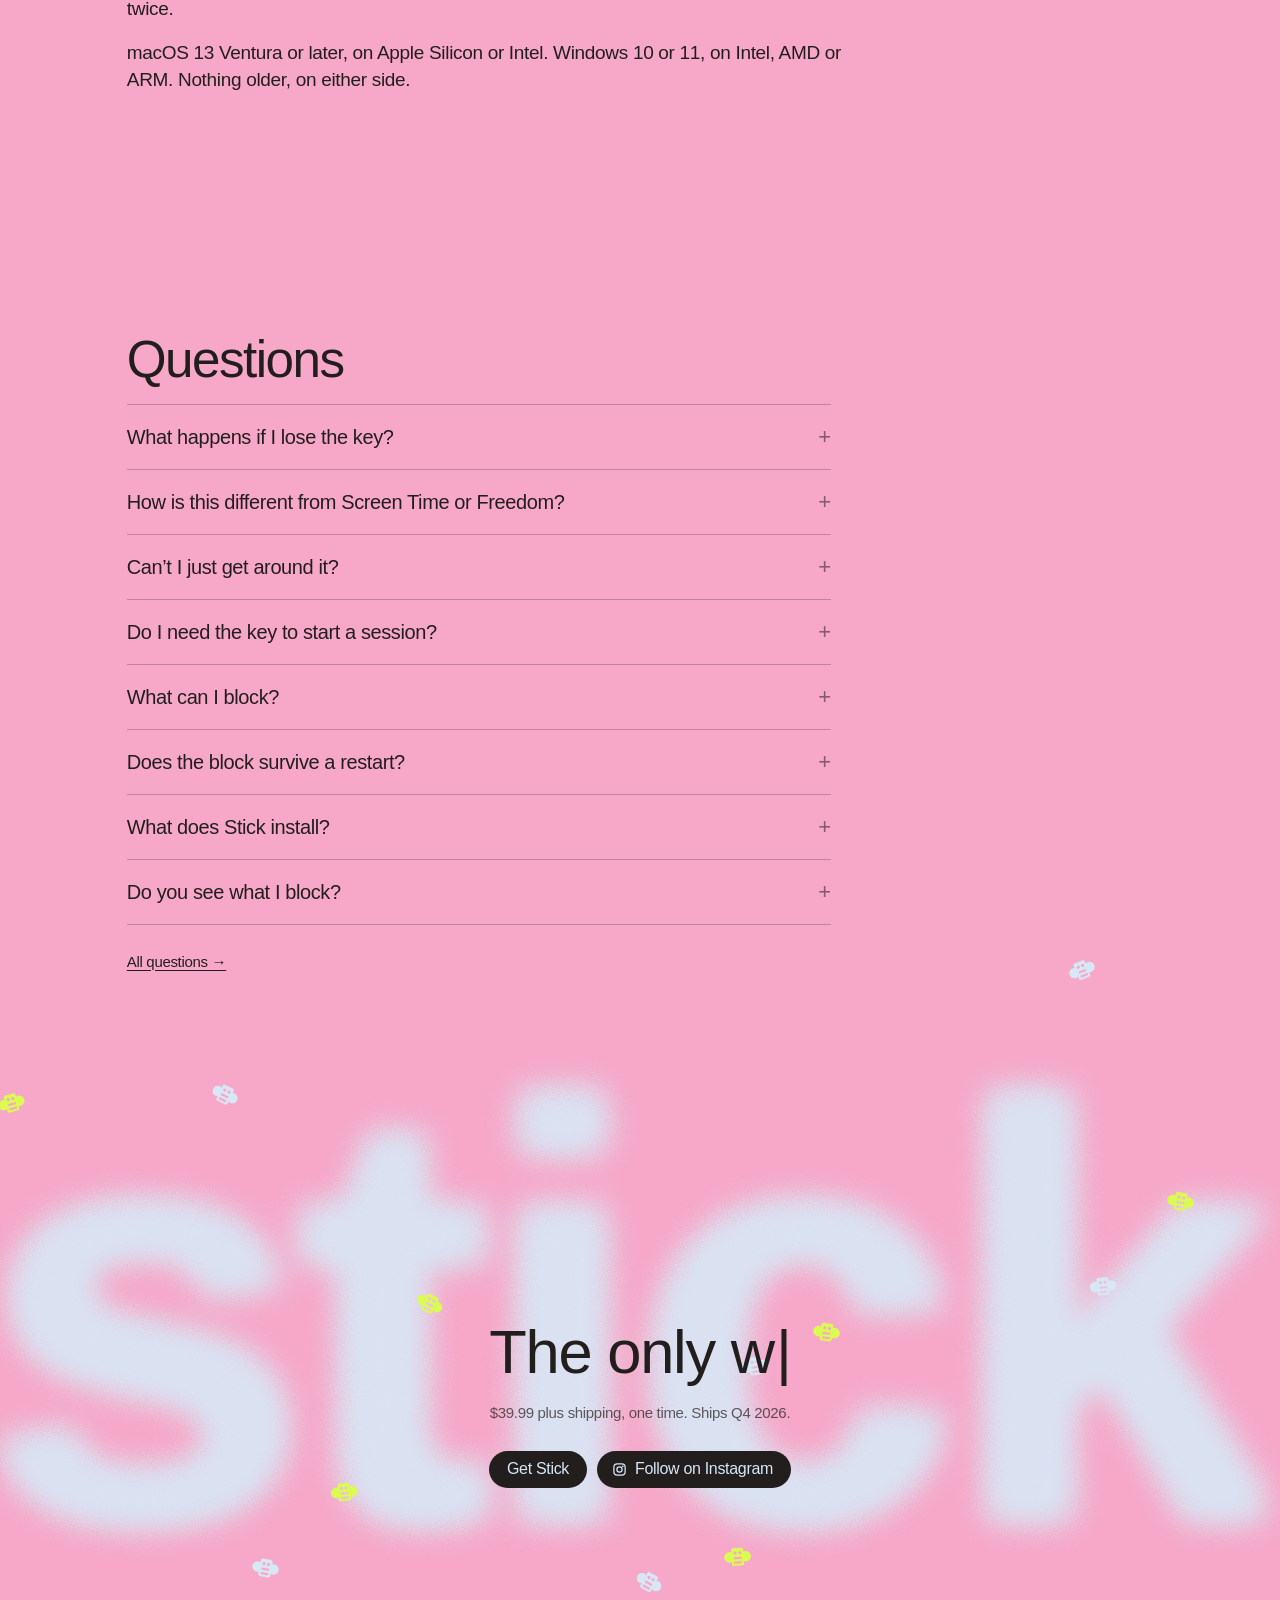
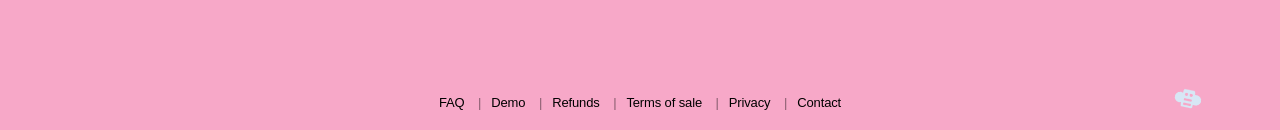
==== commit 9a9ee77a: "What is Stick takes the lost-key section's place; lost key stays in the FAQ The homepage section now" ====
--- a/public/index.html
+++ b/public/index.html
@@ -259,21 +259,10 @@
     </section>
 
 
-    <!-- LOST KEY -->
-    <section id="lost-key" data-bg-section="key" class="band key-section">
-      <h2 class="band-heading" data-reveal>If you lose your key</h2>
-      <p class="band-sub" data-reveal>Two answers, and we’d rather you know both before you buy than after.</p>
-      <div class="key-grid">
-        <div class="key-card" data-reveal>
-          <h3>Five emergency unlocks</h3>
-          <p>Every Mac gets five, for the times you really need out and the key is three hours away. They end a session without it. They do not refill. Five is what you get, so spend them like it.</p>
-        </div>
-        <div class="key-card" data-reveal>
-          <h3>After that, contact us</h3>
-          <p>Write to us, a real person on the other end, and we’ll unlock your machine manually, within one business day. Not instantly, on purpose: an unlock we granted in five minutes would just be the button this whole product exists to remove.</p>
-        </div>
-      </div>
-      <p class="band-kicker" data-reveal>We’d rather you knew both before you buy than discover them afterwards.</p>
+    <!-- WHAT IS STICK -->
+    <section id="what-is-stick" data-bg-section="key" class="band key-section">
+      <h2 class="band-heading" data-reveal>What is Stick?</h2>
+      <p class="band-sub" data-reveal>Software for your Mac or Windows PC that blocks the apps and websites you find distracting, and a USB key that ends the block. While a session is running, the only way to unlock your computer and get those apps and websites back is to plug in the key.</p>
     </section>
 
 
@@ -293,12 +282,8 @@
       <h2 class="band-heading" data-reveal>Questions</h2>
       <div class="faq" data-reveal>
         <details>
-          <summary>What is Stick?</summary>
-          <p>Software for your Mac or Windows PC that blocks the apps and websites you find distracting, and a USB key that ends the block. While a session is running, the only way to unlock your computer and get those apps and websites back is to plug in the key.</p>
-        </details>
-        <details>
           <summary>What happens if I lose the key?</summary>
-          <p>Five emergency unlocks per machine. It’s a lifetime allowance and they don’t refill. After that, write to us and we’ll unlock it manually.</p>
+          <p>Five emergency unlocks per machine. It’s a lifetime allowance and they don’t refill. After that, write to us and we’ll unlock it manually, within one business day. Not instantly, on purpose: an unlock we granted in five minutes would just be the button this whole product exists to remove.</p>
         </details>
         <details>
           <summary>How is this different from Screen Time or Freedom?</summary>
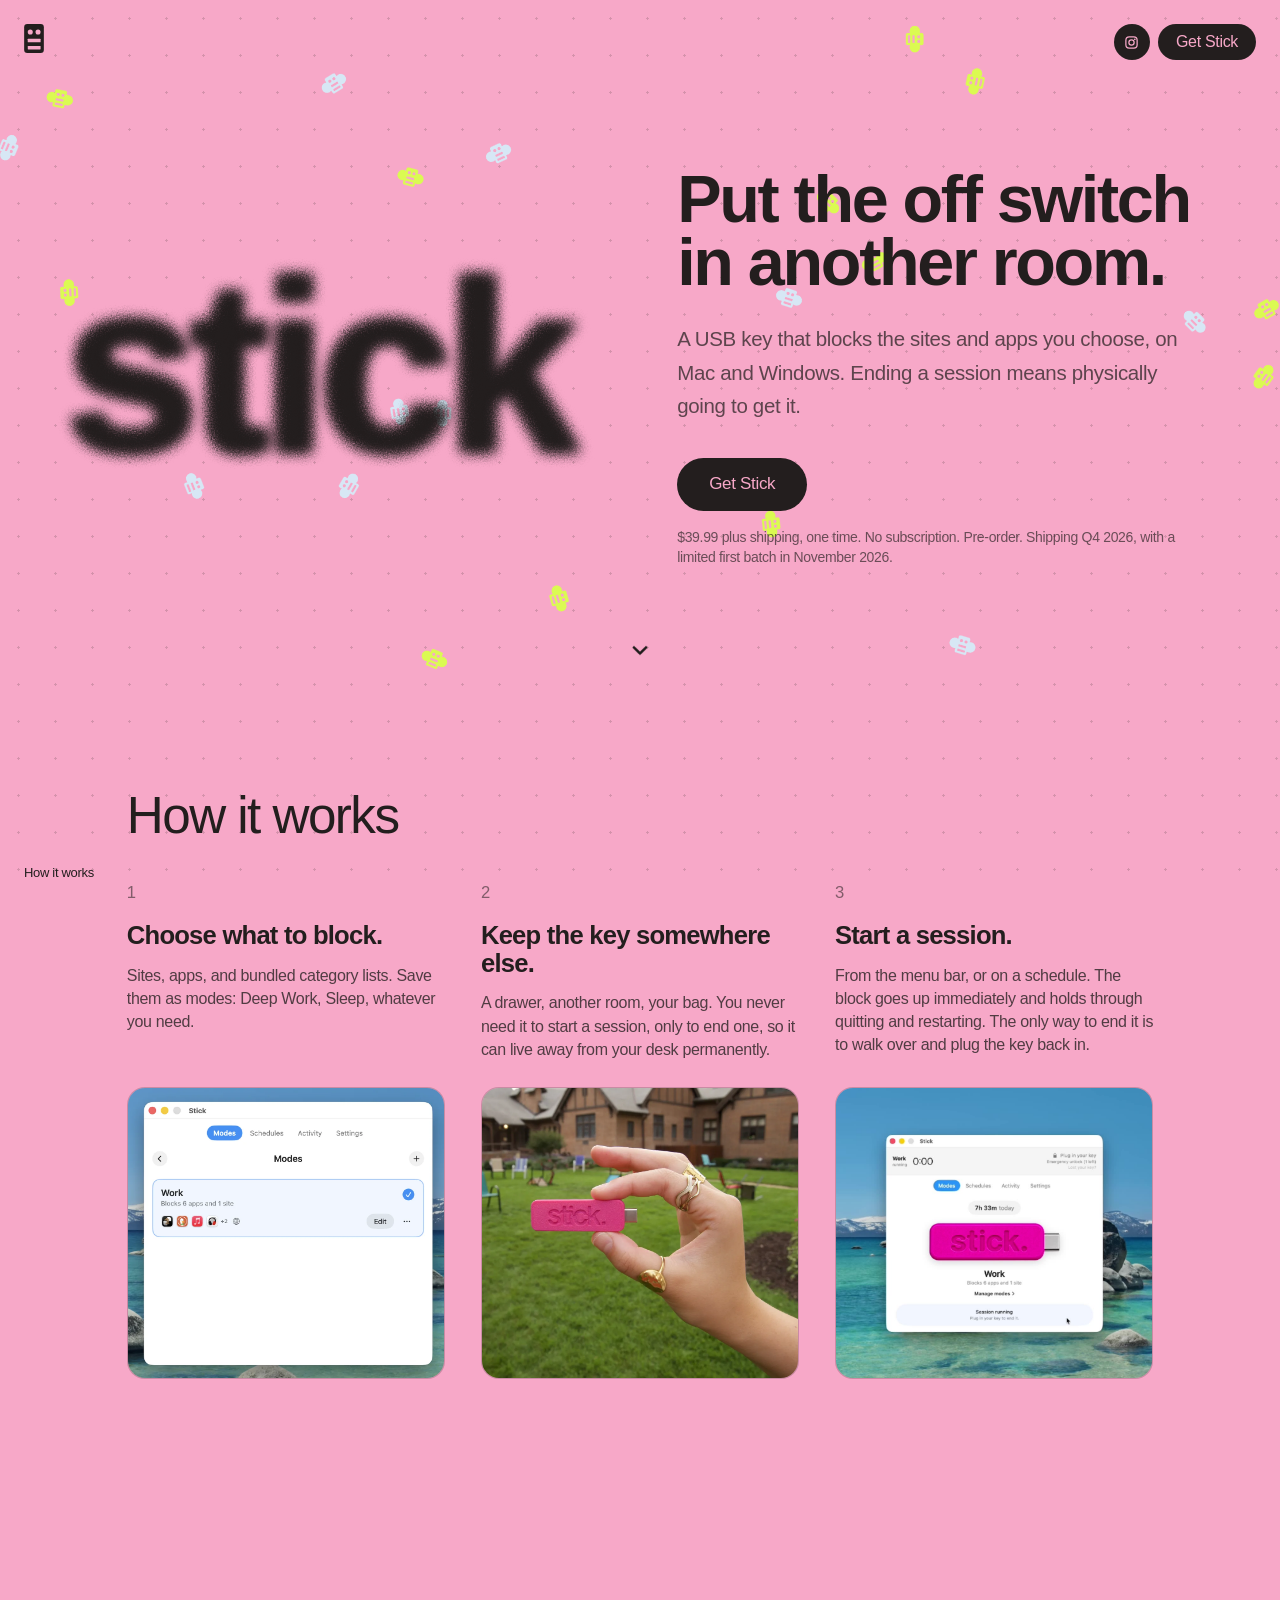
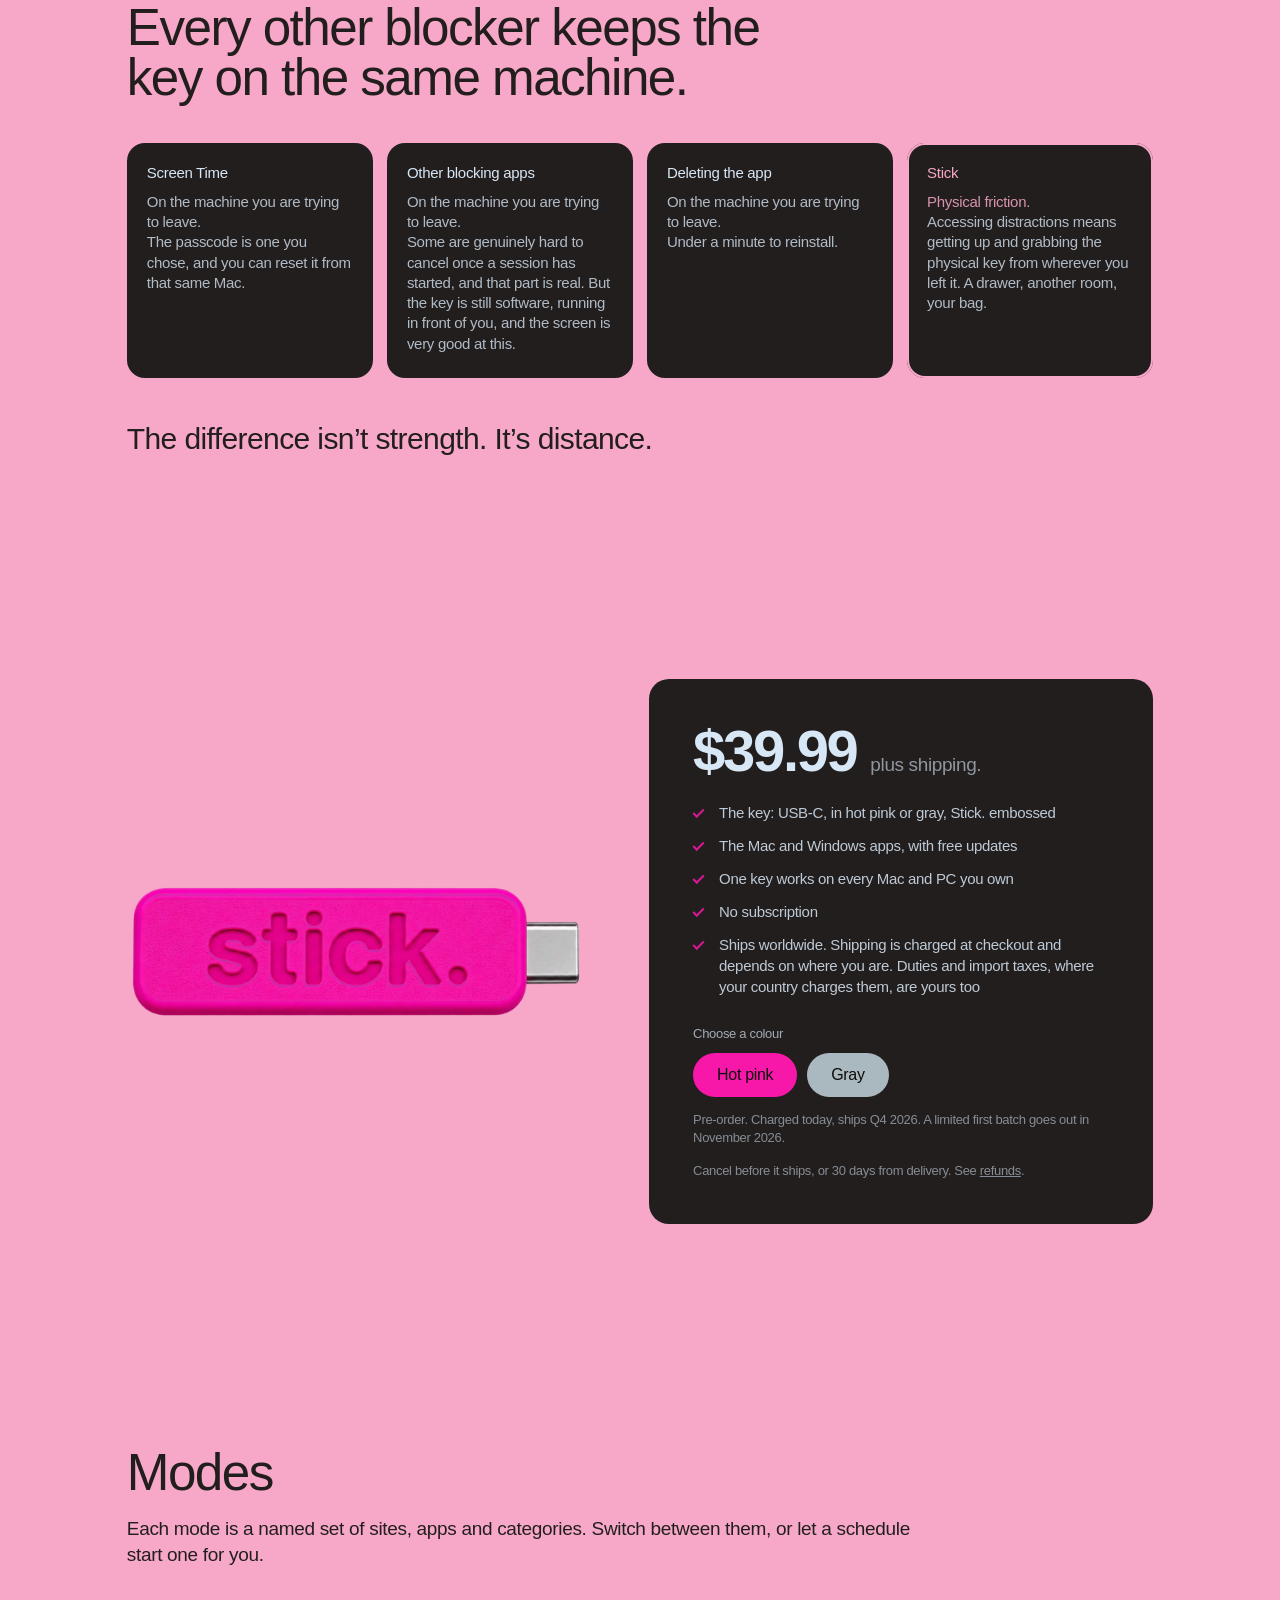
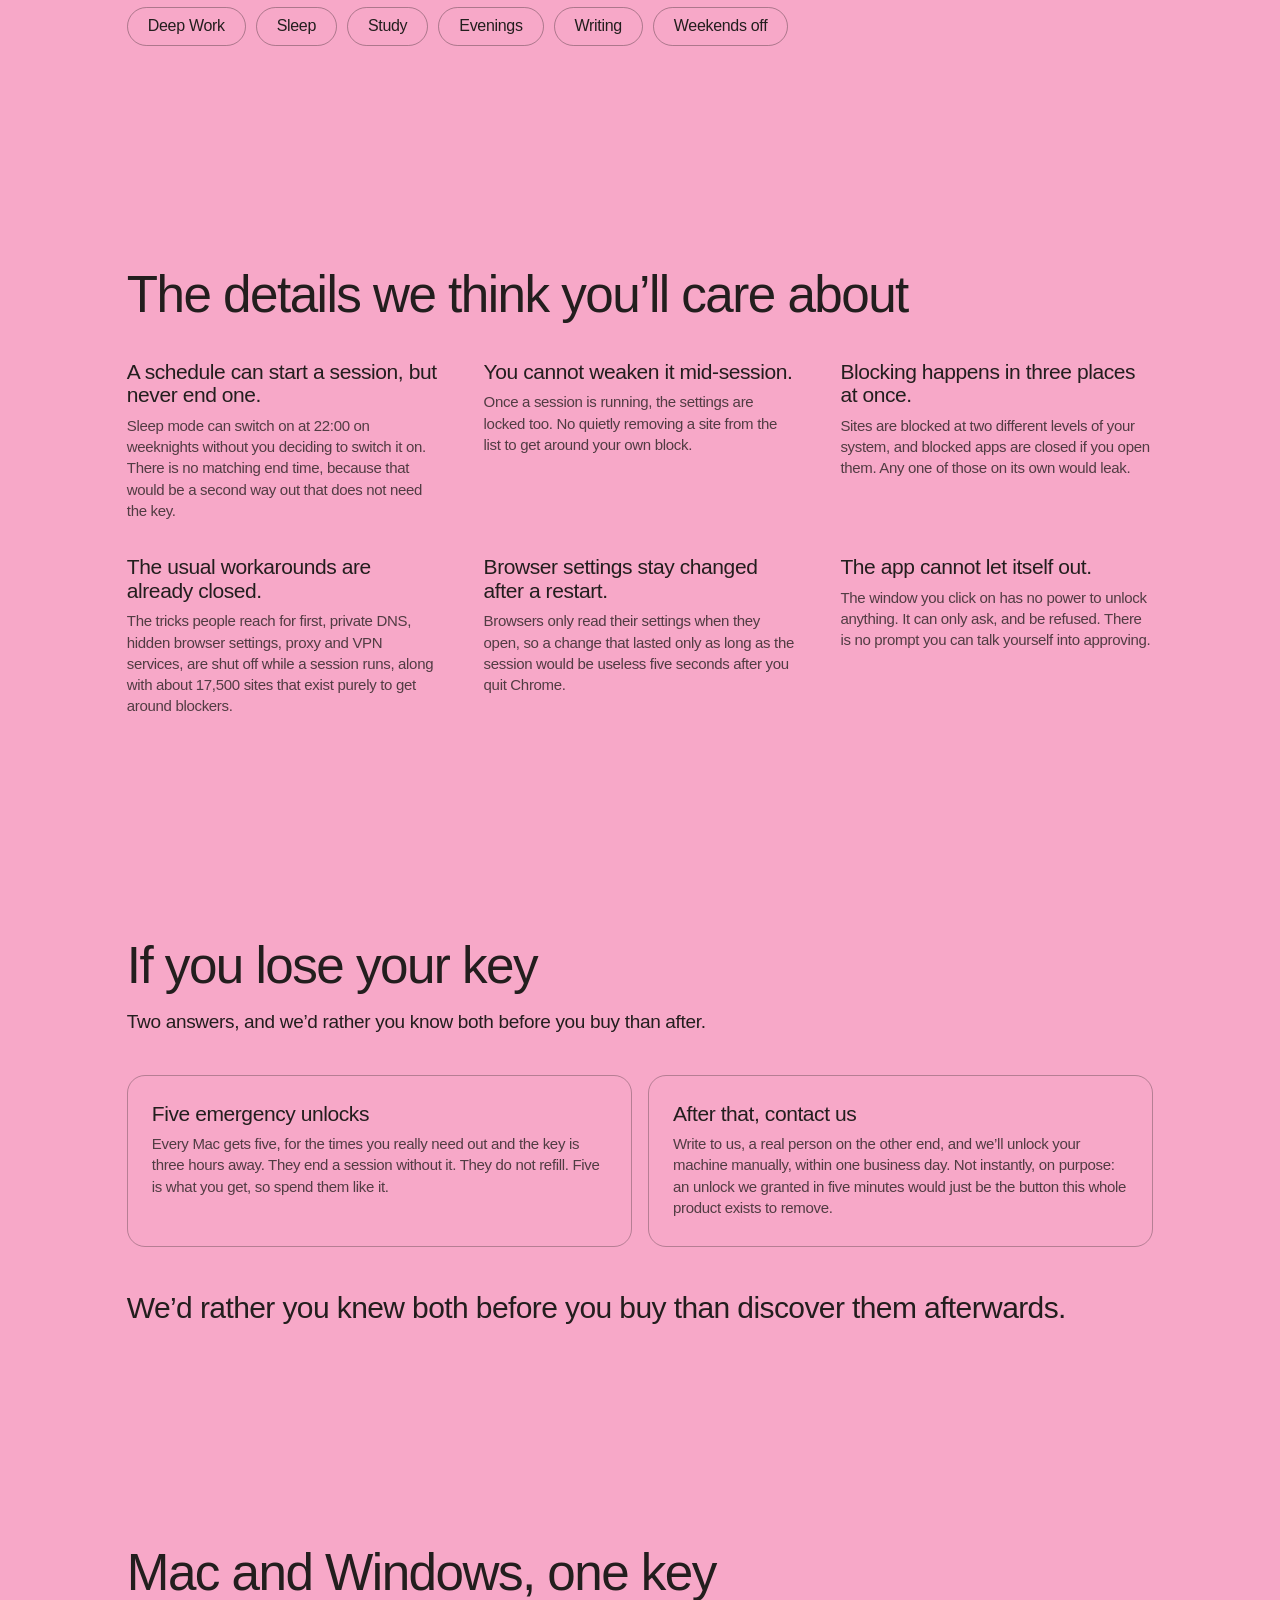
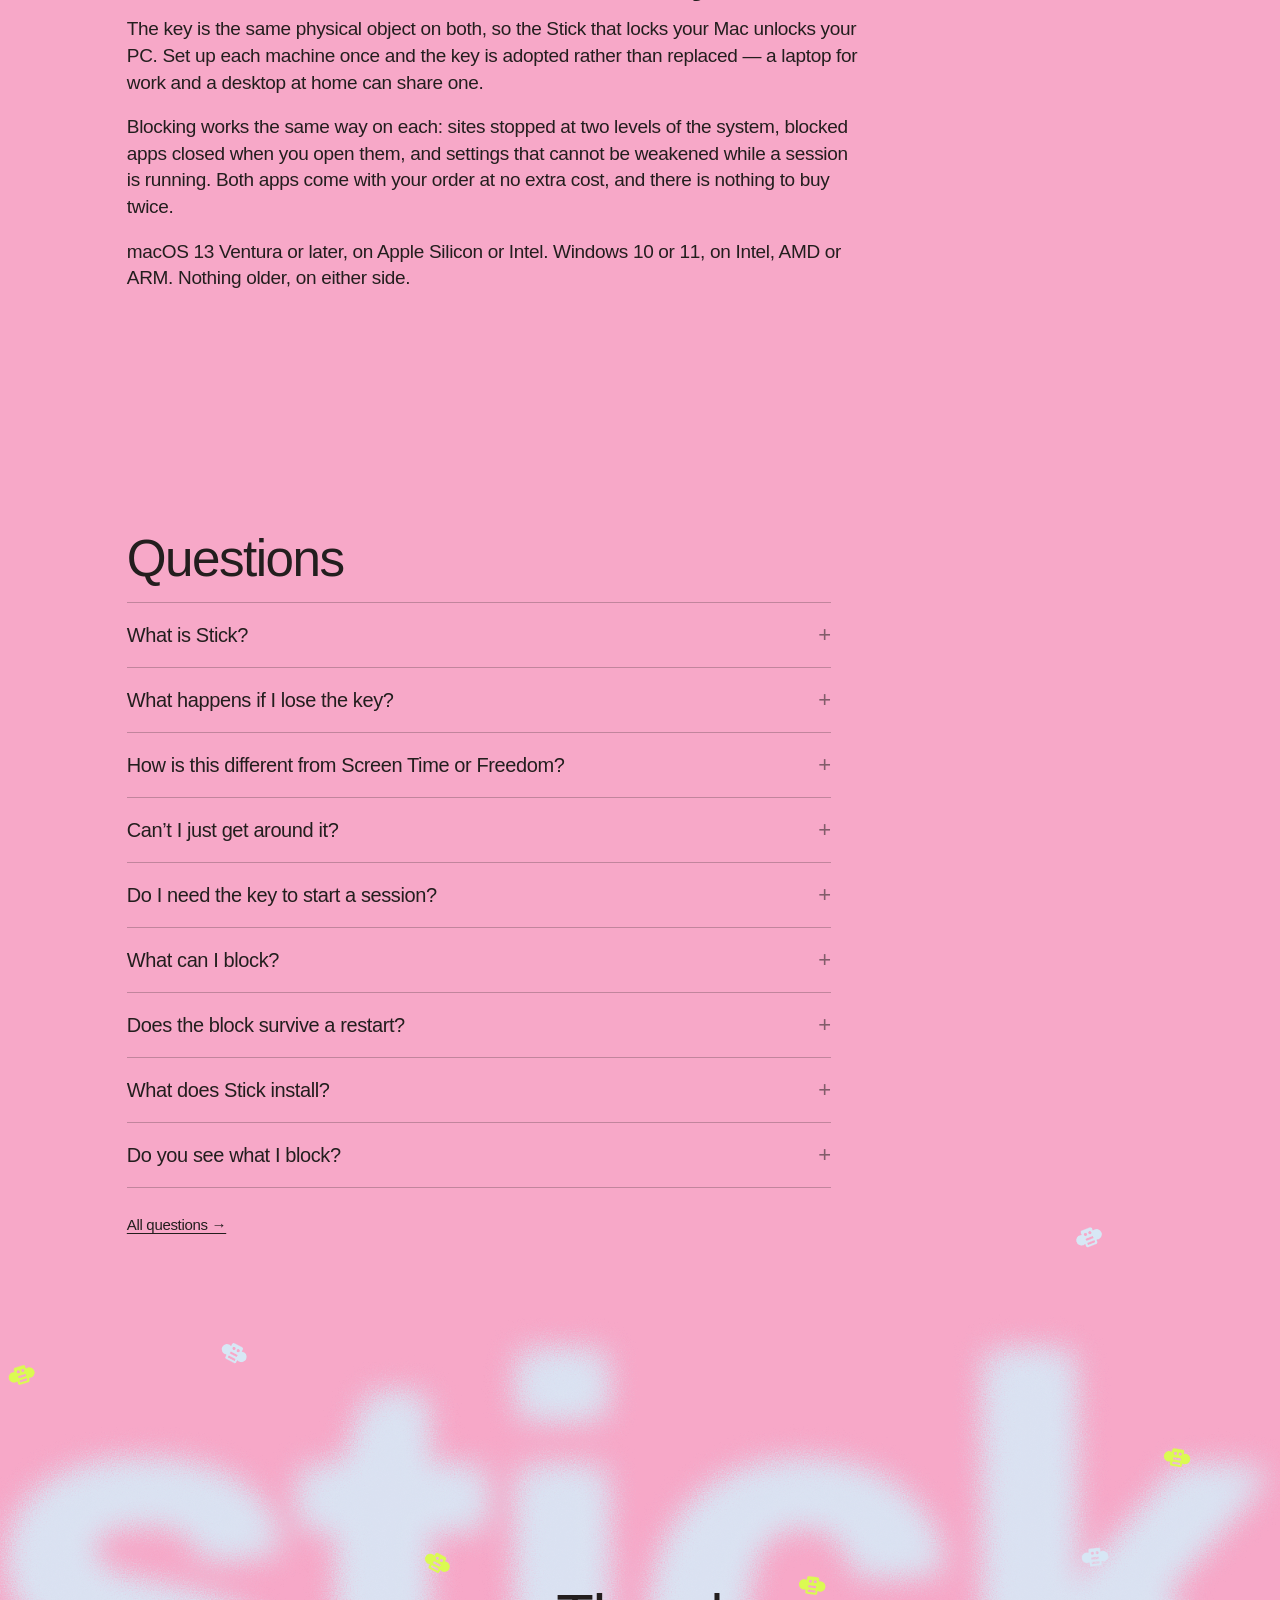
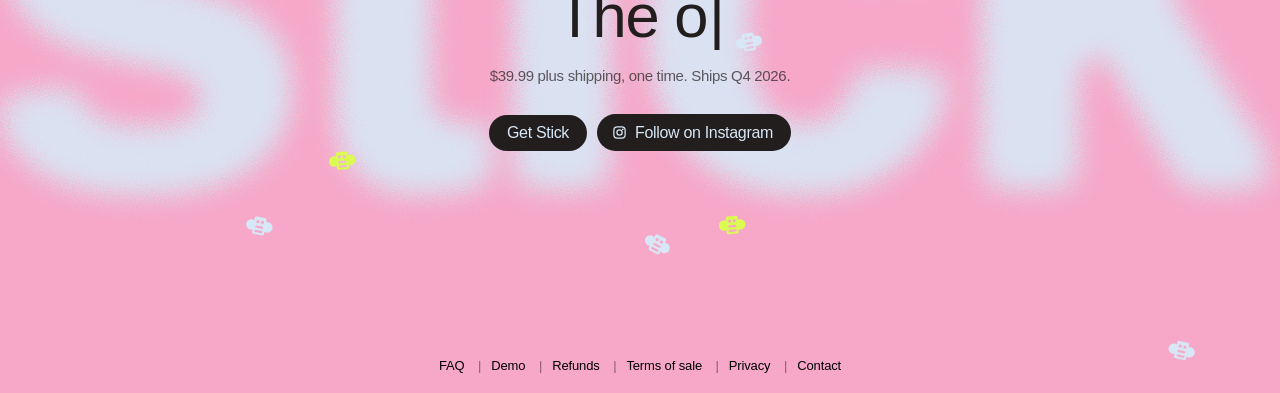
==== commit a548e1c3: "Revert "What is Stick takes the lost-key section's place; lost key stays in the FAQ" This reverts co" ====
--- a/public/index.html
+++ b/public/index.html
@@ -259,10 +259,21 @@
     </section>
 
 
-    <!-- WHAT IS STICK -->
-    <section id="what-is-stick" data-bg-section="key" class="band key-section">
-      <h2 class="band-heading" data-reveal>What is Stick?</h2>
-      <p class="band-sub" data-reveal>Software for your Mac or Windows PC that blocks the apps and websites you find distracting, and a USB key that ends the block. While a session is running, the only way to unlock your computer and get those apps and websites back is to plug in the key.</p>
+    <!-- LOST KEY -->
+    <section id="lost-key" data-bg-section="key" class="band key-section">
+      <h2 class="band-heading" data-reveal>If you lose your key</h2>
+      <p class="band-sub" data-reveal>Two answers, and we’d rather you know both before you buy than after.</p>
+      <div class="key-grid">
+        <div class="key-card" data-reveal>
+          <h3>Five emergency unlocks</h3>
+          <p>Every Mac gets five, for the times you really need out and the key is three hours away. They end a session without it. They do not refill. Five is what you get, so spend them like it.</p>
+        </div>
+        <div class="key-card" data-reveal>
+          <h3>After that, contact us</h3>
+          <p>Write to us, a real person on the other end, and we’ll unlock your machine manually, within one business day. Not instantly, on purpose: an unlock we granted in five minutes would just be the button this whole product exists to remove.</p>
+        </div>
+      </div>
+      <p class="band-kicker" data-reveal>We’d rather you knew both before you buy than discover them afterwards.</p>
     </section>
 
 
@@ -282,8 +293,12 @@
       <h2 class="band-heading" data-reveal>Questions</h2>
       <div class="faq" data-reveal>
         <details>
+          <summary>What is Stick?</summary>
+          <p>Software for your Mac or Windows PC that blocks the apps and websites you find distracting, and a USB key that ends the block. While a session is running, the only way to unlock your computer and get those apps and websites back is to plug in the key.</p>
+        </details>
+        <details>
           <summary>What happens if I lose the key?</summary>
-          <p>Five emergency unlocks per machine. It’s a lifetime allowance and they don’t refill. After that, write to us and we’ll unlock it manually, within one business day. Not instantly, on purpose: an unlock we granted in five minutes would just be the button this whole product exists to remove.</p>
+          <p>Five emergency unlocks per machine. It’s a lifetime allowance and they don’t refill. After that, write to us and we’ll unlock it manually.</p>
         </details>
         <details>
           <summary>How is this different from Screen Time or Freedom?</summary>
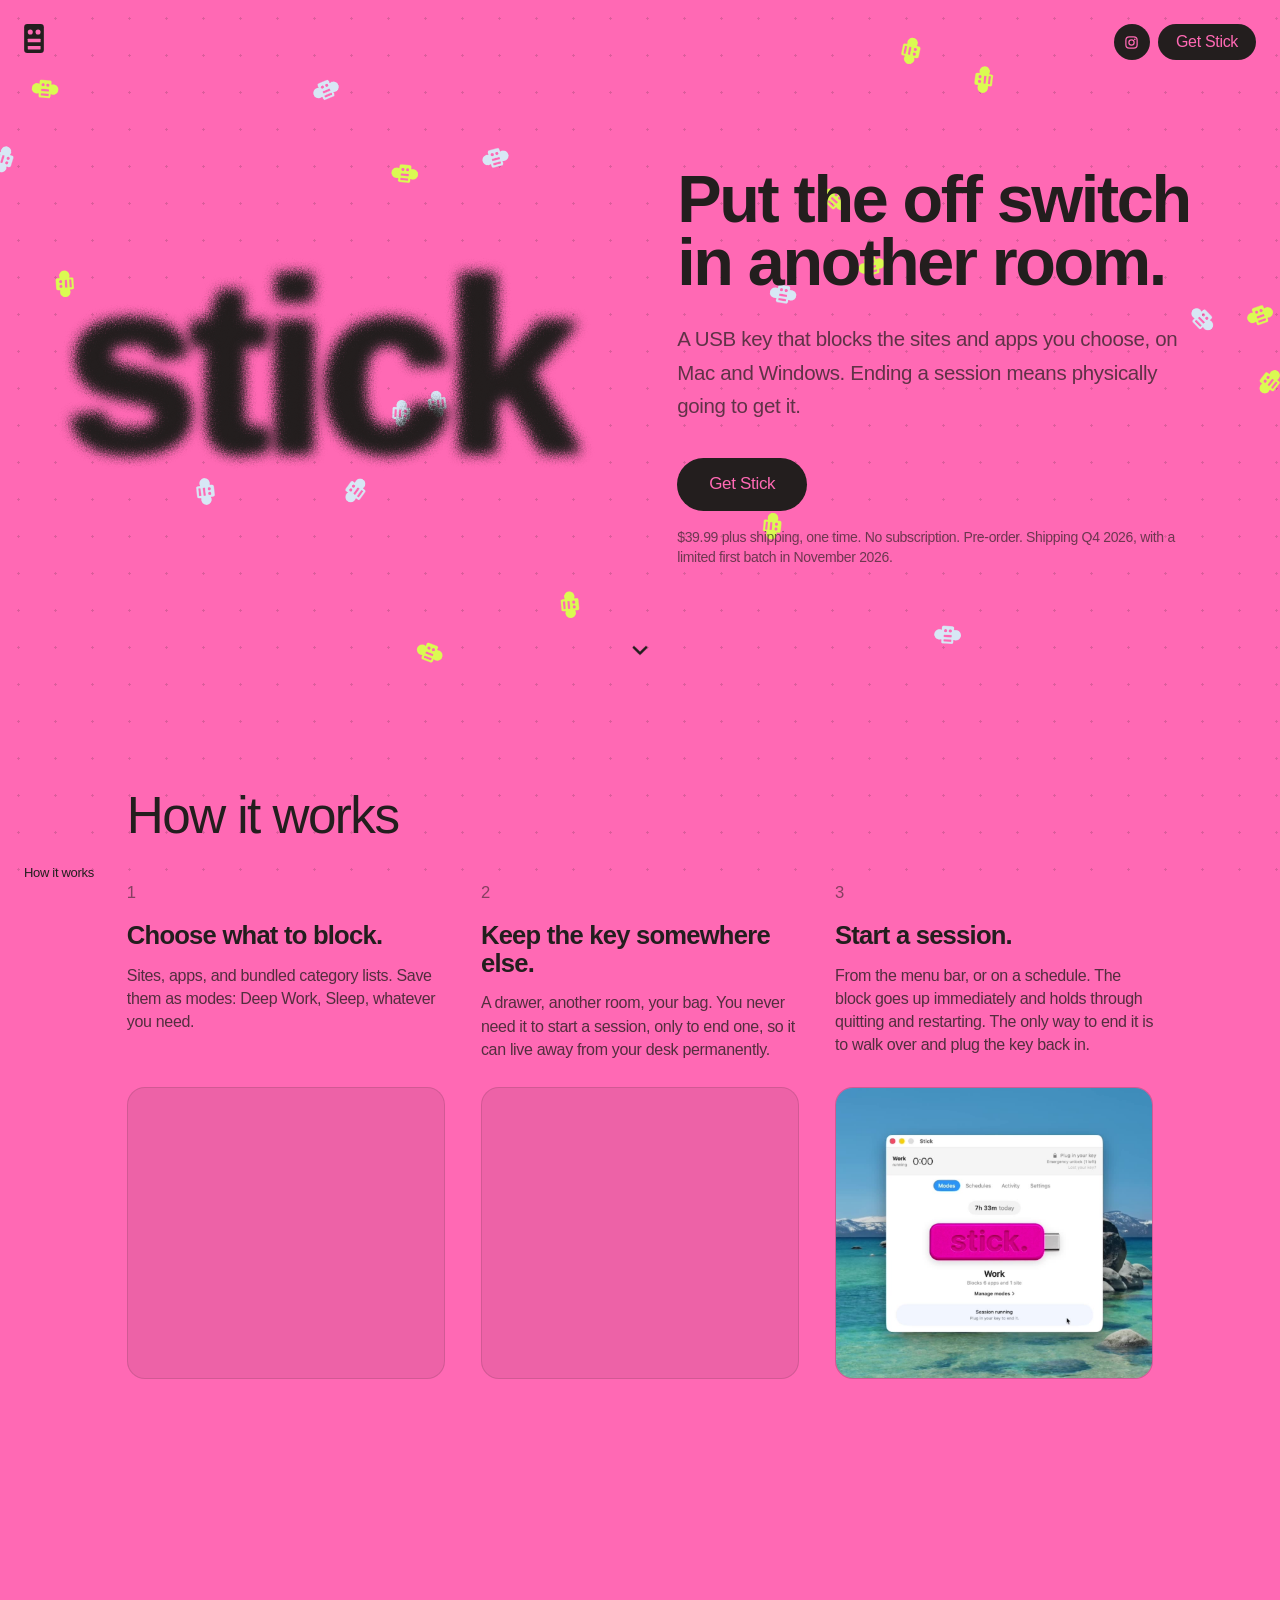
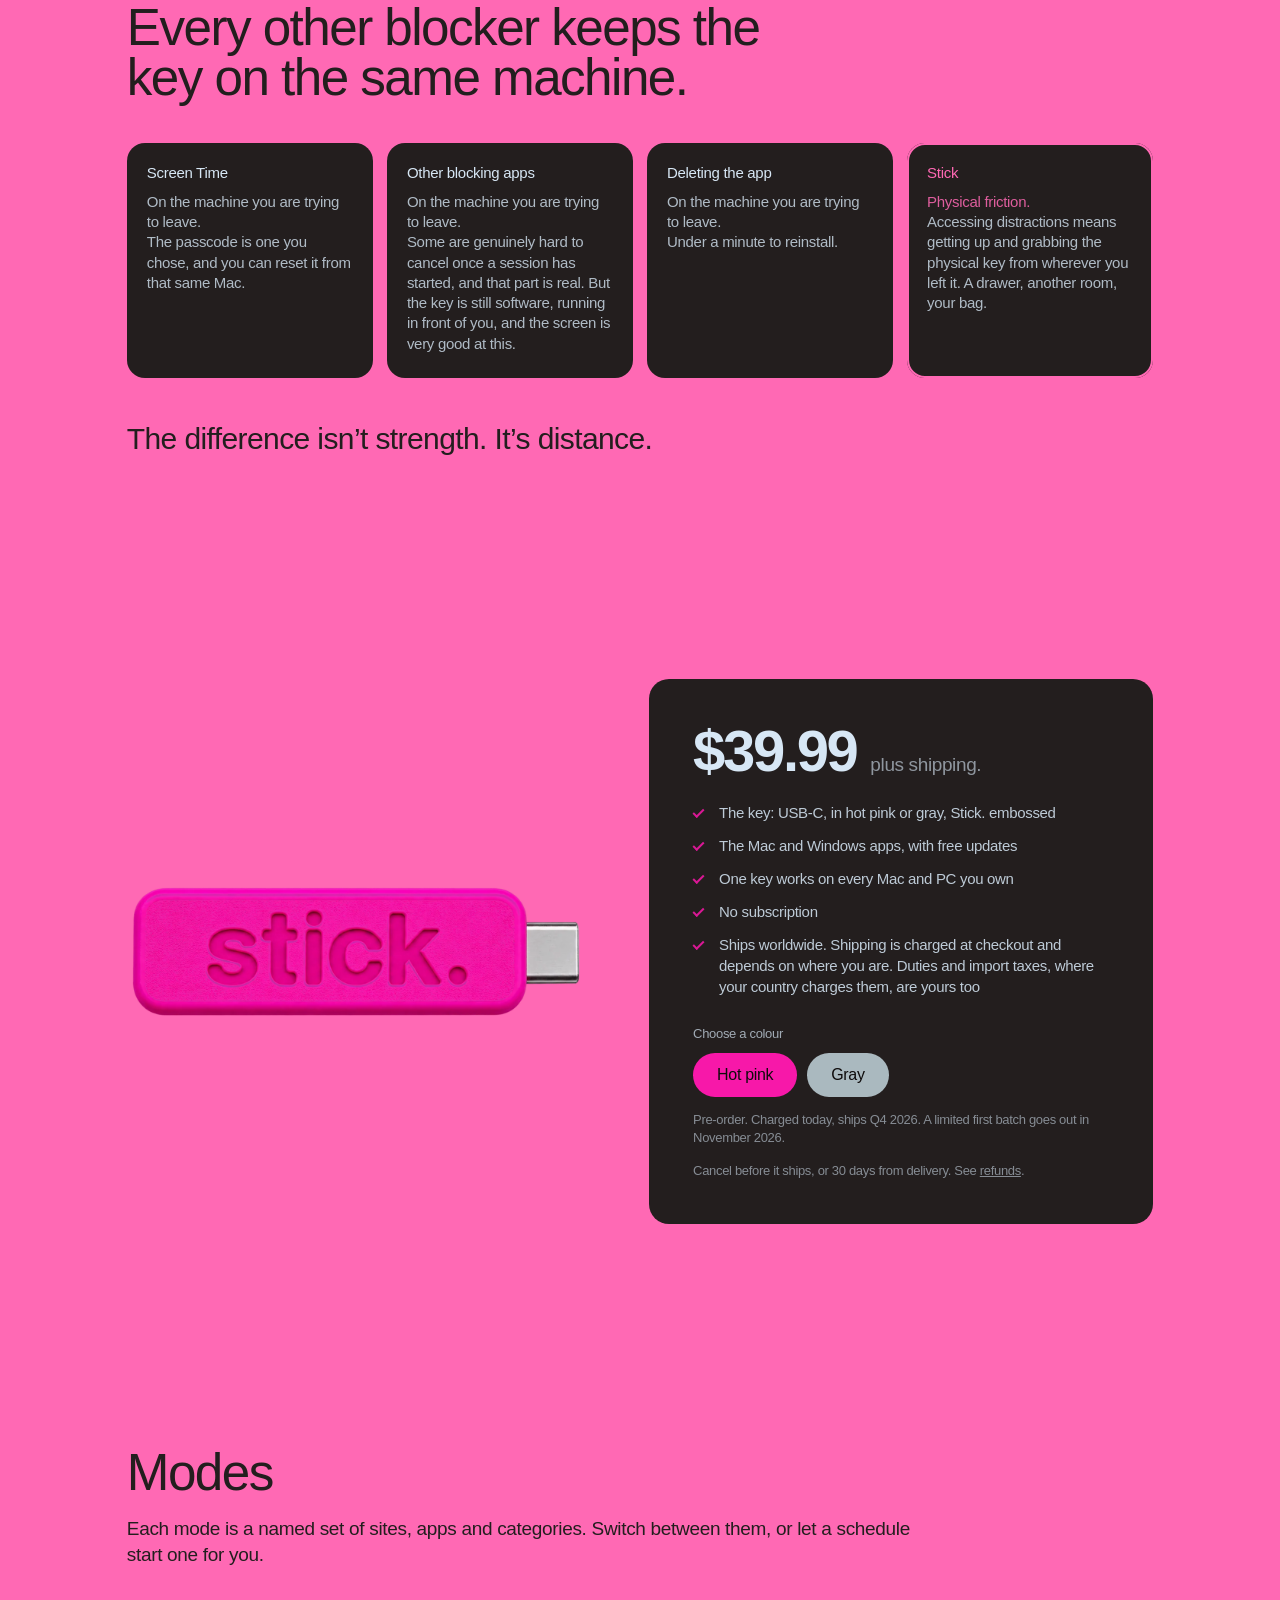
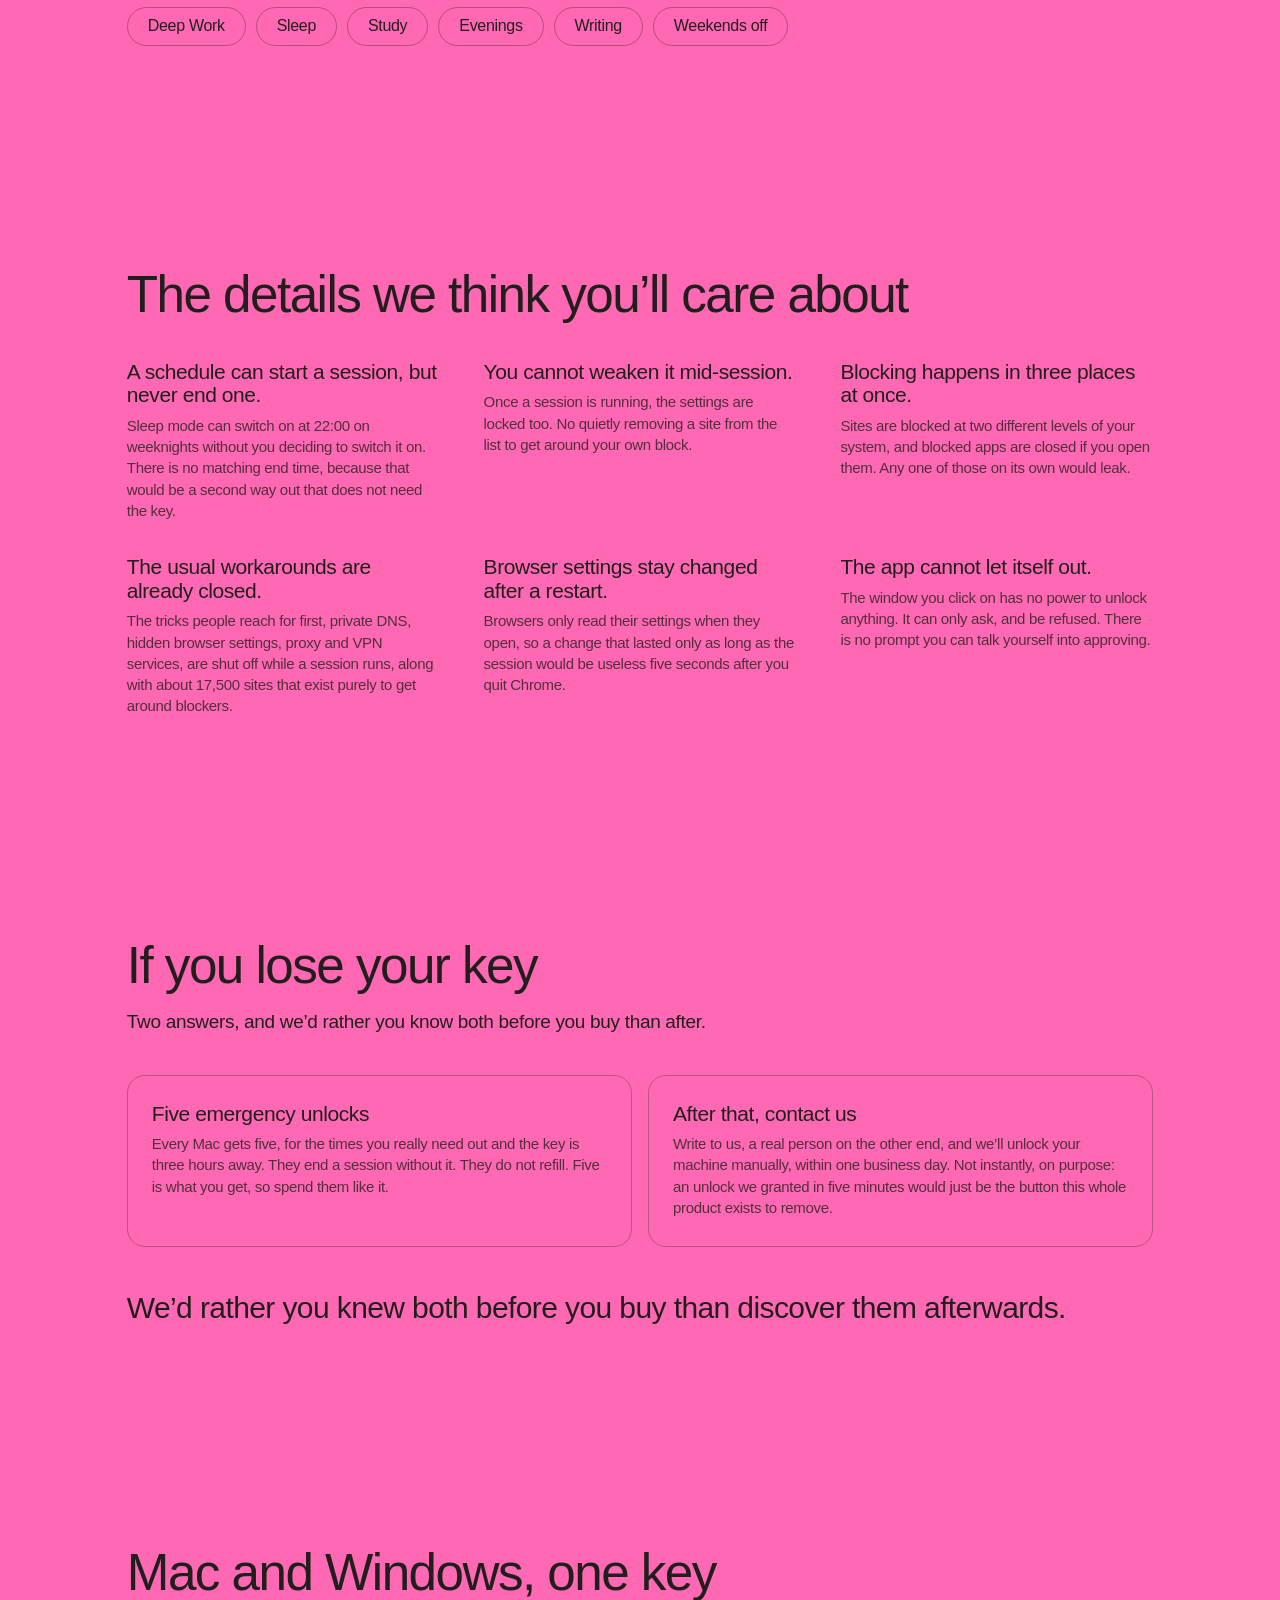
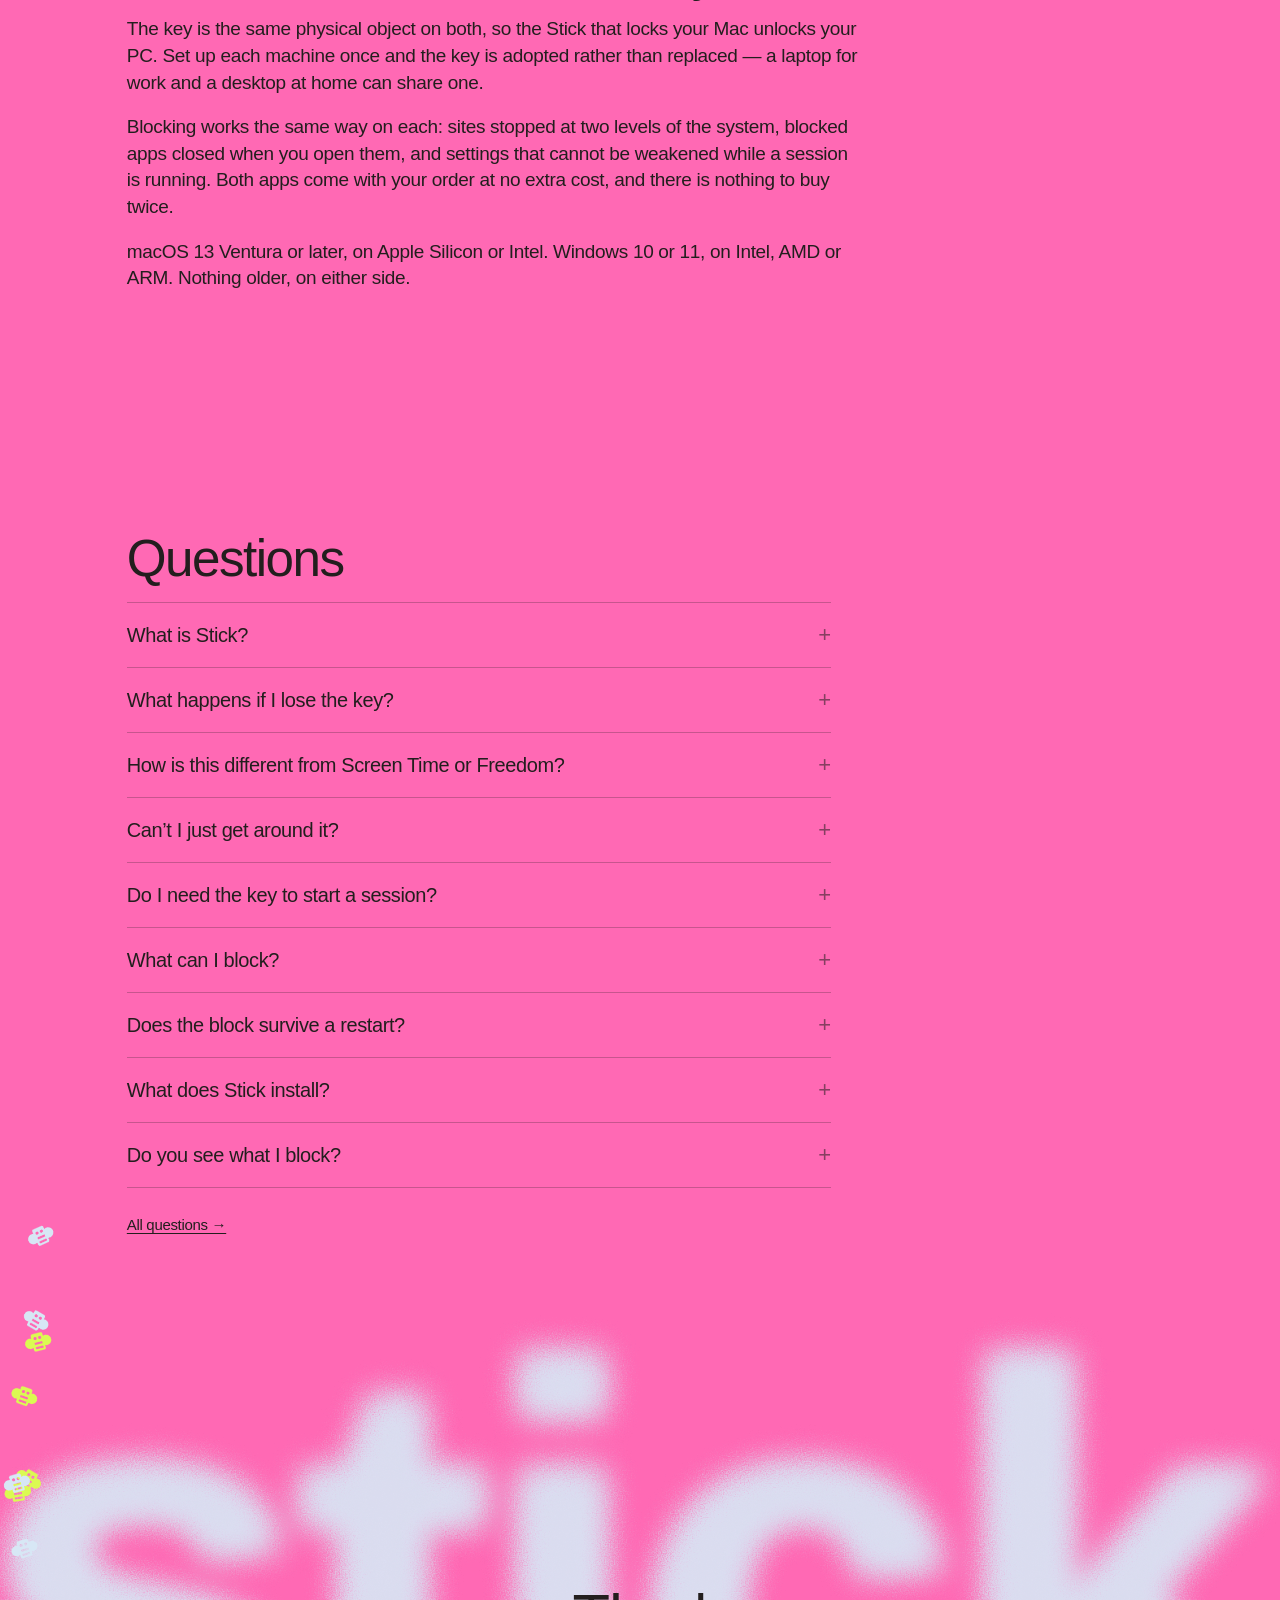
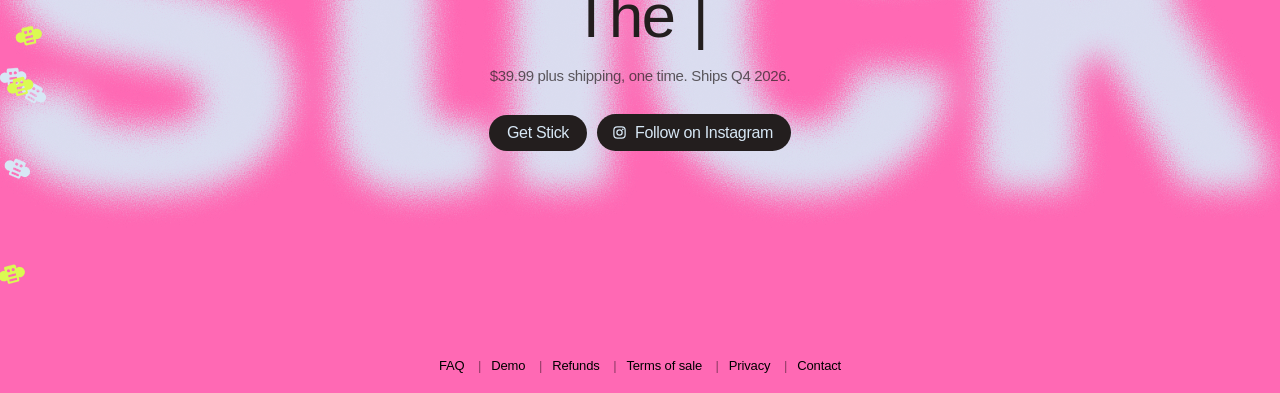
==== commit 383ec874: "The pink is hot pink #ff69b4 in place of the pastel #f7a8c8: the background, the colour the scroll f" ====
--- a/public/index.html
+++ b/public/index.html
@@ -1,17 +1,17 @@
 <!DOCTYPE html>
-<html lang="en" data-site="stick" style="--bg-top: rgb(247, 168, 200);">
+<html lang="en" data-site="stick" style="--bg-top: rgb(255, 105, 180);">
 <head>
   <meta charset="UTF-8">
   <meta name="viewport" content="width=device-width, initial-scale=1.0">
   <title>Stick | Put the off switch in another room</title>
   <link rel="icon" href="/favicon.svg" type="image/svg+xml">
   <meta name="description" content="Stick is a USB key that blocks the sites and apps you choose, on Mac and Windows. Ending a session means physically going to get it.">
-  <meta name="theme-color" content="#f7a8c8">
+  <meta name="theme-color" content="#ff69b4">
   <meta property="og:title" content="Stick | Put the off switch in another room">
   <meta property="og:description" content="Stick is a USB key that blocks the sites and apps you choose, on Mac and Windows. Ending a session means physically going to get it.">
   <meta property="og:type" content="website">
   <meta name="twitter:card" content="summary_large_image">
-  <link rel="stylesheet" href="assets/styles.css?v=ea9d69bd">
+  <link rel="stylesheet" href="assets/styles.css?v=8f772442">
   <script>document.documentElement.classList.add("js")</script>
 </head>
 <body>
@@ -413,6 +413,6 @@
     </div>
   </main>
 
-  <script src="assets/app.js?v=756ccf51"></script>
+  <script src="assets/app.js?v=de0b7c3c"></script>
 </body>
 </html>
--- a/public/assets/styles.css
+++ b/public/assets/styles.css
@@ -5,7 +5,7 @@
 :root {
   --buzz-ink: #231e1e;
   --buzz-yellow: #d7d72e;
-  --buzz-pink: #f7a8c8;
+  --buzz-pink: #ff69b4;
   --stick-key: #f718a9; /* sampled from the lit face of the key photo */
   --stick-shell: #aab9bf; /* the gray key, from the Shopify product image */
   /* Standard cursor shapes in solid deep blue. The keyword after each is
